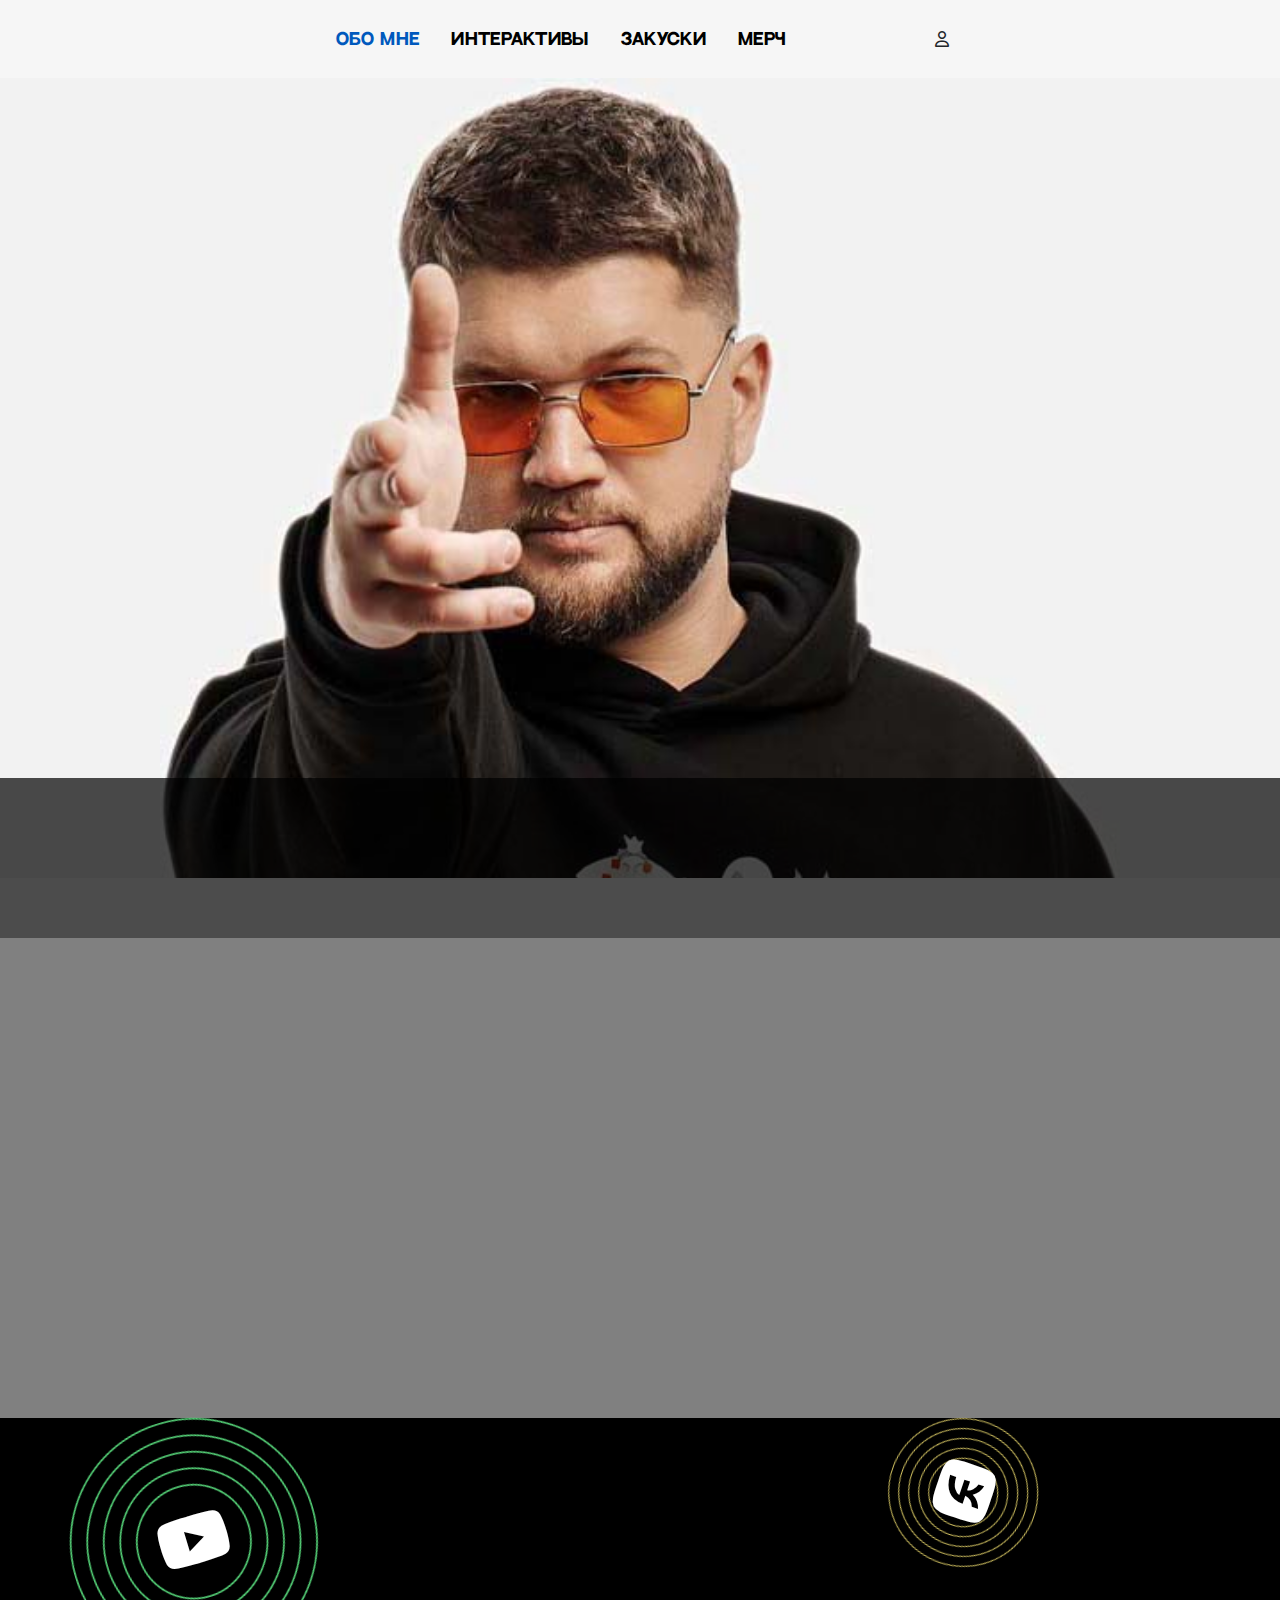
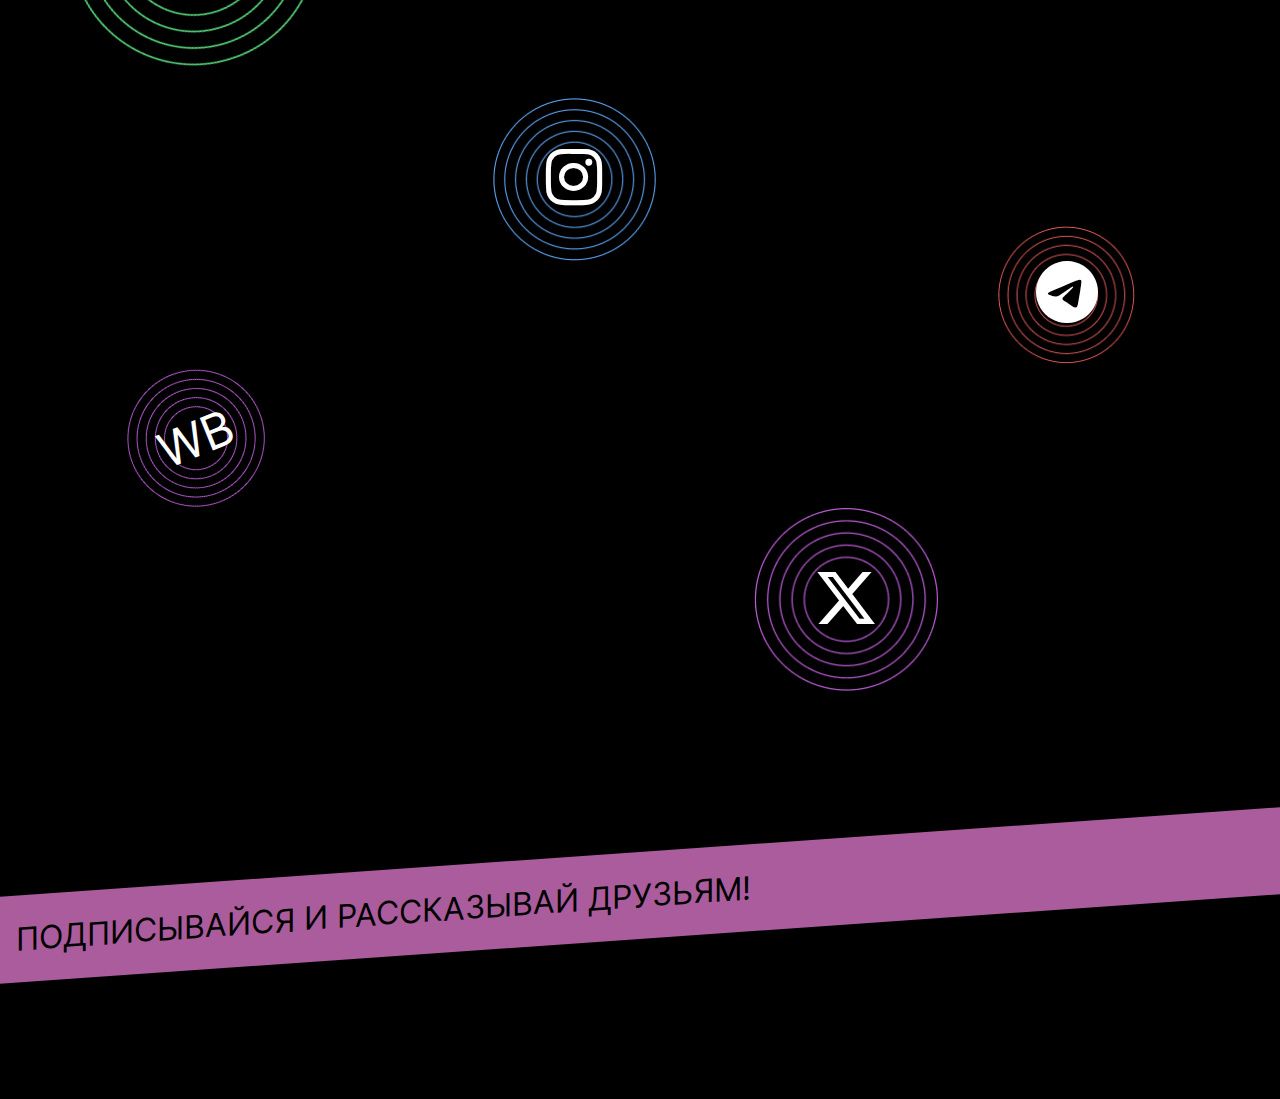
==== pages/about-me.html @ 02f4df14 "15-11 start of about me page" ====
<!DOCTYPE html>
<html lang="en">
<head>
    <meta charset="UTF-8">
    <meta name="viewport" content="width=device-width, initial-scale=1.0">
    <title>Приятный Ильдар</title>

    <!-- Bootstrap css file -->
    <link rel="stylesheet" href="../css/bootstrap.min.css">

    <!-- Font Awesome icons -->
    <link rel="stylesheet" href="../css/all.min.css">

    <!-- Custom css file -->
    <link rel="stylesheet" href="../css/style.css">

    <!-- Responsive css file -->
    <link rel="stylesheet" href="../css/responsive.css">
</head>
<body>
    <header class="header-area">
        <div class="main-menu">
            <nav class="navbar navbar-expand-lg navbar-light text-uppercase">
                <!-- <a class="navbar-brand" href="#">Brand image</a>  In case they come up with brand -->
                <button class="navbar-toggler" type="button" data-toggle="collapse" data-target="#navbarNav" aria-controls="navbarNav" aria-expanded="false" aria-label="Toggle navigation">
                  <span class="navbar-toggler-icon"></span>
                </button>
                <div class="collapse navbar-collapse" id="navbarNav">
                  <ul class="navbar-nav">
                    <li class="nav-item active">
                      <a class="nav-link" href="../pages/about-me.html">Обо мне</a>
                    </li>
                    <li class="nav-item">
                      <a class="nav-link" href="/">Интерактивы</a>
                    </li>
                    <li class="nav-item">
                      <a class="nav-link" href="#">Закуски</a>
                    </li>
                    <li class="nav-item">
                      <a class="nav-link" href="#">Мерч</a>
                    </li>
                  </ul>
                </div>
                <div class="profile-icon">
                  <i class="fa-regular fa-user"></i>
                </div>
              </nav>
        </div>
    </header>
    
    <main class="site-main">
      <!-- Banner Area -->
      <!-- ====================================================================== -->
      <section class="banner-area">
        <div class="container-fluid p-0">
          <div class="banner">

          </div>
        </div>
      </section>
      <!-- ====================================================================== -->
      <!-- End Banner Area -->
      <section>
        <div class="middle">
          
        </div>
      </section>
      <section>
        <div class="bottom">
          
        </div>
      </section>
    </main>

    <footer class="footer-area">

      <!-- Social Links Area -->
      <!-- ====================================================================== -->
      <section class="social-links-area">
        <div class="container">
          <div class="row">
            <div class="youtube-link">
              <a href="#">
                <i class="fa-brands fa-youtube pulse"></i>
              </a>
            </div>
            <div class="vk-link">
              <a href="#">
                <i class="fa-brands fa-vk pulse"></i>
              </a>
            </div>
          </div>
          <div class="row">
            <div class="wildberries-link">
              <a href="#">
                <p class="wildberries-icon pulse">WB</p>
              </a>
            </div>
            <div class="instagram-link">
              <a href="#">
                <i class="fa-brands fa-instagram pulse"></i>
              </a>
            </div>
            <div class="telegram-link">
              <a href="#">
                <i class="fa-brands fa-telegram pulse"></i>
              </a>
            </div>
          </div>
          <div class="row">
            <div class="twitter-link">
              <a href="#">
                <i class="fa-brands fa-x-twitter pulse"></i>
              </a>
            </div>
          </div>
        </div>
      </section>
      <!-- ====================================================================== -->
      <!-- End Social Links Area -->

      <!-- Tilted Running Line Area -->
      <!-- ====================================================================== -->
      <section class="marquee-area">
        <div class="marquee">
          <div class="marquee__inner">
            <p class="marquee__line">
              ПОДПИСЫВАЙСЯ И РАССКАЗЫВАЙ ДРУЗЬЯМ!
            </p>
            <p class="marquee__line">
              ПОДПИСЫВАЙСЯ И РАССКАЗЫВАЙ ДРУЗЬЯМ!
            </p>
          </div>
        </div>
      </section>
      <!-- ====================================================================== -->
      <!-- End Tilted Running Line Area -->
    </footer>






    <!-- JQuery js file-->
    <script src="../js/jquery-3.7.1.min.js"></script>

    <!-- Bootstrap js file -->
    <script src="../js/bootstrap.min.js"></script>

    <!-- Custom js file -->
    <script src="../js/main.js"></script>
</body>
</html>
---- css/style.css ----
/* import fonts from fonts css file */
@import url(../css/fonts.css);

/* css variables */
@import url(../css/partials/variables.css);

/* global style */
@import url(../css/partials/global.css);






/* MAIN PAGE */
/* ========================================================================= */
/* ========================================================================= */
/* ========================================================================= */

/* Navigation Area */
/* ========================================================================= */
.header-area .main-menu .navbar {
    /* display: inline-flex; */
    padding: 1.25rem 20rem;
    justify-content: flex-end;
    align-items: center;
    padding-left: 20rem;
    background-color: #F6F6F6;
}

.header-area .main-menu .navbar .navbar-nav .nav-item .nav-link {
    padding: 0 1rem;

    color: #000;
    font-family: var(--neutral-face);
    font-size: 1rem;
    font-style: normal;
    font-weight: 700;
    line-height: normal;
    letter-spacing: 0.02rem;
    text-transform: uppercase;
    transition: all 0.4s ease;
}

.header-area .main-menu .navbar .navbar-nav .nav-item .nav-link:hover {
    color: #5197e6;
}

.header-area .main-menu .navbar .navbar-nav .nav-item.active .nav-link {
    color: #0059BD;
}

.header-area .main-menu .navbar .profile-icon {
    display: flex;
    padding: 0.7rem;
    justify-content: center;
    align-items: center;
    align-self: stretch;
    
    cursor: pointer;
}
/* ========================================================================= */
/* End Navigation Area */



/* Faces Area */
/* ========================================================================= */
.site-main .container-fluid {
    padding: 0;
}

.site-main .faces-area {
    width: 100%;
}

.site-main .faces-area .faces-images img {
    width: 100%;
}
/* ========================================================================= */
/* End Faces Area */



/* Games List Area */
/* ========================================================================= */
.site-main .games-area {
    padding-top: 7rem;
}

.site-main .games-area .game-title h3 {
    color: #2E2C2C;
    text-align: center;
    font-family: Neutral Face;
    font-size: 1.5rem;
    font-style: normal;
    font-weight: 400;
    line-height: 115%; /* 1.725rem */
}

.site-main .games-area .game-title.active h3 {
    font-weight: 700;
    line-height: 115%; /* 1.725rem */
}

.site-main .games-area .game-block {
    padding: 3rem 0;
}

.site-main .games-area .game-block .col-game {
    /* border:1px solid #B9B7B7; */

    display: flex;
    justify-content: flex-end;
    align-items: center;
}

.site-main .games-area .game-block .game-cover > img {
    width:100%;
}

.site-main .games-area .game-block .play-button {
    box-sizing: border-box;
	display:block;
	width:80px;
	height:80px;
	padding-top: 6px;
	padding-left: 15px;
	line-height: 20px;
	border: 1px solid #B9B7B7;
	border-radius: 50%;
	color: #B9B7B7;
	text-align:center;
	text-decoration:none;
	background-color: transparent;
	font-size: 15px;
	font-weight:bold;
	transition: all 0.3s ease;
}

.site-main .games-area .game-block .play-button:hover {
    color: #6A6969;
    background-color: #B9B7B7;
    box-shadow: var(--box-shadow);
}

.site-main .games-area .game-block .play-button.active {
    color: #6A6969;
    background-color: #B9B7B7;
}
/* ========================================================================= */
/* End Games List Area */

/* Chat-bot Area */
/* ========================================================================= */
.site-main .chat-bot-area {
    padding-top: 8rem;
}

.site-main .chat-bot-area .emotion-block .emotions .dot {
    display: inline-block;
    height: 4.5rem;
    width: 4.5rem;
    background-color: #bbb;
    border-radius: 50%;
}

.site-main .chat-bot-area .emotion-block .emotions {
    padding-top: 3rem;
}

.site-main .chat-bot-area .emotion-block .emotions .dot + .dot {
    margin-left: .5rem;
}

.site-main .chat-bot-area .chat-bot-button {
    box-sizing: border-box;
	display: block;
    float: right;
	width: 13.6rem;
	height: 13.6rem;

    padding: 0;
    padding-left: .45rem;
    margin-bottom: 5rem;

	border: 4px solid #0059BD;
	border-radius: 50%;
	text-align:center;
	background-color: transparent;
	transition: all 0.3s ease;
}

.site-main .chat-bot-area .chat-bot-button > div {
    box-sizing: border-box;
	display: block;

    padding: 0;
    padding-left: .7rem;
    padding-top: .7rem;

	width: 12.1rem;
	height: 12.1rem;
	border: 4px solid #D6D2D2;
	border-radius: 50%;
	text-align:center;
	background-color: transparent;
}

.site-main .chat-bot-area .chat-bot-button > div > div {
    box-sizing: border-box;
	display: block;

	width: 10.3rem;
	height: 10.3rem;
	border: 4px solid #000;
	border-radius: 50%;
	text-align:center;
    line-height: 10.3rem; 
	background-color: transparent;
}

.site-main .chat-bot-area .chat-bot-button .chat-bot-button-text {
    color: #000;
    font-family: var(--neutral-face);
    font-size: 1.5rem;
    font-style: normal;
    font-weight: 700;
}

.site-main .chat-bot-area .chat-bot-bottom-text {
    text-align: right;
    padding-top: 11rem;
}

.site-main .chat-bot-area .chat-bot-bottom-text .chat-bot-para {
    color: #000;
    text-align: right;
    font-family: Inter;
    font-size: 1.5rem;
    font-style: normal;
    font-weight: 400;
    line-height: normal;
}
/* ========================================================================= */
/* End Chat-bot Area */

/* Footer Area */
/* ========================================================================= */
.footer-area {
    background-color: #000;
    min-height: 10rem;
}

.footer-ink-stain {
    background: url(../img/footer-ink-stain.png) no-repeat;
    background-size: 100%;
    background-position: bottom;
    min-height: 50rem;
}

.footer-area .youtube-link {
    height: 15.5rem;
    width: 15.5rem;

    text-align: center;
    line-height: 15.5rem;
    font-size: 4rem;
    color: white;

    background: url(../img/5-rings/5-rings-green.png) no-repeat;
    background-size: 100%;

    transform: rotate(-16.717deg);
}

.footer-area .vk-link {
    height: 9.4rem;
    width: 9.4rem;
    margin-left: 50%;

    text-align: center;
    line-height: 9.4rem;
    font-size: 4rem;
    color: white;

    background: url(../img/5-rings/5-rings-yellow.png) no-repeat;
    background-size: 100%;

    transform: rotate(18.6deg);
}

.footer-area .wildberries-link {
    height: 8.6rem;
    width: 8.6rem;
    margin-top: 19rem;
    margin-left: 5%;

    text-align: center;
    line-height: 8.6rem;
    font-size: 3rem;
    color: white;

    background: url(../img/5-rings/5-rings-purple.png) no-repeat;
    background-size: 100%;

    transform: rotate(-22.014deg);
}

.footer-area .wildberries-link .wildberries-icon {
    font-family: Inter;
    font-style: normal;
    font-weight: 400;
}

.footer-area .instagram-link {
    height: 10.2rem;
    width: 10.2rem;
    margin-top: 2rem;
    margin-left: 20%;

    text-align: center;
    line-height: 10.2rem;
    font-size: 4rem;
    color: white;

    background: url(../img/5-rings/5-rings-blue.png) no-repeat;
    background-size: 100%;
}

.footer-area .telegram-link {
    height: 8.6rem;
    width: 8.6rem;
    margin-top: 10rem;
    margin-left: 30%;

    text-align: center;
    line-height: 8.6rem;
    font-size: 4rem;
    color: white;

    background: url(../img/5-rings/5-rings-red.png) no-repeat;
    background-size: 100%;
}

.footer-area .twitter-link {
    height: 11.5rem;
    width: 11.5rem;
    margin-top: 0rem;
    margin-left: 60%;

    text-align: center;
    line-height: 11.5rem;
    font-size: 4rem;
    color: white;

    background: url(../img/5-rings/5-rings-purple.png) no-repeat;
    background-size: 100%;
}

.pulse:hover {
    transform: scale(1.5) 0.5s ease;
    animation: pulse-white 1.5s infinite;
}

@keyframes pulse-white {
	0% {
		transform: scale(1.5);
	}
	
	70% {
		transform: scale(2);
	}
	
	100% {
		transform: scale(1.5);
	}
}

.footer-area .marquee-area {
    padding: 10rem 0;
}

.footer-area .marquee-area .marquee {
    overflow: hidden;

    color: #000;
    font-family: Inter;
    font-size: 2rem;
    font-style: normal;
    font-weight: 400;
    line-height: normal;
    text-transform: uppercase;

    background-color: #AA5C9C;

    transform: skewY(-4deg);
}
  
.footer-area .marquee-area .marquee__inner {
    display: flex;
}

.footer-area .marquee-area .marquee__line {
    flex-shrink: 0;
    margin: 0;
    padding: 1.5rem 1rem;
    min-width: 100%;
    white-space: nowrap;
    /* animation-name: marqueeLine;
    /* animation-duration: 5s;
    animation-timing-function: ease-in-out; */
    /* animation-iteration-count: infinite;  */
    animation: marqueeLine 20s linear infinite;
}

@keyframes marqueeLine {
    from {
        transform: translateX(0);
    }
    
    to {
        transform: translateX(-100%);
    }
}

/* ========================================================================= */
/* End Footer Area */

/* ========================================================================= */
/* ========================================================================= */
/* ========================================================================= */
/* END MAIN PAGE */


/* ABOUT ME PAGE */
/* ========================================================================= */
/* ========================================================================= */
/* ========================================================================= */
.banner-area .banner {
    width: 100%;
    height: 50rem;
    background: url(../img/banner.jpg) #F2F2F2 no-repeat;
    background-position-x: center;
    background-size: 60rem;
}

.middle {
    width: 100%;
    height: 10rem;
    background: black;
    opacity: 0.7;

    position: relative;
    margin: -100px 0 0 0;
}

.bottom {
    width: 100%;
    height: 30rem;
    background: gray;
}
/* ========================================================================= */
/* ========================================================================= */
/* ========================================================================= */
/* END ABOUT ME PAGE */










/* UNIMPLEMENTED */

/* List of videos Area */
.site-main .video-pick-area .thumbnail-image {
    padding: 1rem;
}

.site-main .video-pick-area .thumbnail-image > img {
    transition: transform .4s ease;
}

.site-main .video-pick-area .thumbnail-image > img:hover {
    filter:brightness(1.1);
    box-shadow: var(--box-shadow);
    transform: scale(1.1);
}
/* End List of videos Area */
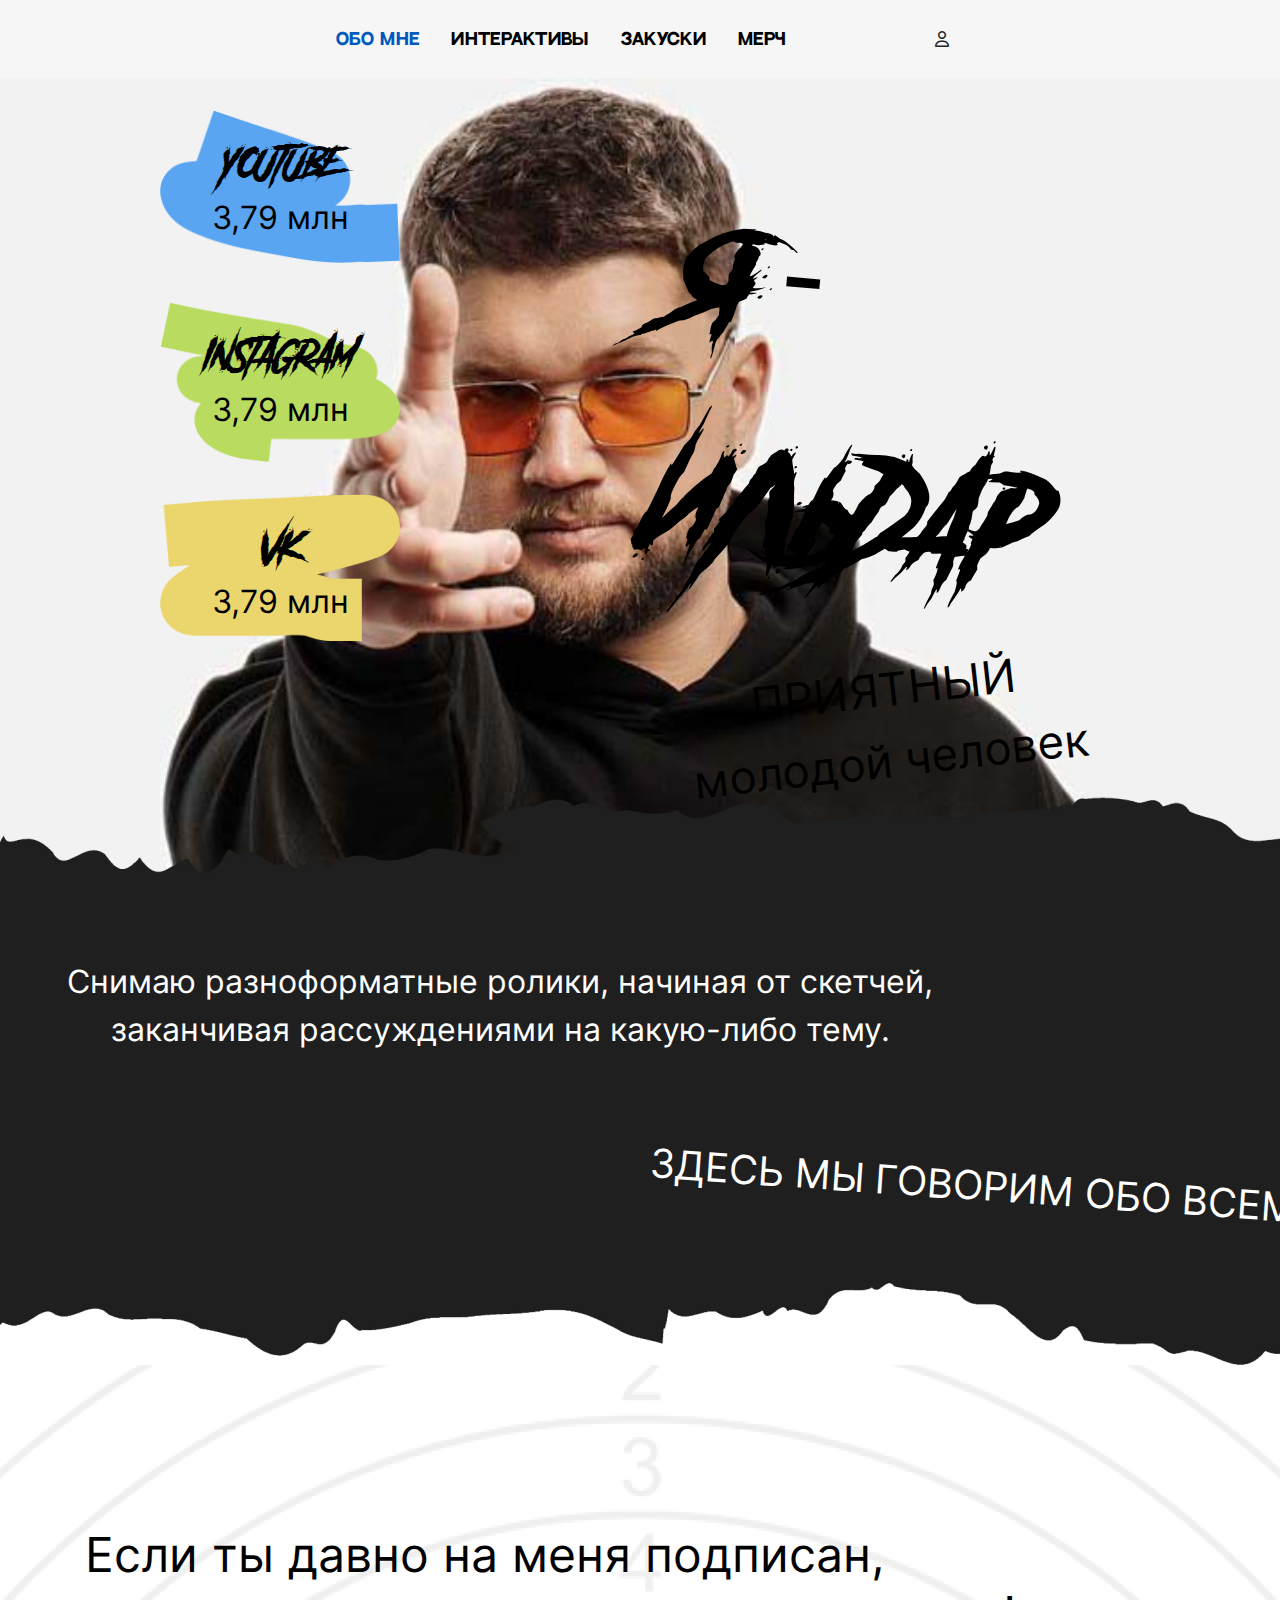
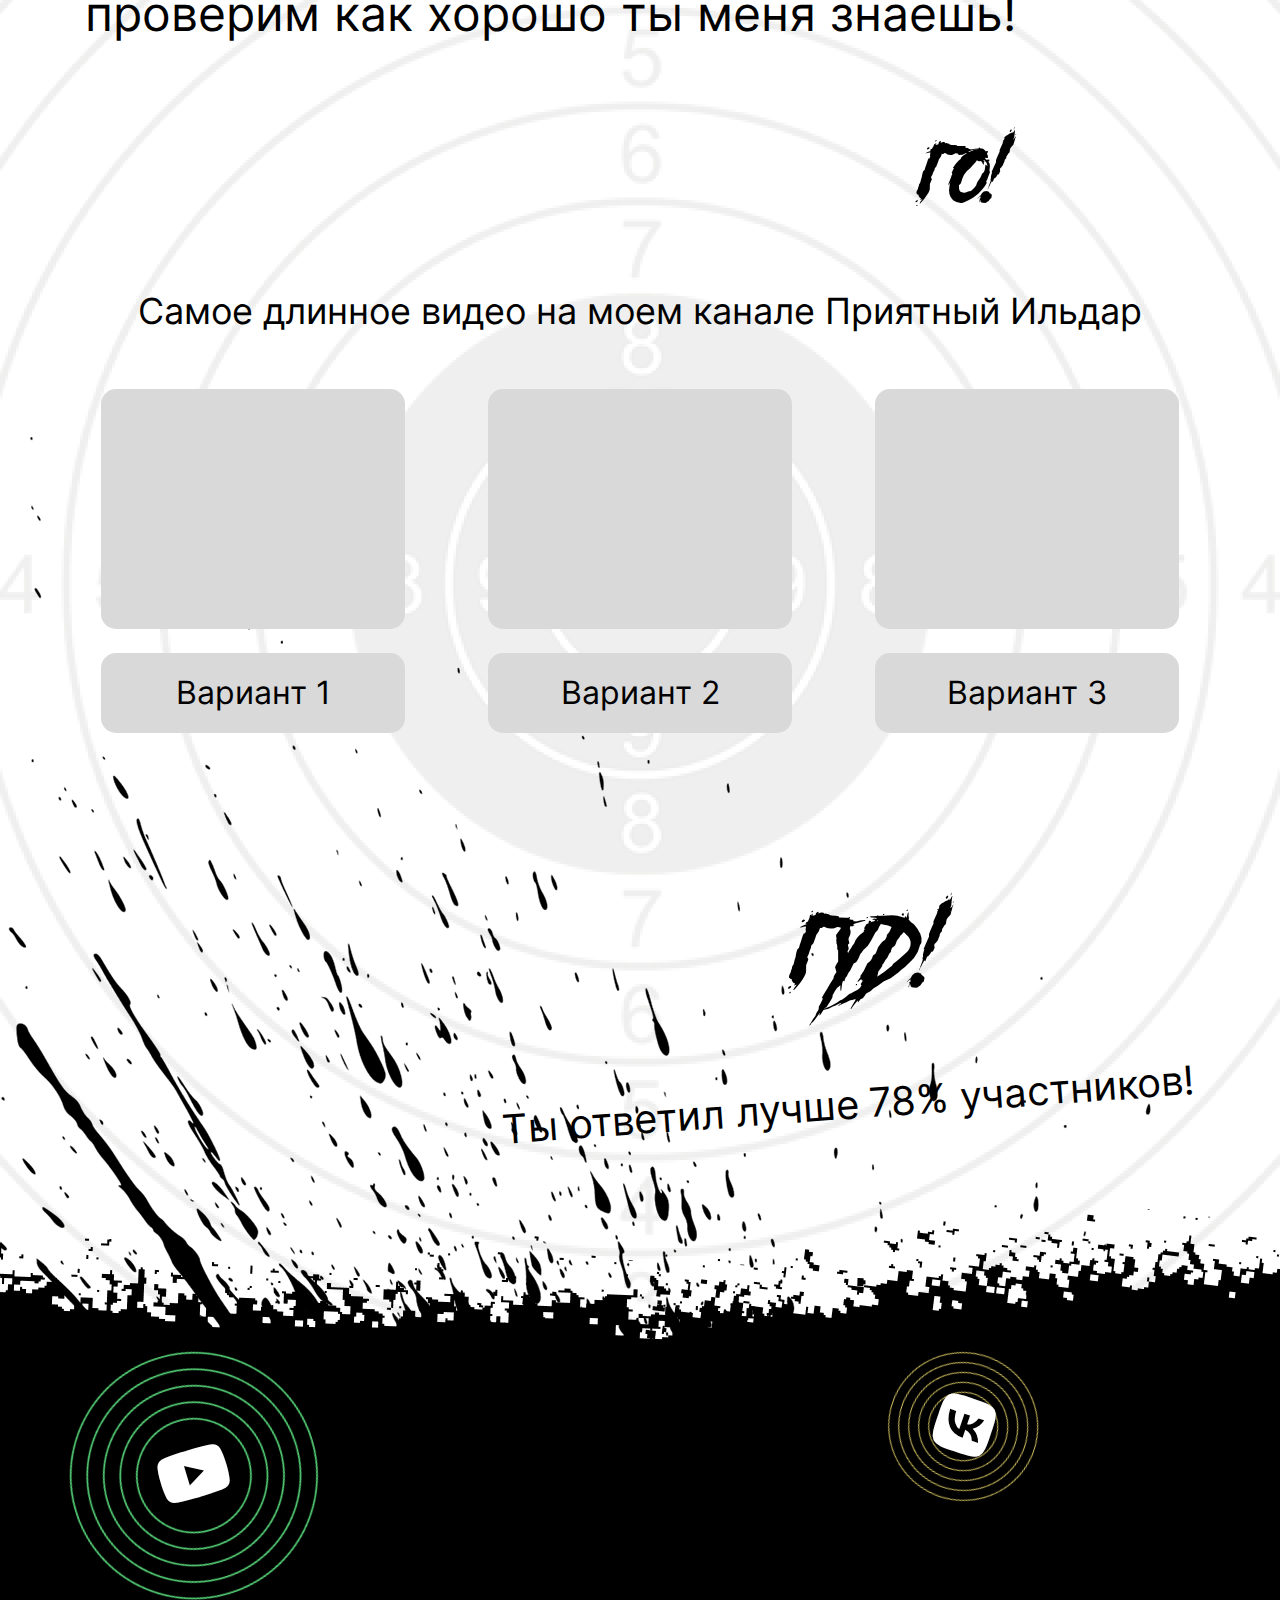
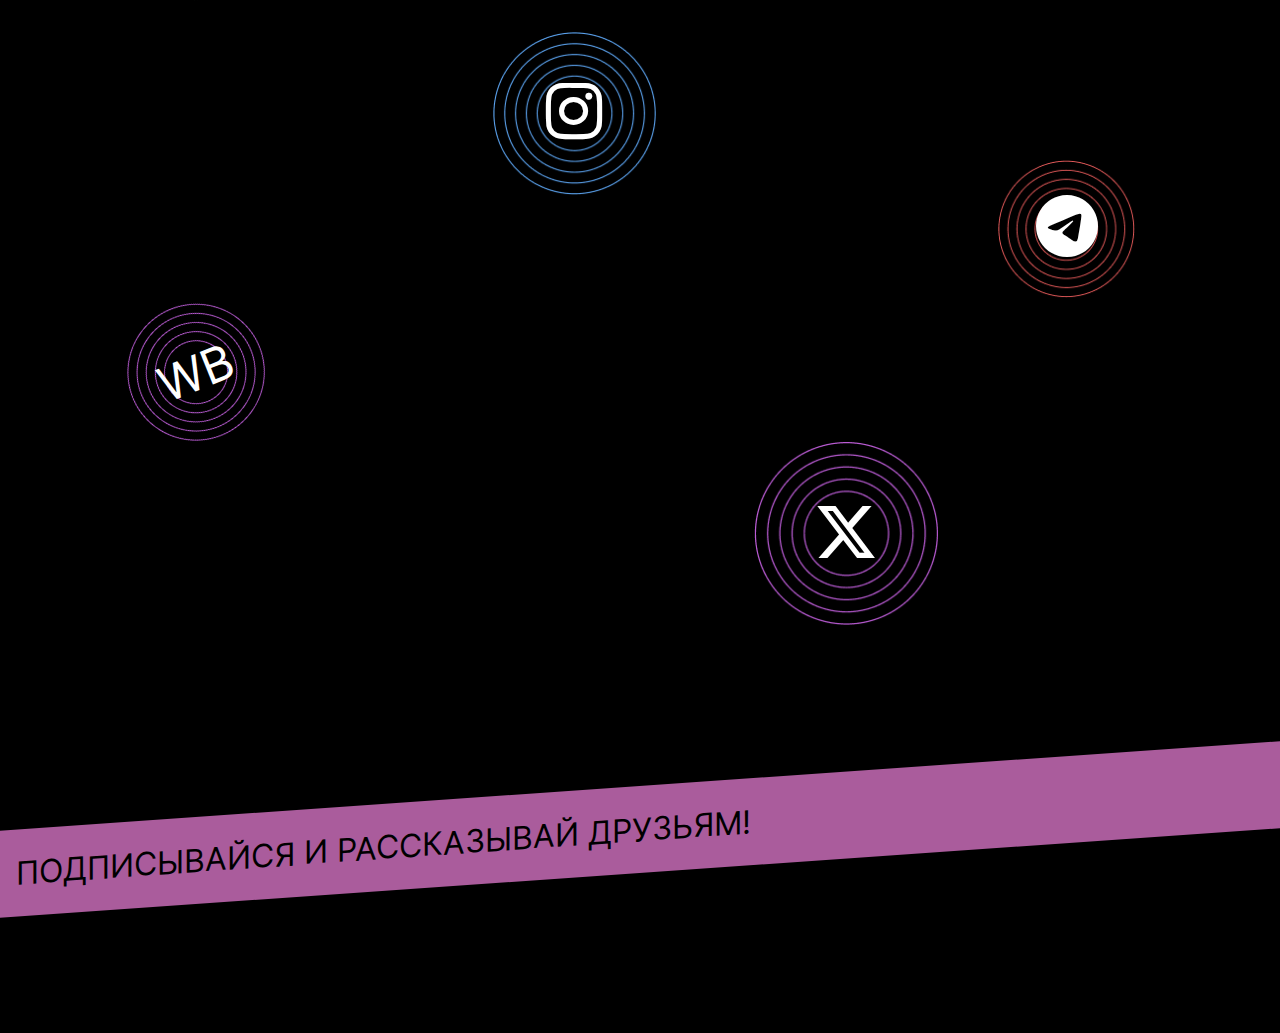
==== commit 8b76aaad: "16-11 About Me Page and Footer-stain Rework" ====
--- a/pages/about-me.html
+++ b/pages/about-me.html
@@ -52,27 +52,142 @@
       <!-- Banner Area -->
       <!-- ====================================================================== -->
       <section class="banner-area">
-        <div class="container-fluid p-0">
+        <div class="container-fluid">
           <div class="banner">
-
-          </div>
+            <div class="row">
+              <div class="col-lg-6">
+                <div class="banner-sub-counter youtube-sub-counter">
+                  <h4 class="small-danger">Youtube</h4>
+                  <span>3,79 млн</span>
+                </div>
+                <div class="banner-sub-counter instagram-sub-counter">
+                  <h4 class="small-danger">Instagram</h4>
+                  <span>3,79 млн</span>
+                </div>
+                <div class="banner-sub-counter vk-sub-counter">
+                  <h4 class="small-danger">VK</h4>
+                  <span>3,79 млн</span>
+                </div>
+              </div>
+              <div class="col-lg-6">
+                <div class="banner-greet float-right">
+                  <h1>Я - Ильдар</h1>
+                  <div class="banner-under-greet">
+                    <p>ПРИЯТНЫЙ</p>
+                    <p>молодой человек</p>
+                  </div>
+                </div>
+                
+                
+              </div>
+            </div>
+          </div>
+        </div>
+        <div class="gray-line-top">
         </div>
       </section>
       <!-- ====================================================================== -->
       <!-- End Banner Area -->
-      <section>
-        <div class="middle">
+
+      <!-- Banner Line Area -->
+      <!-- ====================================================================== -->
+      <section class="banner-line-area">
+        <div class="container-fluid">
+          <div class="banner-line-top"></div>
+          <div class="banner-line">
+            <div class="about-me-block">
+              <div class="decorative-text1">
+                <p>Снимаю разноформатные ролики, начиная от скетчей, <br>
+                  заканчивая рассуждениями на какую-либо тему.</p>
+              </div>
+              <div class="decorative-text2">
+                <h2>ЗДЕСЬ МЫ ГОВОРИМ ОБО ВСЕМ !</h2>
+              </div>
+            </div>
+          </div>
+          <div class="banner-line-bottom"></div>
+        </div>
+      </section>
+      <!-- ====================================================================== -->
+      <!-- End Banner Line Area -->
+
+      <!-- Quiz Area -->
+      <!-- ====================================================================== -->
+      <section class="quiz-area">
+        <div class="container">
+          <div class="row">
+            <div class="col-lg-12">
+              <div class="quiz-title">
+                <p>
+                  Если ты давно на меня подписан, <br>
+                  проверим как хорошо ты меня знаешь!
+                </p>
+              </div>
+            </div>
+          </div>
+          <div class="row">
+            <div class="col-lg-12">
+              <div class="quiz-sub-title">
+                <h2>Го!</h2>
+              </div>
+            </div>
+          </div>
+          <div class="row">
+            <div class="col-lg-12">
+              <div class="quiz-question">
+                <p>
+                  Самое длинное видео на моем канале Приятный Ильдар
+                </p>
+              </div>
+            </div>
+          </div>
+          <div class="row">
+            <div class="col-lg-12">
+              <div class="quiz-choices">
+                <div class="choice-unit">
+                  <div class="choice-pic"></div>
+                  <div class="choice-text">
+                    <span>Вариант 1</span>
+                  </div>
+                </div>
+                <div class="choice-unit">
+                  <div class="choice-pic"></div>
+                  <div class="choice-text">
+                    <span>Вариант 2</span>
+                  </div>
+                </div>
+                <div class="choice-unit">
+                  <div class="choice-pic"></div>
+                  <div class="choice-text">
+                    <span>Вариант 3</span>
+                  </div>
+                </div>
+              </div>
+            </div>
+          </div>
+          <div class="row">
+            <div class="col-lg-12">
+              <div class="quiz-result">
+                <h1>ГУД!</h1>
+                <p>Ты ответил лучше 78% участников!</p>
+              </div>
+            </div>
+          </div>
           
         </div>
       </section>
-      <section>
-        <div class="bottom">
-          
-        </div>
-      </section>
+      <!-- ====================================================================== -->
+      <!-- End Quiz Area -->
+      <div class="footer-ink-stain"></div>
     </main>
 
     <footer class="footer-area">
+      <div class="container-fluid">
+        
+      </div>
+      
+      
+      
 
       <!-- Social Links Area -->
       <!-- ====================================================================== -->
--- a/css/style.css
+++ b/css/style.css
@@ -231,6 +231,7 @@
 .site-main .chat-bot-area .chat-bot-bottom-text {
     text-align: right;
     padding-top: 11rem;
+    padding-bottom: 20rem;
 }
 
 .site-main .chat-bot-area .chat-bot-bottom-text .chat-bot-para {
@@ -252,12 +253,12 @@
     min-height: 10rem;
 }
 
-.footer-ink-stain {
+/* .footer-ink-stain {
     background: url(../img/footer-ink-stain.png) no-repeat;
     background-size: 100%;
     background-position: bottom;
     min-height: 50rem;
-}
+} */
 
 .footer-area .youtube-link {
     height: 15.5rem;
@@ -437,23 +438,284 @@
 /* ========================================================================= */
 /* ========================================================================= */
 /* ========================================================================= */
-.banner-area .banner {
+
+/* Banner Area */
+/* ========================================================================= */
+.site-main .banner-area .banner {
     width: 100%;
     height: 50rem;
+    padding: 0 10rem;
+
     background: url(../img/banner.jpg) #F2F2F2 no-repeat;
     background-position-x: center;
     background-size: 60rem;
 }
 
-.middle {
-    width: 100%;
+.site-main .banner-area .banner .banner-sub-counter {
+    display: block;
     height: 10rem;
-    background: black;
-    opacity: 0.7;
-
-    position: relative;
-    margin: -100px 0 0 0;
-}
+    width: 15rem;
+    padding-top: 2rem;
+    margin: 2rem 0;
+
+    text-align: center;
+    line-height: 3rem;
+}
+
+.site-main .banner-area .banner .youtube-sub-counter {
+    background: url(../img/counter-vectors/vector-blue.png) no-repeat;
+    background-size: 100%;
+}
+
+.site-main .banner-area .banner .instagram-sub-counter {
+    background: url(../img/counter-vectors/vector-green.png) no-repeat;
+    background-size: 100%;
+}
+
+.site-main .banner-area .banner .vk-sub-counter {
+    background: url(../img/counter-vectors/vector-yellow.png) no-repeat;
+    background-size: 100%;
+}
+
+.site-main .banner-area .banner .banner-sub-counter .small-danger {
+    color: #000;
+    font-family: var(--danger);
+    font-size: 2.25rem;
+    font-style: normal;
+    font-weight: 400;
+}
+
+.site-main .banner-area .banner .banner-sub-counter span {
+    color: #000;
+    font-family: Inter;
+    font-size: 2rem;
+    font-style: normal;
+    font-weight: 400;
+}
+
+.site-main .banner-area .banner .banner-greet h1 {
+    margin-top: 7rem;
+
+    color: #000;
+    font-family: var(--danger);
+    font-size: 8rem;
+    font-style: normal;
+    font-weight: 400;
+    line-height: normal;
+
+    transform: rotate(5.101deg);
+}
+
+.site-main .banner-area .banner .banner-greet .banner-under-greet {
+    margin-top: 2rem;
+
+    color: #000;
+    text-align: center;
+    font-family: Inter;
+    font-size: 2.85769rem;
+    font-style: normal;
+    font-weight: 400;
+    line-height: normal;
+
+    transform: rotate(-6.344deg);
+}
+/* ========================================================================= */
+/* End Banner Area */
+
+/* Banner Line Area */
+/* ========================================================================= */
+.site-main .banner-line-area .banner-line-top {
+    display: relative;
+    height: 81px;
+    margin-top: -81px;
+
+    background: url(../img/torn-gray-bg-top.png) no-repeat;
+}
+
+.site-main .banner-line-area .banner-line {
+    
+    height: 25rem;
+    padding: 5rem 0;
+    background: #1F1F1F;
+
+}
+
+.site-main .banner-line-area .banner-line .about-me-block {
+    margin: 0 auto;
+    width: 1320px;
+}
+
+.site-main .banner-line-area .banner-line .about-me-block p {
+    margin-right: 20rem;
+
+    color: #FFF;
+    text-align: center;
+    font-family: Inter;
+    font-size: 2rem;
+    font-style: normal;
+    font-weight: 400;
+    line-height: 3rem;
+}
+
+.site-main .banner-line-area .banner-line .about-me-block h2 {
+    margin-top: 5rem;
+
+    color: #FFF;
+    text-align: right;
+    font-family: Inter;
+    font-size: 2.5rem;
+    font-style: normal;
+    font-weight: 400;
+    line-height: 3.7rem;
+
+    transform: rotate(3.975deg);
+}
+
+.site-main .banner-line-area .banner-line-bottom {
+    display: relative;
+    height: 87px;
+
+    background: url(../img/torn-gray-bg-bottom.png) white no-repeat;
+}
+
+/* ========================================================================= */
+/* End Banner Line Area */
+
+
+/* Quiz Area */
+/* ========================================================================= */
+.site-main .quiz-area {
+    min-height: 70rem;
+    padding-top: 10rem;
+
+    background: url(../img/target-bg.png) repeat-y;
+    background-size: 1920px;
+    background-position-x: center;
+}
+
+.site-main .quiz-area .quiz-title p {
+    color: #000;
+    font-family: Inter;
+    font-size: 3rem;
+    font-style: normal;
+    font-weight: 400;
+    line-height: normal;
+}
+
+.site-main .quiz-area .quiz-sub-title {
+    float: right;
+    padding-right: 12rem;
+    padding-top: 4rem;
+    padding-bottom: 3rem;
+}
+
+.site-main .quiz-area .quiz-sub-title h2 {
+    color: #000;
+    font-family: var(--danger);
+    font-size: 4rem;
+    font-style: normal;
+    font-weight: 400;
+    line-height: normal;
+}
+
+.site-main .quiz-area .quiz-question p {
+    color: #000;
+    font-family: Inter;
+    font-size: 2.25rem;
+    font-style: normal;
+    font-weight: 400;
+    line-height: normal;
+
+    text-align: center;
+}
+
+.site-main .quiz-area .quiz-choices {
+    display: flex;
+    justify-content: space-between;
+}
+
+.site-main .quiz-area .quiz-choices .choice-unit {
+    padding: 1rem;
+}
+
+.site-main .quiz-area .quiz-choices .choice-unit .choice-pic {
+    box-sizing: border-box;
+    height: 15rem;
+    width: 19rem;
+
+    margin-top: 1.5rem;
+    padding: 1rem 1rem;
+
+    background-color: #D9D9D9;
+    border-radius: 15px;
+}
+
+.site-main .quiz-area .quiz-choices .choice-unit .choice-text {
+    box-sizing: border-box;
+    height: 5rem;
+    width: 19rem;
+
+    margin-top: 1.5rem;
+    padding: 1.2rem .5rem;
+
+    background-color: #D9D9D9;
+    border-radius: 15px;
+
+    text-align: center;
+}
+
+.site-main .quiz-area .quiz-choices .choice-unit .choice-text span {
+    color: #000;
+    font-family: Inter;
+    font-size: 2rem;
+    font-style: normal;
+    font-weight: 400;
+    line-height: normal;
+    
+}
+
+.site-main .quiz-area .quiz-result {
+    padding: 9rem 0 12rem 0;
+    text-align: right;
+}
+
+.site-main .quiz-area .quiz-result h1 {
+    margin-right: 16rem;
+
+    color: #000;
+    font-family: var(--danger);
+    font-size: 5rem;
+    font-style: normal;
+    font-weight: 400;
+    line-height: normal;
+
+    transform: rotate(-0.888deg);
+}
+
+.site-main .quiz-area .quiz-result p {
+    margin-top: 4rem;
+
+    color: #000;
+    font-family: Inter;
+    font-size: 2.5rem;
+    font-style: normal;
+    font-weight: 400;
+    line-height: normal;
+
+    transform: rotate(-4.134deg);
+}
+/* ========================================================================= */
+/* End Quiz Area */
+
+
+
+
+
+
+
+
+
+
 
 .bottom {
     width: 100%;
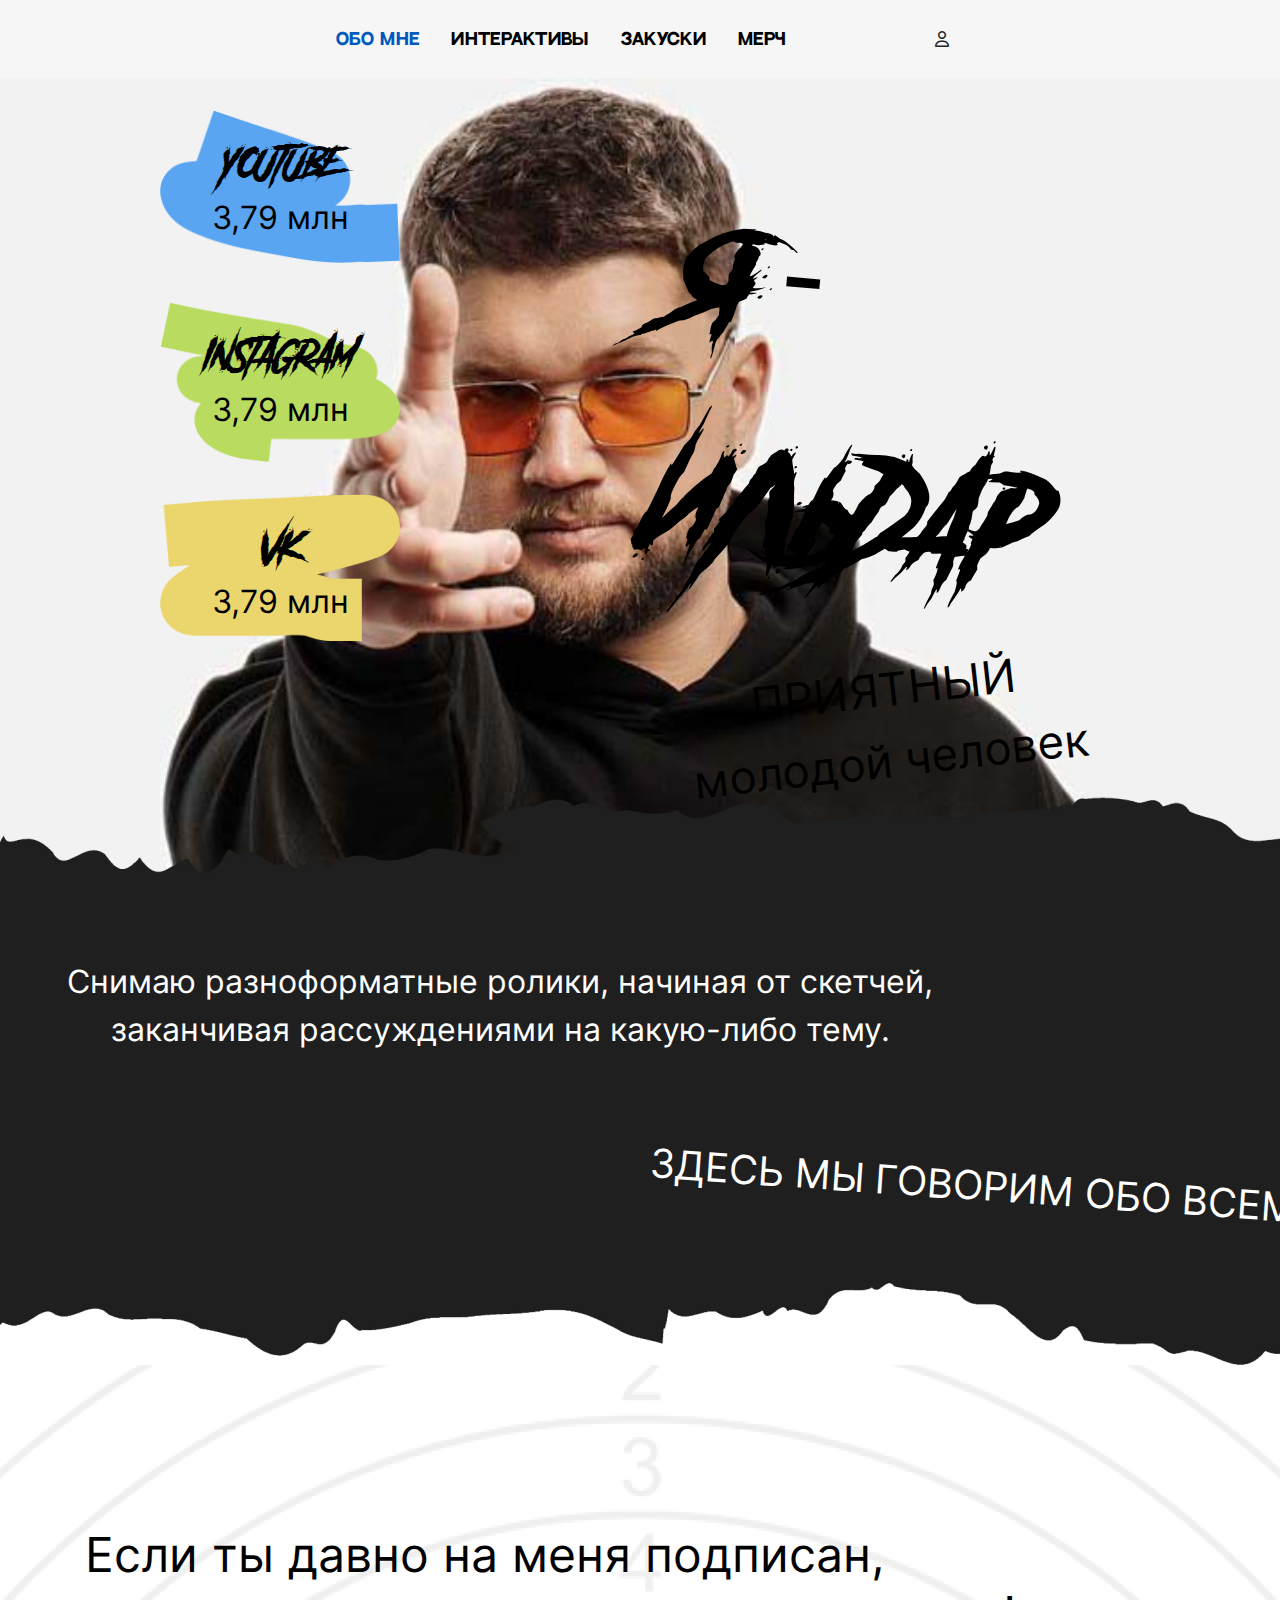
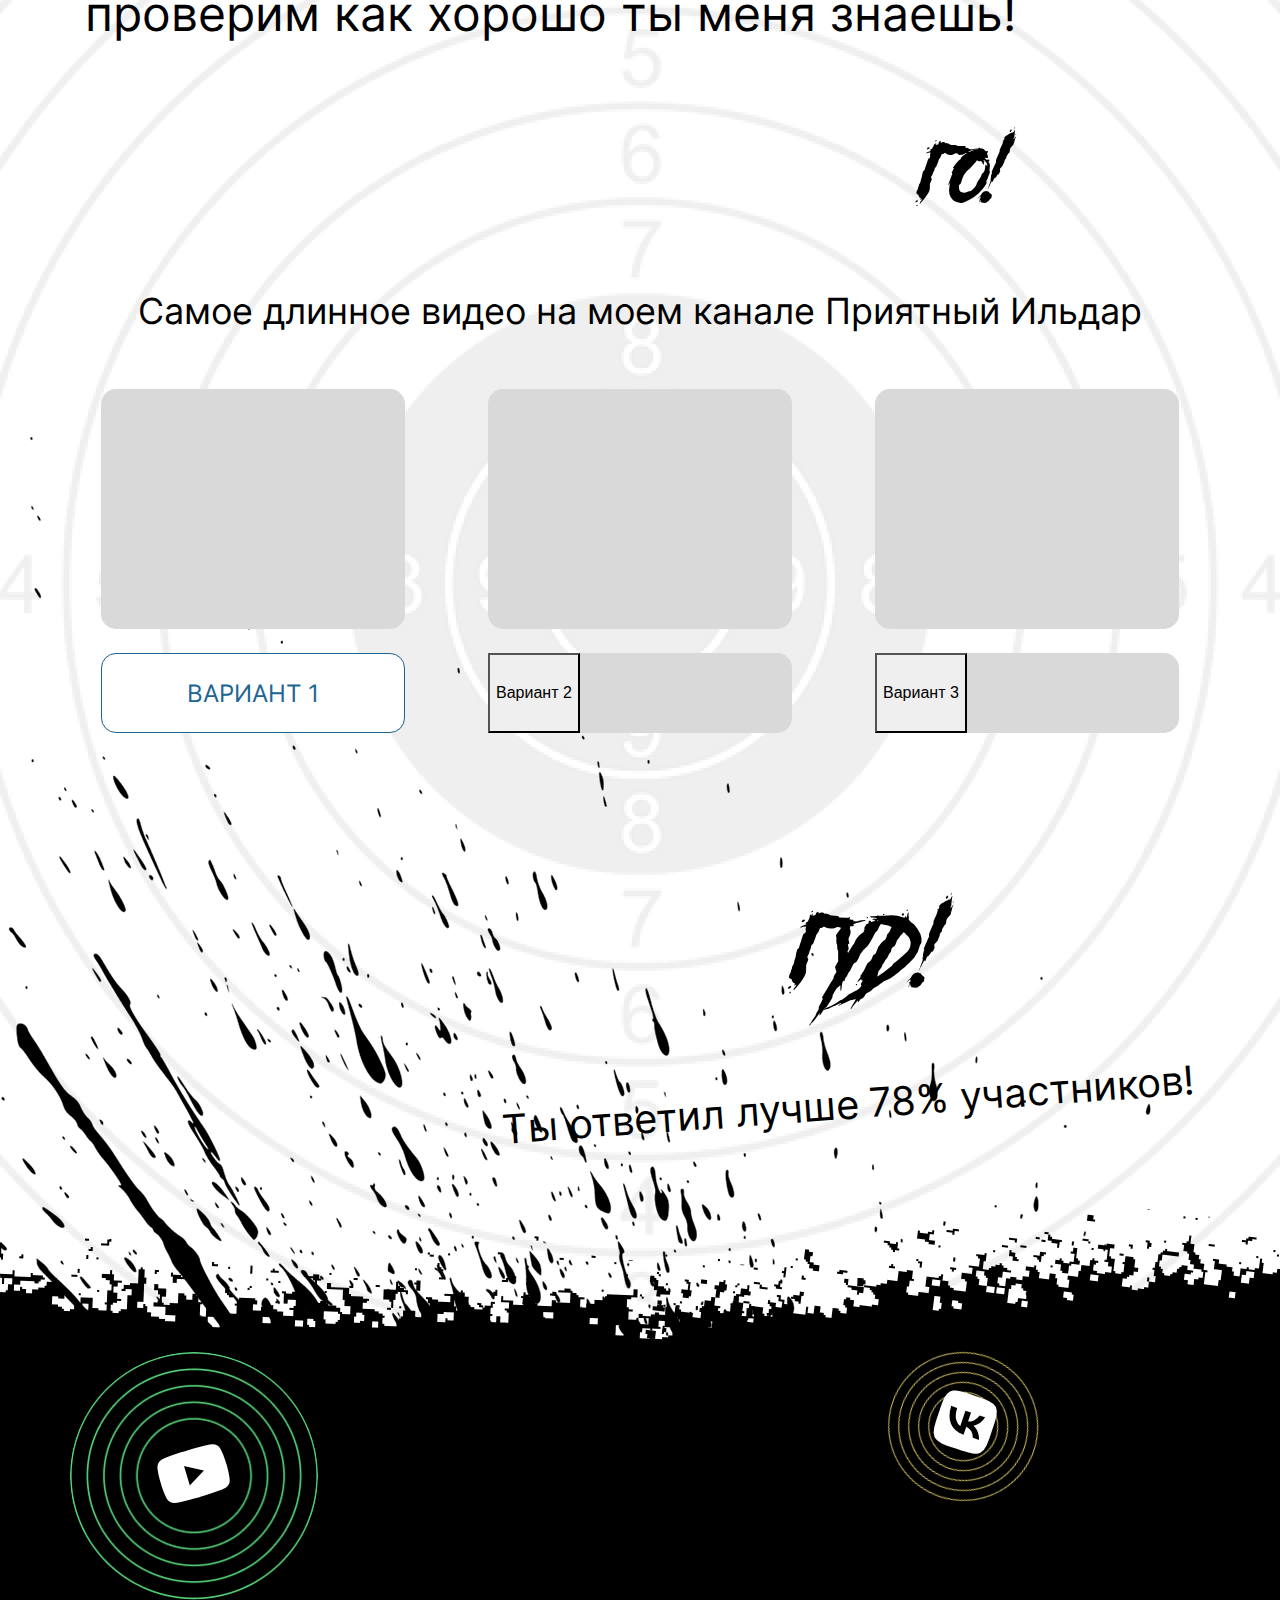
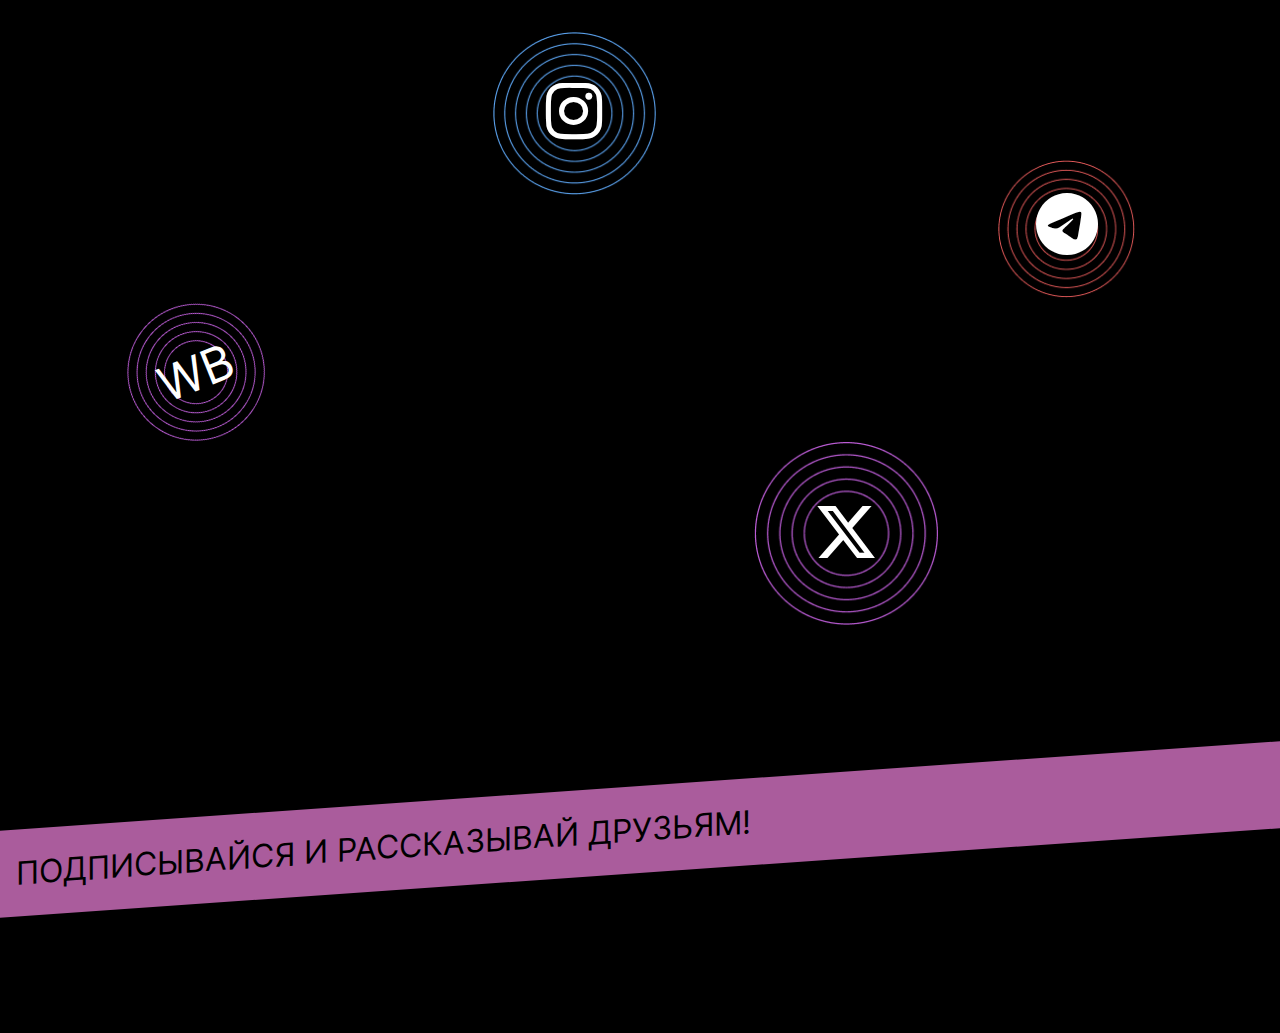
==== commit 0c568d92: "17-11 Buttons and such" ====
--- a/pages/about-me.html
+++ b/pages/about-me.html
@@ -147,19 +147,19 @@
                 <div class="choice-unit">
                   <div class="choice-pic"></div>
                   <div class="choice-text">
-                    <span>Вариант 1</span>
+                    <button class="button-style1" >Вариант 1</button>
                   </div>
                 </div>
                 <div class="choice-unit">
                   <div class="choice-pic"></div>
                   <div class="choice-text">
-                    <span>Вариант 2</span>
+                    <button>Вариант 2</button>
                   </div>
                 </div>
                 <div class="choice-unit">
                   <div class="choice-pic"></div>
                   <div class="choice-text">
-                    <span>Вариант 3</span>
+                    <button>Вариант 3</button>
                   </div>
                 </div>
               </div>
--- a/css/style.css
+++ b/css/style.css
@@ -88,6 +88,10 @@
     padding-top: 7rem;
 }
 
+.site-main .games-area .game-block .game-cover img {
+    display: none;
+}
+
 .site-main .games-area .game-title h3 {
     color: #2E2C2C;
     text-align: center;
@@ -95,11 +99,6 @@
     font-size: 1.5rem;
     font-style: normal;
     font-weight: 400;
-    line-height: 115%; /* 1.725rem */
-}
-
-.site-main .games-area .game-title.active h3 {
-    font-weight: 700;
     line-height: 115%; /* 1.725rem */
 }
 
@@ -138,15 +137,23 @@
 	transition: all 0.3s ease;
 }
 
+.site-main .games-area .game-block .row:hover .play-button {
+    color: #6A6969;
+    background-color: #B9B7B7;
+}
+
+.site-main .games-area .game-block .row:hover .game-title h3 {
+    font-weight: 700;
+}
+
+.site-main .games-area .game-block .row:hover .game-cover img {
+    display: block;
+}
+
 .site-main .games-area .game-block .play-button:hover {
     color: #6A6969;
     background-color: #B9B7B7;
     box-shadow: var(--box-shadow);
-}
-
-.site-main .games-area .game-block .play-button.active {
-    color: #6A6969;
-    background-color: #B9B7B7;
 }
 /* ========================================================================= */
 /* End Games List Area */
@@ -253,14 +260,10 @@
     min-height: 10rem;
 }
 
-/* .footer-ink-stain {
-    background: url(../img/footer-ink-stain.png) no-repeat;
-    background-size: 100%;
-    background-position: bottom;
-    min-height: 50rem;
-} */
-
 .footer-area .youtube-link {
+    box-sizing: border-box;
+    border-radius: 50%;
+
     height: 15.5rem;
     width: 15.5rem;
 
@@ -272,6 +275,10 @@
     background: url(../img/5-rings/5-rings-green.png) no-repeat;
     background-size: 100%;
 
+    
+}
+
+.footer-area .youtube-link i {
     transform: rotate(-16.717deg);
 }
 
@@ -281,7 +288,7 @@
     margin-left: 50%;
 
     text-align: center;
-    line-height: 9.4rem;
+    line-height: 9.0rem;
     font-size: 4rem;
     color: white;
 
@@ -336,7 +343,7 @@
     margin-left: 30%;
 
     text-align: center;
-    line-height: 8.6rem;
+    line-height: 8.3rem;
     font-size: 4rem;
     color: white;
 
@@ -360,11 +367,14 @@
 }
 
 .pulse:hover {
-    transform: scale(1.5) 0.5s ease;
-    animation: pulse-white 1.5s infinite;
-}
-
-@keyframes pulse-white {
+    animation: pulse1 1.5s infinite;
+}
+
+.pulse2:hover {
+    animation: pulse2 1.5s infinite;
+}
+
+@keyframes pulse1 {
 	0% {
 		transform: scale(1.5);
 	}
@@ -378,6 +388,22 @@
 	}
 }
 
+@keyframes pulse2 {
+	0% {
+		transform: scale(1.0);
+        box-shadow: 0 0 0 0px rgba(139, 255, 72, 0.2);
+	}
+	
+	70% {
+		transform: scale(1.2);
+	}
+	
+	100% {
+		transform: scale(1.0);
+        box-shadow: 0 0 0 20px rgba(139, 255, 72, 0);
+	}
+}
+
 .footer-area .marquee-area {
     padding: 10rem 0;
 }
@@ -652,11 +678,11 @@
 
 .site-main .quiz-area .quiz-choices .choice-unit .choice-text {
     box-sizing: border-box;
+    display: inline-flex;
     height: 5rem;
     width: 19rem;
 
     margin-top: 1.5rem;
-    padding: 1.2rem .5rem;
 
     background-color: #D9D9D9;
     border-radius: 15px;
@@ -664,15 +690,64 @@
     text-align: center;
 }
 
-.site-main .quiz-area .quiz-choices .choice-unit .choice-text span {
-    color: #000;
-    font-family: Inter;
-    font-size: 2rem;
-    font-style: normal;
-    font-weight: 400;
-    line-height: normal;
-    
-}
+/* Button for picking games style 1 */
+/* ================================ */
+.site-main .quiz-area .quiz-choices .choice-unit .choice-text .button-style1 {
+    flex: 1;
+    color: #206592;
+    font-family: Inter;
+    font-size: 1.5rem;
+    font-style: normal;
+    font-weight: 400;
+    line-height: normal;
+
+    position: relative;
+    border-radius: 15px;
+    text-transform: uppercase;
+    border: 1px solid #206592;
+    outline: none;
+    cursor: pointer;
+    background: white;
+    overflow: hidden;
+    transition: 0.6s;
+}
+
+.button-style1:before, .button-style1:after{
+    position: absolute;
+    content: '';
+    left: 0;
+    top: 0;
+    height: 100%;
+    filter: blur(30px);
+    opacity: 0.4;
+    transition: 0.6s;
+}
+
+.button-style1:before {
+    width: 60px;
+    background: rgba(255,255,255,0.6);
+    transform: translateX(-130px) skewX(-45deg);
+}
+
+.button-style1:after {
+    width: 30px;
+    background: rgba(255,255,255,0.6);
+    transform: translateX(-130px) skewX(-45deg);
+}
+
+.button-style1:hover:before,
+.button-style1:hover:after {
+    opacity: 0.6;
+    transform: translateX(320px) skewX(-45deg);
+}
+
+.button-style1:hover {
+    color: #f2f2f2 !important;
+    background: #206592 !important;
+}
+/* End Button for picking games style 1 */
+/* ================================ */
+
 
 .site-main .quiz-area .quiz-result {
     padding: 9rem 0 12rem 0;
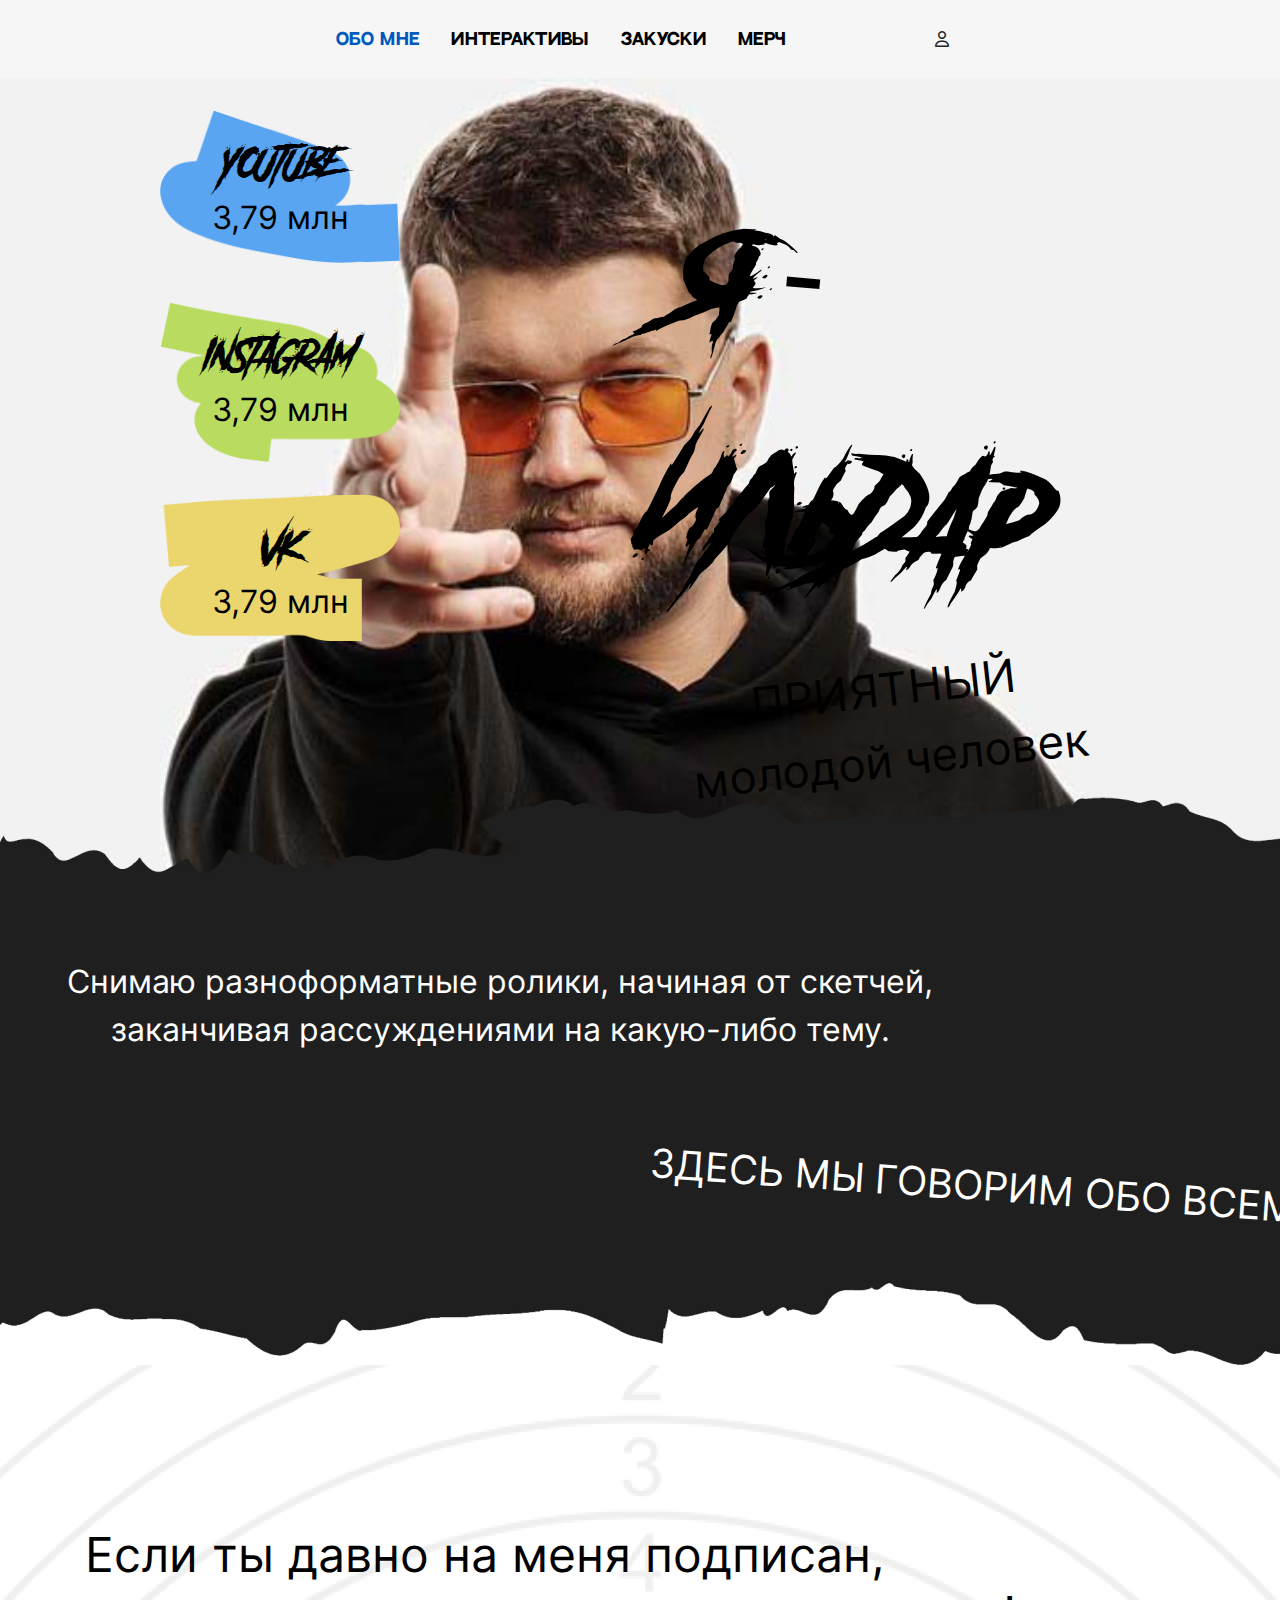
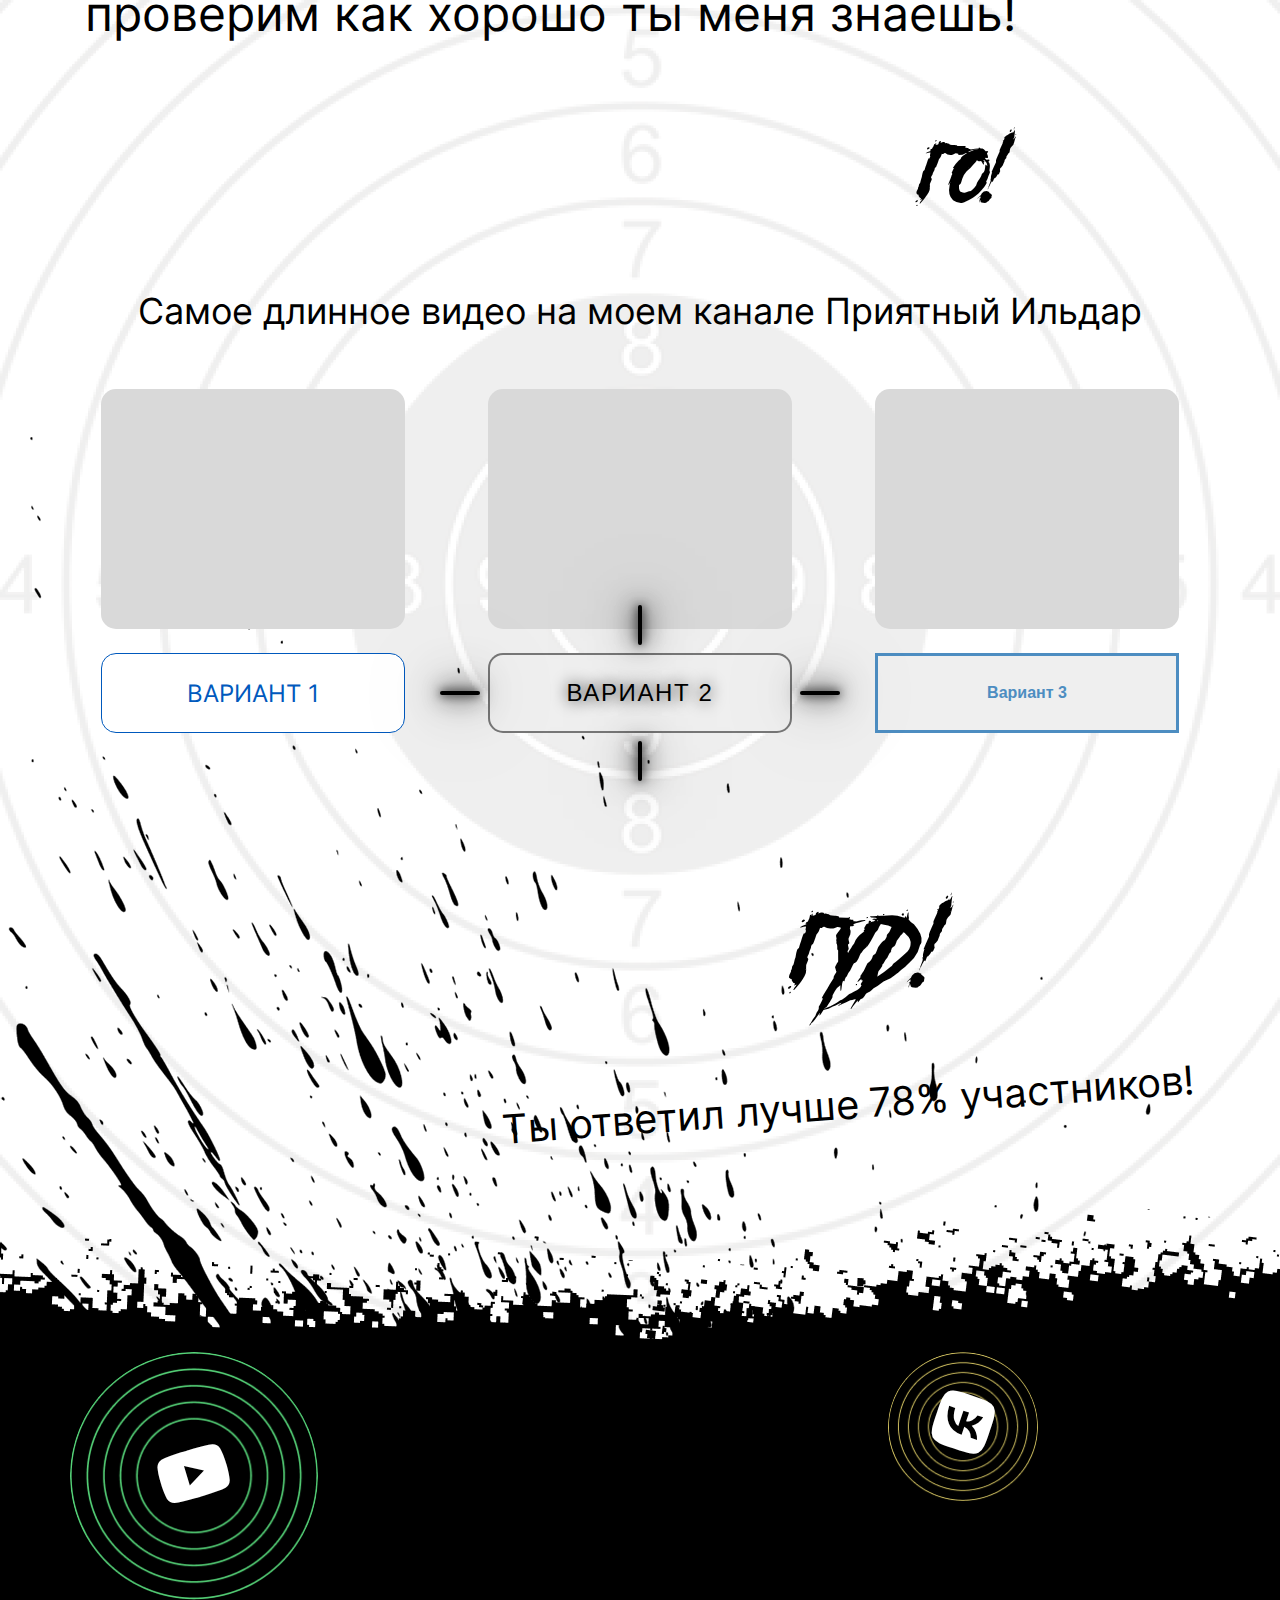
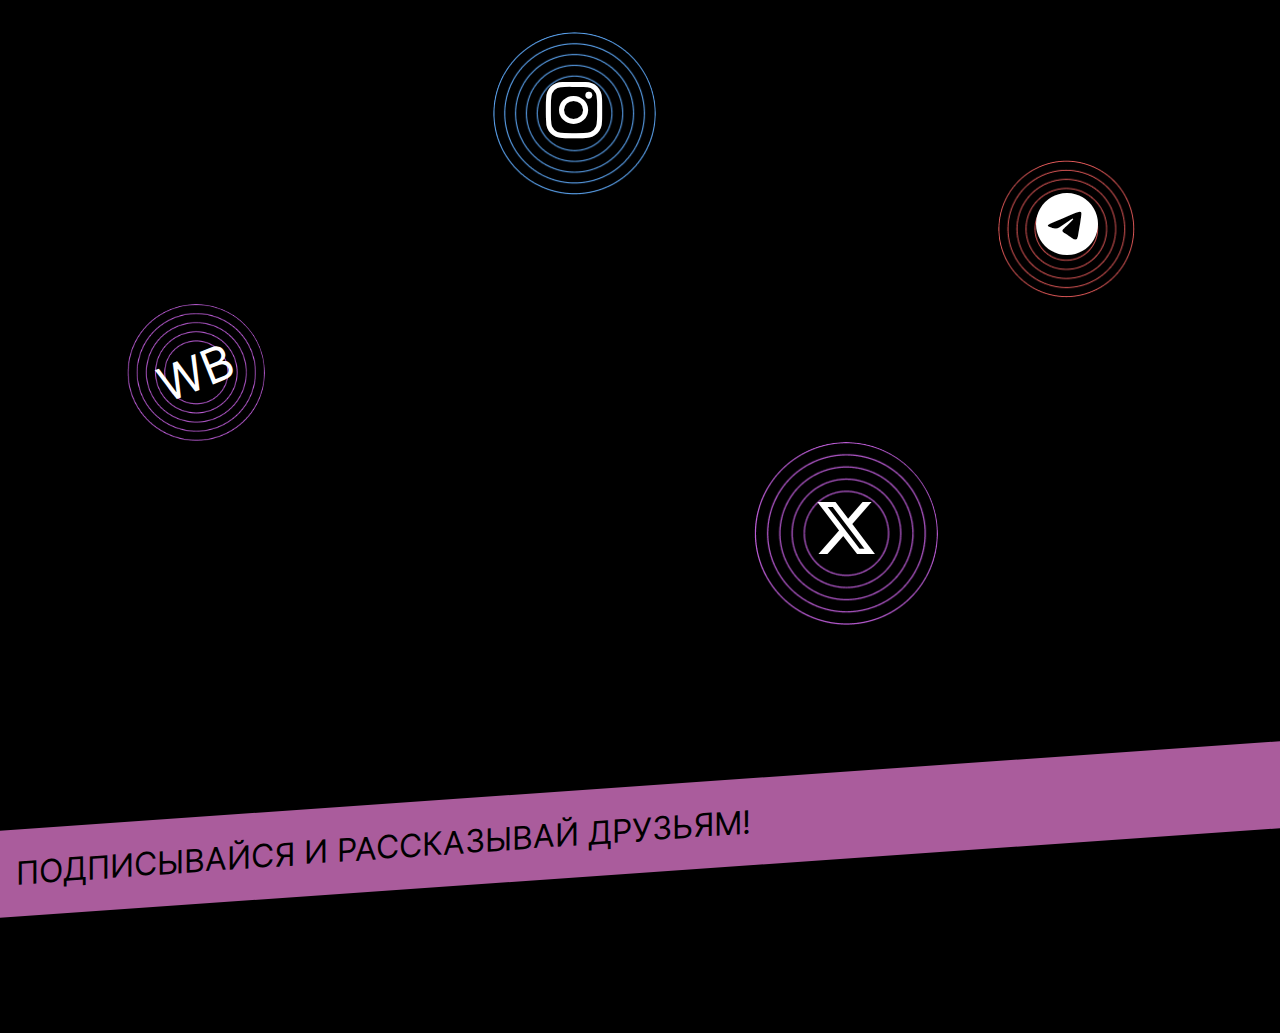
==== commit 3b461f20: "17-11 Social links reworked, Quiz buttons added" ====
--- a/pages/about-me.html
+++ b/pages/about-me.html
@@ -153,13 +153,19 @@
                 <div class="choice-unit">
                   <div class="choice-pic"></div>
                   <div class="choice-text">
-                    <button>Вариант 2</button>
+                    <button class="button-style2">
+                      <span></span>
+                      <span></span>
+                      <span></span>
+                      <span></span>
+                      Вариант 2
+                    </button>
                   </div>
                 </div>
                 <div class="choice-unit">
                   <div class="choice-pic"></div>
                   <div class="choice-text">
-                    <button>Вариант 3</button>
+                    <button class="button-style3">Вариант 3</button>
                   </div>
                 </div>
               </div>
@@ -182,48 +188,42 @@
     </main>
 
     <footer class="footer-area">
-      <div class="container-fluid">
-        
-      </div>
-      
-      
-      
 
       <!-- Social Links Area -->
       <!-- ====================================================================== -->
       <section class="social-links-area">
         <div class="container">
           <div class="row">
-            <div class="youtube-link">
-              <a href="#">
-                <i class="fa-brands fa-youtube pulse"></i>
-              </a>
-            </div>
-            <div class="vk-link">
-              <a href="#">
-                <i class="fa-brands fa-vk pulse"></i>
-              </a>
-            </div>
-          </div>
-          <div class="row">
-            <div class="wildberries-link">
-              <a href="#">
-                <p class="wildberries-icon pulse">WB</p>
-              </a>
-            </div>
-            <div class="instagram-link">
-              <a href="#">
-                <i class="fa-brands fa-instagram pulse"></i>
-              </a>
-            </div>
-            <div class="telegram-link">
-              <a href="#">
-                <i class="fa-brands fa-telegram pulse"></i>
-              </a>
-            </div>
-          </div>
-          <div class="row">
-            <div class="twitter-link">
+            <div class="youtube-link pulse-green">
+              <a href="#">
+                <i class="fa-brands fa-youtube"></i>
+              </a>
+            </div>
+            <div class="vk-link pulse-yellow">
+              <a href="#">
+                <i class="fa-brands fa-vk"></i>
+              </a>
+            </div>
+          </div>
+          <div class="row">
+            <div class="wildberries-link pulse-purple">
+              <a href="#">
+                <p class="wildberries-icon">WB</p>
+              </a>
+            </div>
+            <div class="instagram-link pulse-blue">
+              <a href="#">
+                <i class="fa-brands fa-instagram"></i>
+              </a>
+            </div>
+            <div class="telegram-link pulse-red">
+              <a href="#">
+                <i class="fa-brands fa-telegram"></i>
+              </a>
+            </div>
+          </div>
+          <div class="row">
+            <div class="twitter-link pulse-purple">
               <a href="#">
                 <i class="fa-brands fa-x-twitter pulse"></i>
               </a>
--- a/css/style.css
+++ b/css/style.css
@@ -47,7 +47,7 @@
 }
 
 .header-area .main-menu .navbar .navbar-nav .nav-item.active .nav-link {
-    color: #0059BD;
+    color: var(--primary-color);
 }
 
 .header-area .main-menu .navbar .profile-icon {
@@ -283,6 +283,8 @@
 }
 
 .footer-area .vk-link {
+    border-radius: 50%;
+
     height: 9.4rem;
     width: 9.4rem;
     margin-left: 50%;
@@ -294,11 +296,15 @@
 
     background: url(../img/5-rings/5-rings-yellow.png) no-repeat;
     background-size: 100%;
-
+}
+
+.footer-area .vk-link i {
     transform: rotate(18.6deg);
 }
 
 .footer-area .wildberries-link {
+    border-radius: 50%;
+
     height: 8.6rem;
     width: 8.6rem;
     margin-top: 19rem;
@@ -311,24 +317,26 @@
 
     background: url(../img/5-rings/5-rings-purple.png) no-repeat;
     background-size: 100%;
-
-    transform: rotate(-22.014deg);
 }
 
 .footer-area .wildberries-link .wildberries-icon {
     font-family: Inter;
     font-style: normal;
     font-weight: 400;
+
+    transform: rotate(-22.014deg);
 }
 
 .footer-area .instagram-link {
+    border-radius: 50%;
+
     height: 10.2rem;
     width: 10.2rem;
     margin-top: 2rem;
     margin-left: 20%;
 
     text-align: center;
-    line-height: 10.2rem;
+    line-height: 10rem;
     font-size: 4rem;
     color: white;
 
@@ -337,6 +345,8 @@
 }
 
 .footer-area .telegram-link {
+    border-radius: 50%;
+
     height: 8.6rem;
     width: 8.6rem;
     margin-top: 10rem;
@@ -352,13 +362,15 @@
 }
 
 .footer-area .twitter-link {
+    border-radius: 50%;
+
     height: 11.5rem;
     width: 11.5rem;
     margin-top: 0rem;
     margin-left: 60%;
 
     text-align: center;
-    line-height: 11.5rem;
+    line-height: 11rem;
     font-size: 4rem;
     color: white;
 
@@ -366,29 +378,27 @@
     background-size: 100%;
 }
 
-.pulse:hover {
-    animation: pulse1 1.5s infinite;
-}
-
-.pulse2:hover {
-    animation: pulse2 1.5s infinite;
-}
-
-@keyframes pulse1 {
-	0% {
-		transform: scale(1.5);
-	}
-	
-	70% {
-		transform: scale(2);
-	}
-	
-	100% {
-		transform: scale(1.5);
-	}
-}
-
-@keyframes pulse2 {
+.pulse-green:hover {
+    animation: pulse-green 1.5s infinite;
+}
+
+.pulse-yellow:hover {
+    animation: pulse-yellow 1.5s infinite;
+}
+
+.pulse-blue:hover {
+    animation: pulse-blue 1.5s infinite;
+}
+
+.pulse-red:hover {
+    animation: pulse-red 1.5s infinite;
+}
+
+.pulse-purple:hover {
+    animation: pulse-purple 1.5s infinite;
+}
+
+@keyframes pulse-green {
 	0% {
 		transform: scale(1.0);
         box-shadow: 0 0 0 0px rgba(139, 255, 72, 0.2);
@@ -401,6 +411,70 @@
 	100% {
 		transform: scale(1.0);
         box-shadow: 0 0 0 20px rgba(139, 255, 72, 0);
+	}
+}
+
+@keyframes pulse-yellow {
+	0% {
+		transform: scale(1.0);
+        box-shadow: 0 0 0 0px rgba(255, 247, 0, 0.2);
+	}
+	
+	70% {
+		transform: scale(1.2);
+	}
+	
+	100% {
+		transform: scale(1.0);
+        box-shadow: 0 0 0 20px rgba(255, 247, 0, 0);
+	}
+}
+
+@keyframes pulse-blue {
+	0% {
+		transform: scale(1.0);
+        box-shadow: 0 0 0 0px rgba(51, 80, 243, 0.2);
+	}
+	
+	70% {
+		transform: scale(1.2);
+	}
+	
+	100% {
+		transform: scale(1.0);
+        box-shadow: 0 0 0 20px rgba(51, 80, 243, 0);
+	}
+}
+
+@keyframes pulse-red {
+	0% {
+		transform: scale(1.0);
+        box-shadow: 0 0 0 0px rgba(234, 2, 2, 0.2);
+	}
+	
+	70% {
+		transform: scale(1.2);
+	}
+	
+	100% {
+		transform: scale(1.0);
+        box-shadow: 0 0 0 20px rgba(234, 2, 2, 0);
+	}
+}
+
+@keyframes pulse-purple {
+	0% {
+		transform: scale(1.0);
+        box-shadow: 0 0 0 0px rgba(197, 59, 174, 0.2);
+	}
+	
+	70% {
+		transform: scale(1.2);
+	}
+	
+	100% {
+		transform: scale(1.0);
+        box-shadow: 0 0 0 20px rgba(197, 59, 174, 0);
 	}
 }
 
@@ -684,17 +758,14 @@
 
     margin-top: 1.5rem;
 
-    background-color: #D9D9D9;
-    border-radius: 15px;
-
-    text-align: center;
-}
-
-/* Button for picking games style 1 */
+    text-align: center;
+}
+
+/* Button for picking answers style 1 */
 /* ================================ */
 .site-main .quiz-area .quiz-choices .choice-unit .choice-text .button-style1 {
     flex: 1;
-    color: #206592;
+    color: var(--primary-color);
     font-family: Inter;
     font-size: 1.5rem;
     font-style: normal;
@@ -704,7 +775,7 @@
     position: relative;
     border-radius: 15px;
     text-transform: uppercase;
-    border: 1px solid #206592;
+    border: 1px solid var(--primary-color);
     outline: none;
     cursor: pointer;
     background: white;
@@ -743,10 +814,169 @@
 
 .button-style1:hover {
     color: #f2f2f2 !important;
-    background: #206592 !important;
-}
-/* End Button for picking games style 1 */
+    background: var(--primary-color) !important;
+}
+/* End Button for picking answers style 1 */
 /* ================================ */
+
+
+/* Button for picking answers style 2 */
+/* ================================ */
+.button-style2 {
+    --color: #000000;
+
+    flex: 1;
+    position:relative; 
+    padding:16px 30px;
+    cursor: pointer;
+    font-size:1.5rem;
+    color:var(--color);
+    border: 2px solid rgba(0,0,0,0.5);
+    border-radius:15px;
+    text-shadow:0 0 15px var(--color);
+    text-decoration:none;
+    text-transform:uppercase;
+    letter-spacing:0.1rem;
+    transition:0.5s;
+    z-index:1;
+}
+
+.button-style2:hover {
+    color:#fff;
+    border:2px solid rgba(0,0,0,0,0);
+    box-shadow:0 0 0px var(--color);
+}
+
+.button-style2::before {
+    content:"";
+    position:absolute;
+    top:0;
+    left:0;
+    width:100%;
+    height:100%;
+    background:var(--color);
+    z-index:-1;
+    transform:scale(0);
+    transition:0.5s;
+}
+
+.button-style2:hover::before {
+    transform:scale(1);
+    transition-delay:0.5s;
+    border-radius: 15px;
+    box-shadow: 0 0 10px var(--color), 0 0 30px var(--color), 0 0 60px var(--color);
+}
+
+.button-style2 span {
+    position: absolute;
+    background: var(--color);
+    pointer-events: none;
+    border-radius: 2px;
+    box-shadow: 0 0 10px var(--color),
+    0 0 20px var(--color),
+    0 0 30px var(--color),
+    0 0 50px var(--color),
+    0 0 100px var(--color);
+    transition: 0.5s ease-in-out;
+    transition-delay: 0.25s;
+}
+
+.button-style2:hover span {
+    opacity: 0;
+    transition-delay: 0s;
+}
+
+.button-style2 span:nth-child(1),
+.button-style2 span:nth-child(3) {
+    width: 40px;
+    height: 4px;
+}
+
+.button-style2:hover span:nth-child(1),
+.button-style2:hover span:nth-child(3) {
+    transform: translateX(0);
+}
+
+.button-style2 span:nth-child(2),
+.button-style2 span:nth-child(4) {
+    width: 4px;
+    height: 40px;
+}
+
+.button-style2:hover span:nth-child(1),
+.button-style2:hover span:nth-child(3) {
+    transform: translateY(0);
+}
+
+.button-style2 span:nth-child(1) {
+    top: calc(50% - 2px);
+    left: -50px;
+    transform-origin: left;
+}
+
+.button-style2:hover span:nth-child(1) {
+    left: 50%;
+}
+
+.button-style2 span:nth-child(3) {
+    top: calc(50% - 2px);
+    right: -50px;
+    transform-origin: right;
+}
+
+.button-style2:hover span:nth-child(3) {
+    right: 50%;
+} 
+
+.button-style2 span:nth-child(2) {
+    left: calc(50% - 2px);
+    top: -50px;
+    transform-origin: top;
+}
+
+.button-style2:hover span:nth-child(2) {
+    top: 50%;
+}
+
+.button-style2 span:nth-child(4) {
+    left: calc(50% - 2px);
+    bottom: -50px;
+    transform-origin:  bottom;
+}
+
+.button-style2:hover span:nth-child(4) {
+    bottom: 50%;
+}
+/* ================================ */
+/* End Button for picking answers style 2 */
+
+
+/* Button for picking answers style 3 */
+/* ================================ */
+.button-style3 {
+    flex: 1;
+
+    text-align: center;
+    font-family: sans-serif;
+    font-weight: 600;
+    color: rgb(77, 141, 193);
+
+    border: 3px rgb(77, 141, 193) solid;
+    cursor: pointer;
+
+    transition: all 0.2s ease-in;
+}
+
+.button-style3:hover {
+    transform: translateY(-5px);
+    box-shadow: 0 5px 25px -5px rgb(77, 141, 193);
+    border: 3px rgb(106, 188, 255) solid;
+    color: rgb(103, 187, 255);
+}
+/* ================================ */
+/* End Button for picking answers style 3 */
+
+
 
 
 .site-main .quiz-area .quiz-result {
@@ -783,20 +1013,6 @@
 /* End Quiz Area */
 
 
-
-
-
-
-
-
-
-
-
-.bottom {
-    width: 100%;
-    height: 30rem;
-    background: gray;
-}
 /* ========================================================================= */
 /* ========================================================================= */
 /* ========================================================================= */
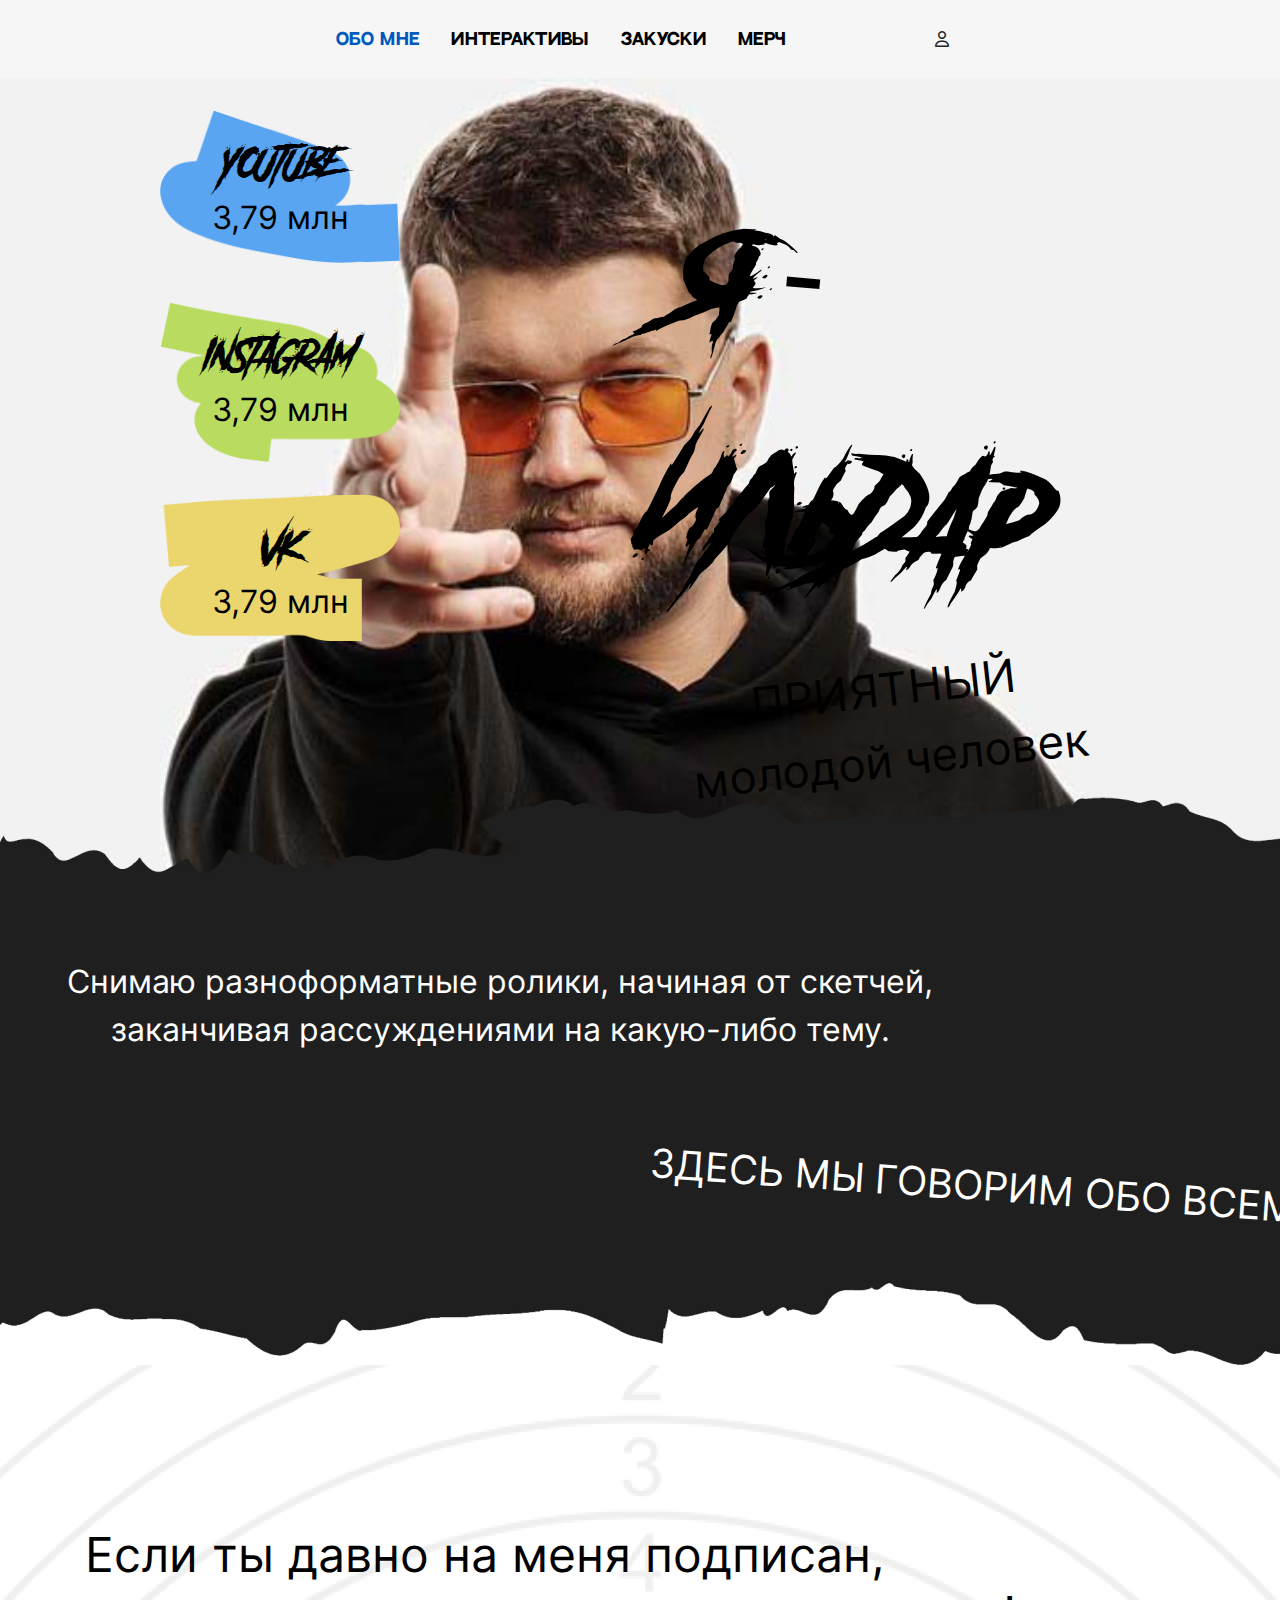
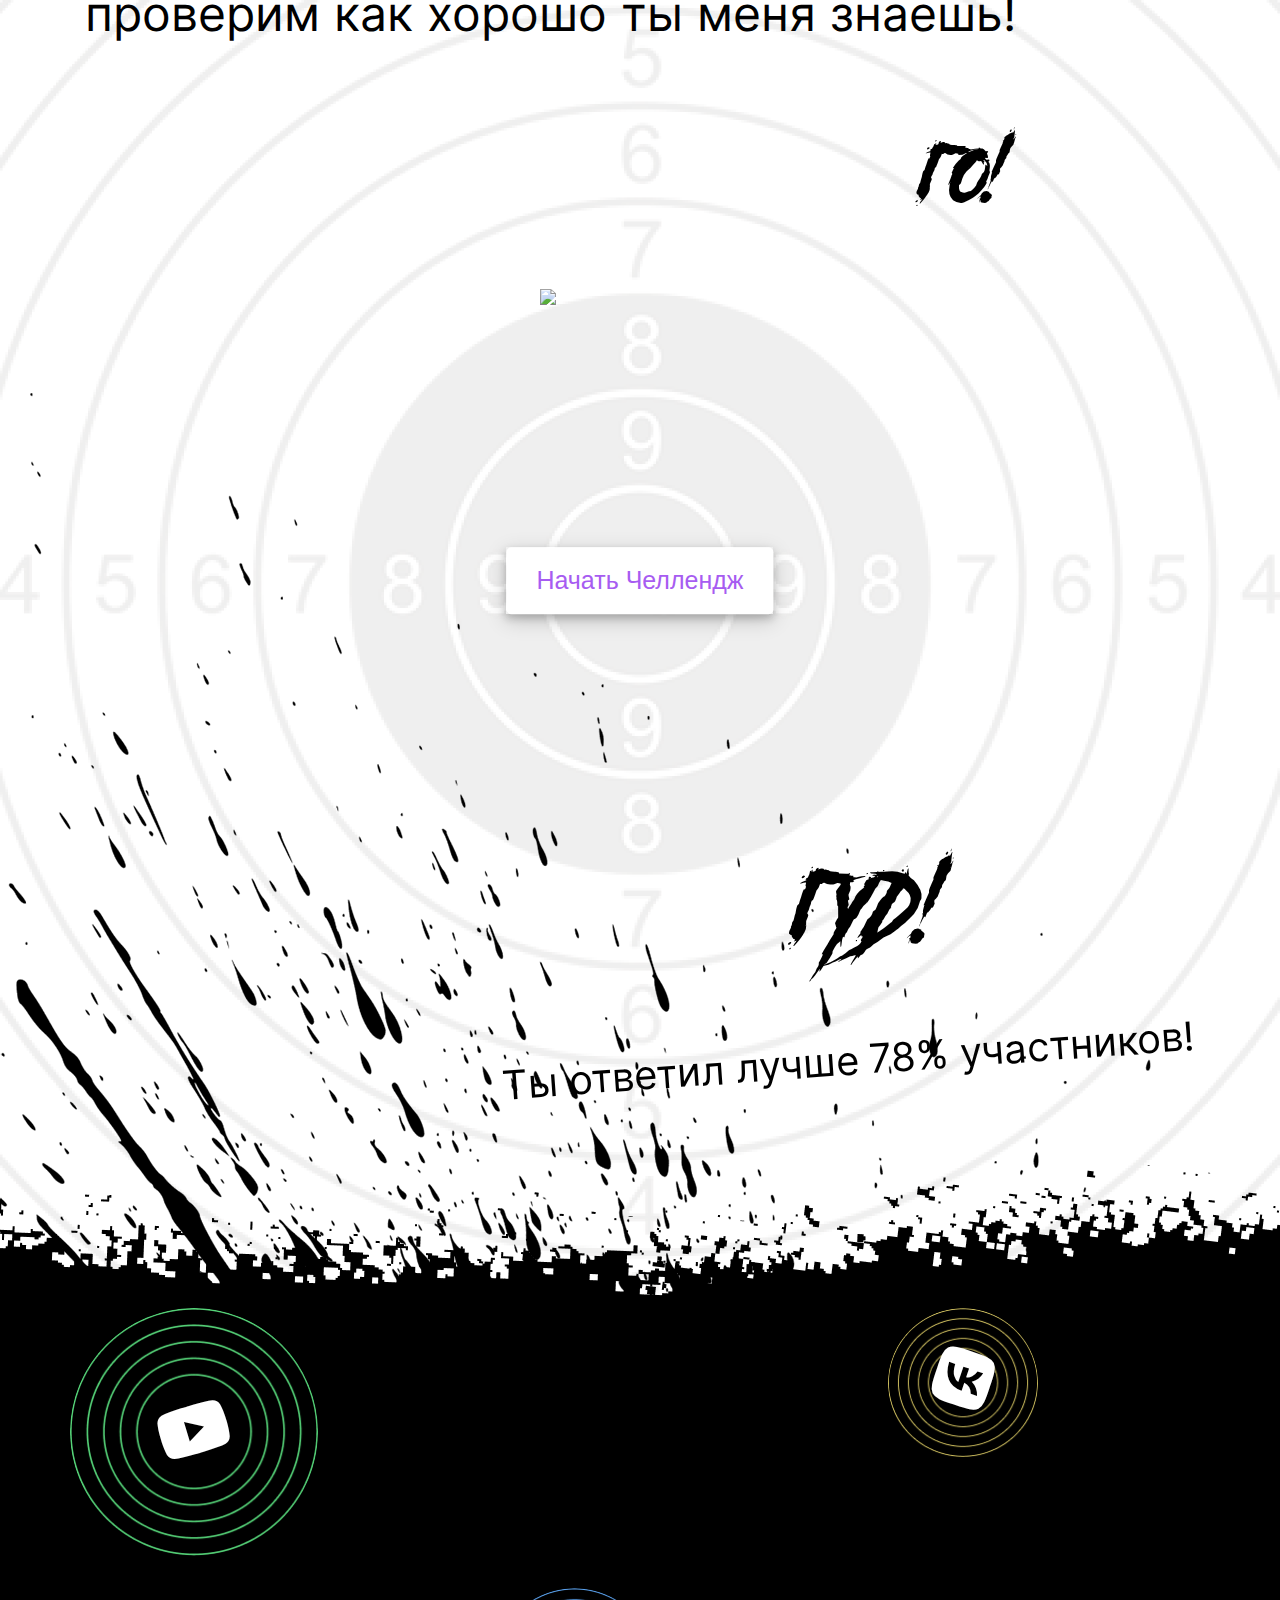
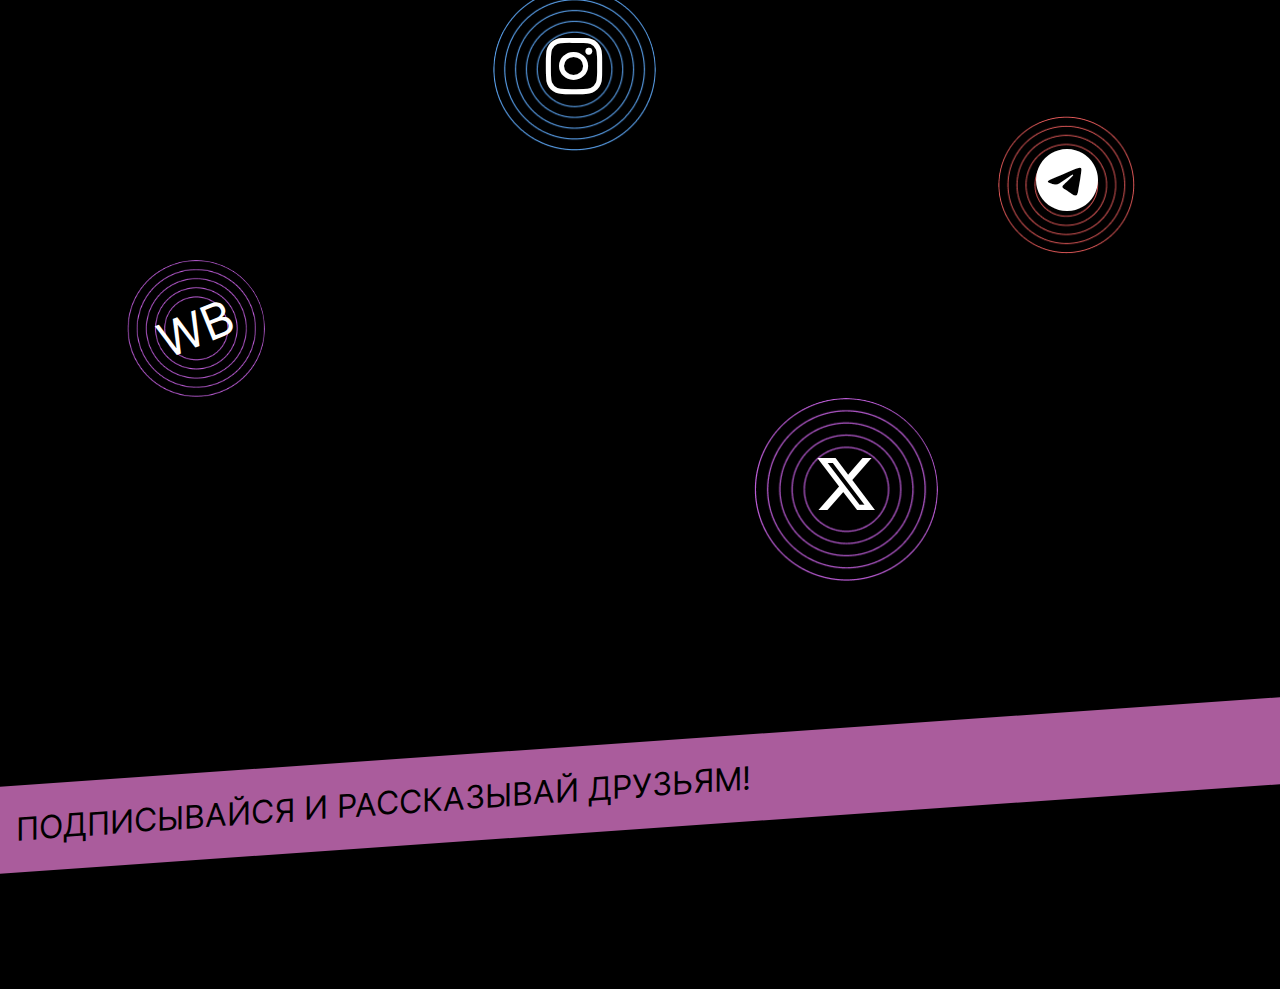
==== commit 638a8799: "21-11 Quiz Development" ====
--- a/pages/about-me.html
+++ b/pages/about-me.html
@@ -10,6 +10,9 @@
 
     <!-- Font Awesome icons -->
     <link rel="stylesheet" href="../css/all.min.css">
+
+    <!-- Quiz css file -->
+    <link rel="stylesheet" href="../css/quiz.css">
 
     <!-- Custom css file -->
     <link rel="stylesheet" href="../css/style.css">
@@ -134,40 +137,69 @@
           </div>
           <div class="row">
             <div class="col-lg-12">
-              <div class="quiz-question">
-                <p>
-                  Самое длинное видео на моем канале Приятный Ильдар
-                </p>
-              </div>
-            </div>
-          </div>
-          <div class="row">
-            <div class="col-lg-12">
-              <div class="quiz-choices">
-                <div class="choice-unit">
-                  <div class="choice-pic"></div>
-                  <div class="choice-text">
-                    <button class="button-style1" >Вариант 1</button>
+              <div class="quiz-main-container">
+                <img class="quiz-image" 
+                  src="https://cdn-icons-png.flaticon.com/512/1288/1288787.png">
+                <div class="start_btn"><button> Начать Челлендж </button> </div>
+              
+                <!-- Info Box -->
+                  <div class="info_box">
+                      <div class="info-title"><span>Правила Игры</span></div>
+                      <div class="info-list">
+                          <div class="info">1. У тебя будет <span>15 секунд</span> на каждый вопрос.</div>
+                          <div class="info">2. Выбрав ответ, ты не сможешь его поменять.</div>
+                          <div class="info">3. Ты не сможешь ничего выбрать, когда время истечет.</div>
+                          <div class="info">4. Ты не сможешь выйти из челленджа, до тех пор пока его не пройдешь.</div>
+                          <div class="info">5. Ты получишь поинты, на основе своих ответов.</div>
+                      </div>
+                      <div class="buttons">
+                          <button class="quit">Выйти</button>
+                          <button class="restart">Продолжить</button>
+                      </div>
                   </div>
-                </div>
-                <div class="choice-unit">
-                  <div class="choice-pic"></div>
-                  <div class="choice-text">
-                    <button class="button-style2">
-                      <span></span>
-                      <span></span>
-                      <span></span>
-                      <span></span>
-                      Вариант 2
-                    </button>
+              
+                  <!-- Quiz Box -->
+                  <div class="quiz_box">
+                      <header>
+                          <div class="title"> Проверь, как хорошо ты знаешь Ильдара!</div>
+                          <div class="timer">
+                              <div class="time_left_txt">Осталось Времени</div>
+                              <div class="timer_sec">15</div>
+                          </div>
+                          <div class="time_line"></div>
+                      </header>
+                      <section>
+                          <div class="que_text">
+                              <!-- Here I've inserted question from JavaScript -->
+                          </div>
+                          <div class="option_list">
+                              <!-- Here I've inserted options from JavaScript -->
+                          </div>
+                      </section>
+              
+                      <!-- footer of Quiz Box -->
+                      <footer class="quiz-footer">
+                          <div class="total_que">
+                              <!-- Here I've inserted Question Count Number from JavaScript -->
+                          </div>
+                          <button class="next_btn">Дальше</button>
+                      </footer>
                   </div>
-                </div>
-                <div class="choice-unit">
-                  <div class="choice-pic"></div>
-                  <div class="choice-text">
-                    <button class="button-style3">Вариант 3</button>
+              
+                  <!-- Result Box -->
+                  <div class="result_box">
+                      <div class="icon">
+                          <i class="fas fa-crown"></i>
+                      </div>
+                      <div class="complete_text">Челлендж пройден!</div>
+                      <div class="score_text">
+                          <!-- Here I've inserted Score Result from JavaScript -->
+                      </div>
+                      <div class="buttons">
+                          <button class="restart">Повторить</button>
+                          <button class="quit">Выйти</button>
+                      </div>
                   </div>
-                </div>
               </div>
             </div>
           </div>
@@ -179,7 +211,6 @@
               </div>
             </div>
           </div>
-          
         </div>
       </section>
       <!-- ====================================================================== -->
@@ -263,6 +294,9 @@
     <!-- Bootstrap js file -->
     <script src="../js/bootstrap.min.js"></script>
 
+    <!-- Quiz js file -->
+    <script src="../js/quiz.js"></script>
+
     <!-- Custom js file -->
     <script src="../js/main.js"></script>
 </body>
--- a/css/quiz.css
+++ b/css/quiz.css
@@ -0,0 +1,391 @@
+
+
+.quiz-image {
+    width: 200px;
+    display: block; 
+    margin-left: auto;
+    margin-right: auto; 
+}
+
+.quiz-title-wrapper {
+    display: flex;
+    align-items: center;
+    Justify-content: center;
+}
+
+.quiz-title-wrapper h1 {
+    font: 40px Monospace;
+    color: #fff; 
+}
+
+/* ::selection {
+    color: #fff;
+    background: #007bff;
+} */
+
+.start_btn,
+.info_box,
+.quiz_box,
+.result_box{
+    position: absolute;
+    top: 70%;
+    left: 50%;
+    transform: translate(-50%, -50%);
+    box-shadow: 0 4px 8px 0 rgba(0, 0, 0, 0.2), 
+                0 6px 20px 0 rgba(0, 0, 0, 0.19);
+   
+}
+
+.info_box.activeInfo,
+.quiz_box.activeQuiz,
+.result_box.activeResult{
+    opacity: 1;
+    z-index: 5;
+    pointer-events: auto;
+    transform: translate(-50%, -50%) scale(1);
+}
+
+.start_btn button{
+    font-size: 25px;
+    font-weight: 500;
+    color: #a75cf1;
+    padding: 15px 30px;
+    outline: none;
+    border: none;
+    border-radius: 5px;
+    background: #fff;
+    cursor: pointer;
+}
+
+.info_box {
+    width: 540px;
+    background: #fff;
+    border-radius: 5px;
+    transform: translate(-50%, -50%) scale(0.9);
+    opacity: 0;
+    pointer-events: none;
+    transition: all 0.3s ease;
+}
+
+.info_box .info-title{
+    height: 60px;
+    width: 100%;
+    border-bottom: 1px solid lightgrey;
+    display: flex;
+    align-items: center;
+    padding: 0 30px;
+    border-radius: 5px 5px 0 0;
+    font-size: 20px;
+    font-weight: 600;
+}
+
+.info_box .info-list{
+    padding: 15px 30px;
+}
+
+.info_box .info-list .info{
+    margin: 5px 0;
+    font-size: 17px;
+}
+
+.info_box .info-list .info span{
+    font-weight: 600;
+    color: #8d34e4;
+}
+.info_box .buttons{
+    height: 60px;
+    display: flex;
+    align-items: center;
+    justify-content: flex-end;
+    padding: 0 30px;
+    border-top: 1px solid lightgrey;
+}
+
+.info_box .buttons button{
+    margin: 0 5px;
+    height: 40px;
+    width: 110px;
+    font-size: 16px;
+    font-weight: 500;
+    cursor: pointer;
+    border: none;
+    outline: none;
+    border-radius: 5px;
+    border: 1px solid #1e1726;
+    transition: all 0.3s ease;
+}
+
+.quiz_box{
+    width: 550px;
+    background: #fff;
+    border-radius: 5px;
+    transform: translate(-50%, -50%) scale(0.9);
+    opacity: 0;
+    pointer-events: none;
+    transition: all 0.3s ease;
+}
+
+.quiz_box header{
+    position: relative;
+    z-index: 2;
+    height: 70px;
+    padding: 0 30px;
+    background: #fff;
+    border-radius: 5px 5px 0 0;
+    display: flex;
+    align-items: center;
+    justify-content: space-between;
+    box-shadow: 0px 3px 5px 1px rgba(0,0,0,0.1);
+}
+
+.quiz_box header .title{
+    font-size: 20px;
+    font-weight: 600;
+}
+
+.quiz_box header .timer{
+    color: #b339f2;
+    background: #be9ae2;
+    border: 1px solid #d0bbf7;
+    height: 45px;
+    padding: 0 8px;
+    border-radius: 5px;
+    display: flex;
+    align-items: center;
+    justify-content: space-between;
+    width: 145px;
+}
+
+.quiz_box header .timer .time_left_txt{
+    font-weight: 400;
+    font-size: 17px;
+    user-select: none;
+}
+
+.quiz_box header .timer .timer_sec{
+    font-size: 18px;
+    font-weight: 500;
+    height: 30px;
+    width: 45px;
+    color: #fff;
+    border-radius: 5px;
+    line-height: 30px;
+    text-align: center;
+    background: #403435;
+    border: 1px solid #403435;
+    user-select: none;
+}
+
+.quiz_box header .time_line{
+    position: absolute;
+    bottom: 0px;
+    left: 0px;
+    height: 3px;
+    background: #b339f2;
+}
+
+.quiz_box section {
+    padding: 25px 30px 20px 30px;
+    background: #fff;
+}
+
+section .que_text{
+    font-size: 25px;
+    font-weight: 600;
+}
+
+section .option_list{
+    padding: 20px 0px;
+    display: block;   
+}
+
+section .option_list .option{
+    background: #b889ff;
+    border: 1px solid #bb86f7;
+    border-radius: 5px;
+    padding: 8px 15px;
+    font-size: 17px;
+    margin-bottom: 15px;
+    cursor: pointer;
+    transition: all 0.3s ease;
+    display: flex;
+    align-items: center;
+    justify-content: space-between;
+}
+
+section .option_list .option:last-child{
+    margin-bottom: 0px;
+}
+
+section .option_list .option:hover{
+    color: #a75cf1;
+    background: #d8bbf7;
+    border: 1px solid #d0bbf7;
+}
+
+section .option_list .option.correct{
+    color: #b59daf;
+    background: #edd4e7;
+    border: 1px solid #e6c3de;
+}
+
+section .option_list .option.incorrect{
+    color: #383d41;
+    background: #e2e3e5;
+    border: 1px solid #d6d8db;
+}
+
+section .option_list .option.disabled{
+    pointer-events: none;
+}
+
+section .option_list .option .icon{
+    height: 26px;
+    width: 26px;
+    border: 2px solid transparent;
+    border-radius: 50%;
+    text-align: center;
+    font-size: 13px;
+    pointer-events: none;
+    transition: all 0.3s ease;
+    line-height: 24px;
+}
+.option_list .option .icon.tick{
+    color: #9a8395;
+    border-color: #9a8395;
+    background: #d1b8cb;
+}
+
+.option_list .option .icon.cross{
+    color: #22101f;
+    background: #e2e3e5;
+    border-color: #22101f;
+}
+
+.quiz-footer {
+    height: 60px;
+    padding: 0 30px;
+    display: flex;
+    align-items: center;
+    justify-content: space-between;
+    border-top: 1px solid lightgrey;
+}
+
+.quiz-footer .total_que span {
+    display: flex;
+    user-select: none;
+}
+
+.quiz-footer .total_que span p {
+    font-weight: 500;
+    padding: 0 5px;
+}
+
+.quiz-footer .total_que span p:first-child {
+    padding-left: 0px;
+}
+
+.quiz-footer button {
+    height: 40px;
+    padding: 0 13px;
+    font-size: 18px;
+    font-weight: 400;
+    cursor: pointer;
+    border: none;
+    outline: none;
+    color: #fff;
+    border-radius: 5px;
+    background: #ae5adb;
+    border: 1px solid #ae5adb;
+    line-height: 10px;
+    opacity: 0;
+    pointer-events: none;
+    transform: scale(0.95);
+    transition: all 0.3s ease;
+}
+
+.quiz-footer button:hover {
+    background:  #7302ca;
+}
+
+.quiz-footer button.show {
+    opacity: 1;
+    pointer-events: auto;
+    transform: scale(1);
+}
+
+.result_box{
+    background: #fff;
+    border-radius: 5px;
+    display: flex;
+    padding: 25px 30px;
+    width: 450px;
+    align-items: center;
+    flex-direction: column;
+    justify-content: center;
+    transform: translate(-50%, -50%) scale(0.9);
+    opacity: 0;
+    pointer-events: none;
+    transition: all 0.3s ease;
+}
+
+.result_box .icon{
+    font-size: 100px;
+    color: #ae5adb;
+    margin-bottom: 10px;
+}
+
+.result_box .complete_text{
+    font-size: 20px;
+    font-weight: 500;
+}
+
+.result_box .score_text span{
+    display: flex;
+    margin: 10px 0;
+    font-size: 18px;
+    font-weight: 500;
+}
+
+.result_box .score_text span p{
+    padding: 0 4px;
+    font-weight: 600;
+}
+
+.result_box .buttons{
+    display: flex;
+    margin: 20px 0;
+}
+
+.result_box .buttons button{
+    margin: 0 10px;
+    height: 45px;
+    padding: 0 20px;
+    font-size: 18px;
+    font-weight: 500;
+    cursor: pointer;
+    border: none;
+    outline: none;
+    border-radius: 5px;
+    border: 1px solid #ae5adb;
+    transition: all 0.3s ease;
+}
+
+.buttons button.restart{
+    color: #fff;
+    background: #ae5adb;
+}
+
+.buttons button.restart:hover{
+    background: #bb86f7;
+}
+
+.buttons button.quit{
+    color: #ae5adb;
+    background: #fff;
+}
+
+.buttons button.quit:hover{
+    color: #fff;
+    background: #ae5adb;
+}--- a/css/style.css
+++ b/css/style.css
@@ -253,6 +253,106 @@
 /* ========================================================================= */
 /* End Chat-bot Area */
 
+
+/* Youtube Area */
+/* ========================================================================= */
+.site-main .youtube-area {
+    min-height: 100rem;
+}
+
+.site-main .youtube-area .youtube-container .mood-picker {
+    display: flex;
+    flex-direction: row;
+    flex-wrap: wrap;
+    align-content: space-between;
+    justify-content: space-around;
+}
+
+.site-main .youtube-area .youtube-container .mood-picker .mood-button {
+    border: none;
+    padding: .5rem;
+    margin: 0rem .3rem .5rem .3rem;
+
+    background-color: var(--bg-strong-color);
+    border-radius: 50%;
+}
+
+.site-main .youtube-area .youtube-container .mood-picker .mood-button .mood-emoji {
+    display: inline;
+
+    font-size: 3rem;
+    width: 4.3rem;
+    height: 4.3rem;
+
+    text-align: center;
+    line-height: normal;
+}
+
+.site-main .youtube-area .youtube-container .mood-picker .mood-button p {
+    display: none;
+    float: right;
+    margin: 1.5rem .5rem 0rem .3rem;
+
+    color: rgb(192, 192, 192);
+    text-align: right;
+    font-family: Inter;
+    font-size: 1rem;
+    font-style: normal;
+    font-weight: 300;
+    line-height: normal;
+    text-transform: uppercase;
+}
+
+.site-main .youtube-area .youtube-container .mood-picker .mood-button:hover {
+    background-color: var(--bg-light-color);
+    transition: background .5s ease;
+    outline: 2px solid var(--bg-strong-color);
+}
+
+.site-main .youtube-area .youtube-container .mood-picker .mood-button:hover p {
+    color: black;
+}
+
+.site-main .youtube-area .youtube-container .mood-picker-toggle .mood-text-button {
+    float: right;
+    background: transparent;
+
+    color: var(--bg-light-color);
+
+    border: 1px solid var(--bg-light-color);
+    border-radius: 20px;
+}
+
+.site-main .youtube-area .youtube-container .mood-picker-toggle .mood-text-button {
+    
+}
+
+.site-main .youtube-area .youtube-container .youtube-screen::before {
+    display: block;
+    content: '';
+
+    height: 1rem;
+    width: 100%;
+    
+    background-color: var(--bg-strong-color);
+    border-top-left-radius: 10px;
+    border-top-right-radius: 10px;
+}
+
+.site-main .youtube-area .youtube-container .youtube-screen {
+    padding-top: 2rem;
+    padding-bottom: 2rem;
+}
+
+.site-main .youtube-area .youtube-container .youtube-screen .youtube-iframe {
+    border: 5px solid var(--bg-strong-color);
+    width: 1110px;
+    height: 624px;
+}
+/* ========================================================================= */
+/* Youtube Area */
+
+
 /* Footer Area */
 /* ========================================================================= */
 .footer-area {
@@ -1009,6 +1109,10 @@
 
     transform: rotate(-4.134deg);
 }
+
+.site-main .quiz-area .quiz-main-container {
+    height: 26rem;
+}
 /* ========================================================================= */
 /* End Quiz Area */
 
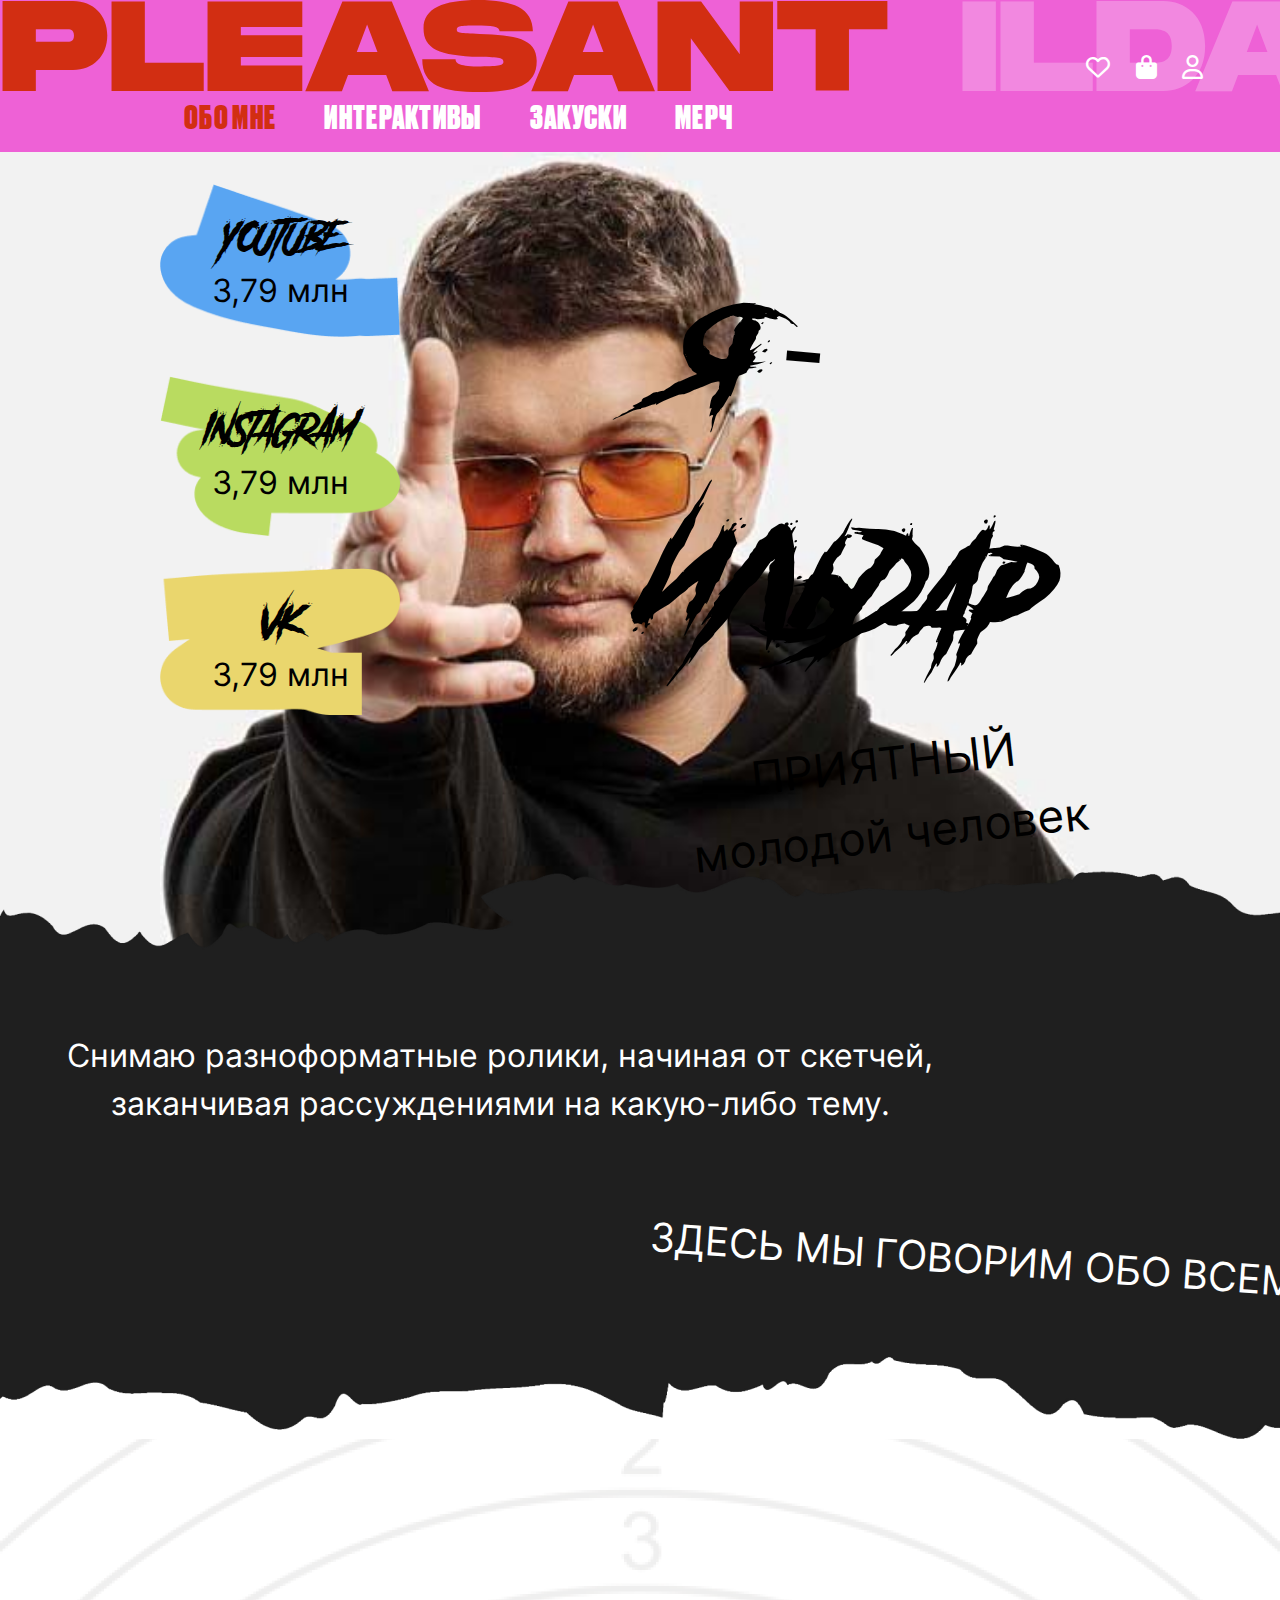
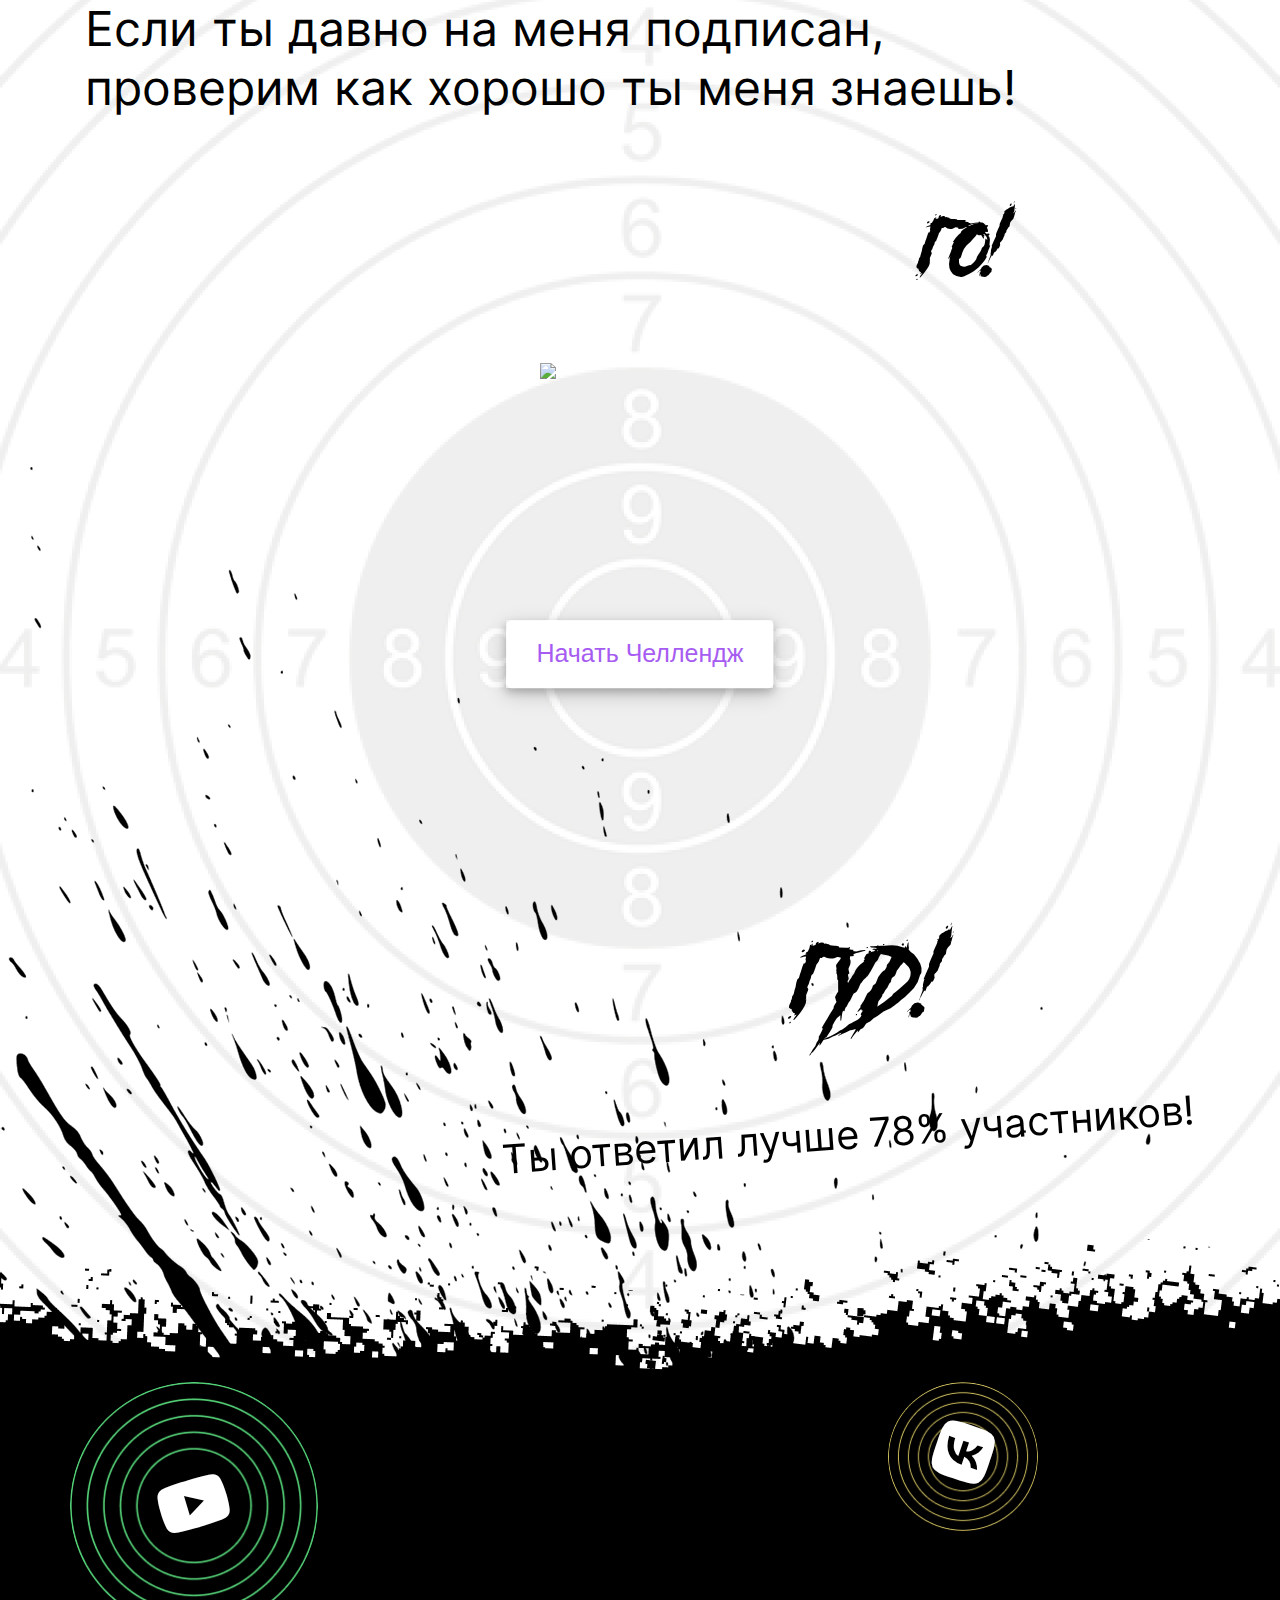
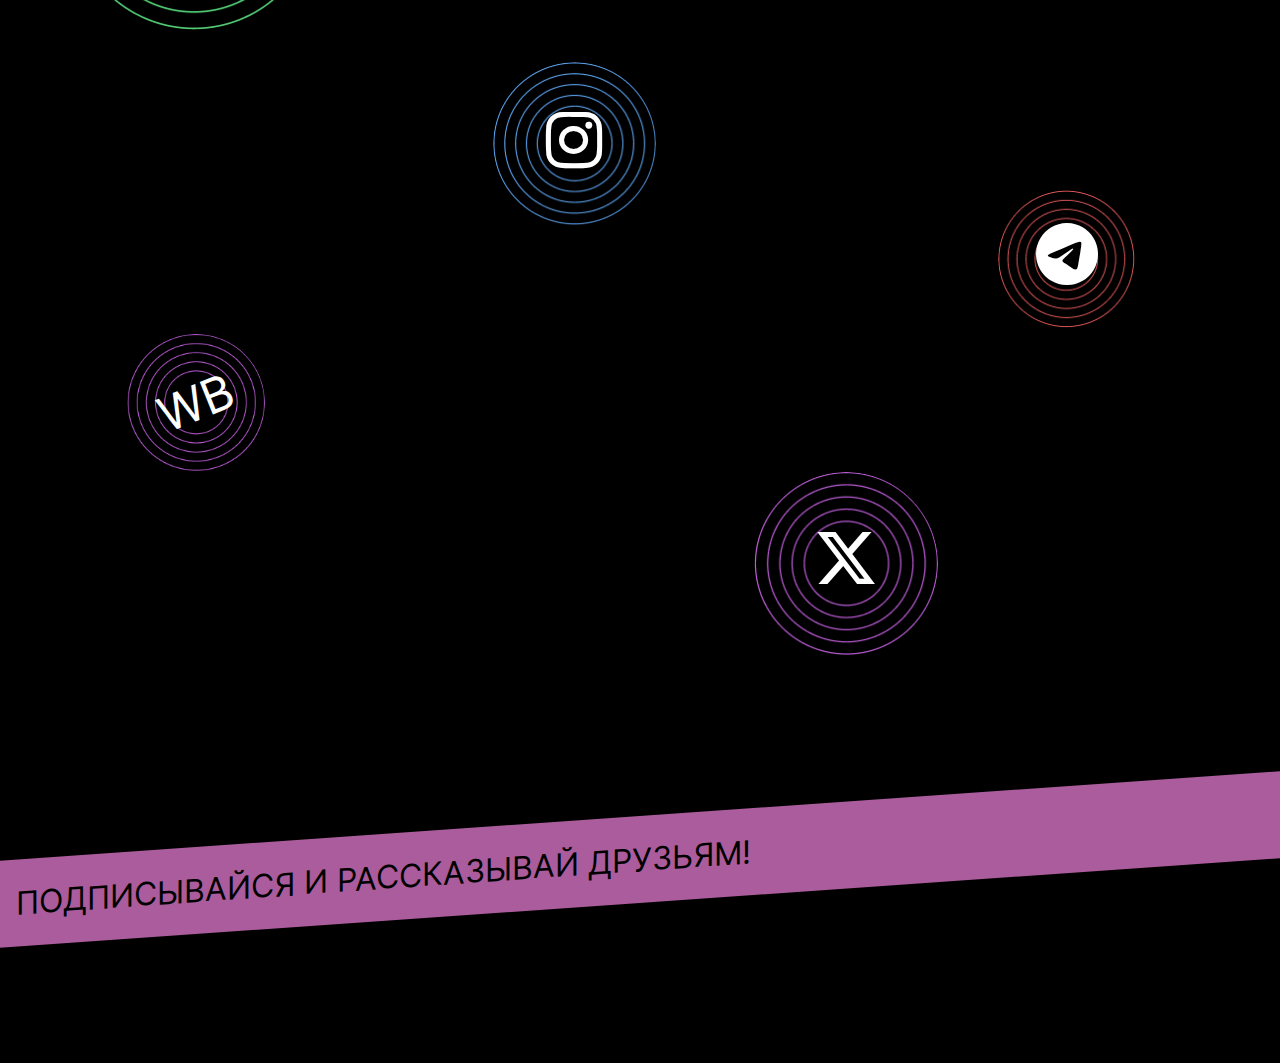
==== commit 256c9bd2: "23-11 New Navbar" ====
--- a/pages/about-me.html
+++ b/pages/about-me.html
@@ -22,33 +22,47 @@
 </head>
 <body>
     <header class="header-area">
-        <div class="main-menu">
+      <div class="main-menu">
+          <div class="menu-title">
+              <div class="pleasant-title"><h1>Pleasant</h1></div>
+              <div class="ildar-title"><h1>Ildar</h1></div>
+          </div>
+          <div class="menu-container">
             <nav class="navbar navbar-expand-lg navbar-light text-uppercase">
-                <!-- <a class="navbar-brand" href="#">Brand image</a>  In case they come up with brand -->
-                <button class="navbar-toggler" type="button" data-toggle="collapse" data-target="#navbarNav" aria-controls="navbarNav" aria-expanded="false" aria-label="Toggle navigation">
-                  <span class="navbar-toggler-icon"></span>
-                </button>
-                <div class="collapse navbar-collapse" id="navbarNav">
-                  <ul class="navbar-nav">
-                    <li class="nav-item active">
-                      <a class="nav-link" href="../pages/about-me.html">Обо мне</a>
-                    </li>
-                    <li class="nav-item">
-                      <a class="nav-link" href="/">Интерактивы</a>
-                    </li>
-                    <li class="nav-item">
-                      <a class="nav-link" href="#">Закуски</a>
-                    </li>
-                    <li class="nav-item">
-                      <a class="nav-link" href="#">Мерч</a>
-                    </li>
-                  </ul>
-                </div>
-                <div class="profile-icon">
-                  <i class="fa-regular fa-user"></i>
-                </div>
-              </nav>
-        </div>
+              <!-- <a class="navbar-brand" href="#">Brand image</a>  In case they come up with brand -->
+              <button class="navbar-toggler" type="button" data-toggle="collapse" data-target="#navbarNav" aria-controls="navbarNav" aria-expanded="false" aria-label="Toggle navigation">
+                <span class="navbar-toggler-icon"></span>
+              </button>
+              <div class="collapse navbar-collapse" id="navbarNav">
+                <ul class="navbar-nav">
+                  <li class="nav-item active">
+                    <a class="nav-link" href="../pages/about-me.html">Обо мне</a>
+                  </li>
+                  <li class="nav-item">
+                    <a class="nav-link" href="/">Интерактивы</a>
+                  </li>
+                  <li class="nav-item">
+                    <a class="nav-link" href="#">Закуски</a>
+                  </li>
+                  <li class="nav-item">
+                    <a class="nav-link" href="../pages/merchandise.html">Мерч</a>
+                  </li>
+                </ul>
+              </div>
+            </nav>
+            <div class="side-menu fa-xl">
+              <a href="#" class="heart-icon">
+                <i class="fa-regular fa-heart"></i>
+              </a>
+              <a href="#" class="shop-bag-icon">
+                <i class="fa-solid fa-bag-shopping"></i>
+              </a>
+              <a href="#" class="profile-icon">
+                <i class="fa-regular fa-user"></i>
+              </a>
+            </div>
+          </div>
+      </div>
     </header>
     
     <main class="site-main">
--- a/css/quiz.css
+++ b/css/quiz.css
@@ -240,6 +240,9 @@
 }
 
 section .option_list .option .icon{
+    display: block;
+    min-width: 26px;
+    min-height: 26px;
     height: 26px;
     width: 26px;
     border: 2px solid transparent;
--- a/css/style.css
+++ b/css/style.css
@@ -19,45 +19,116 @@
 
 /* Navigation Area */
 /* ========================================================================= */
-.header-area .main-menu .navbar {
-    /* display: inline-flex; */
-    padding: 1.25rem 20rem;
-    justify-content: flex-end;
-    align-items: center;
-    padding-left: 20rem;
-    background-color: #F6F6F6;
-}
-
-.header-area .main-menu .navbar .navbar-nav .nav-item .nav-link {
-    padding: 0 1rem;
-
-    color: #000;
-    font-family: var(--neutral-face);
-    font-size: 1rem;
-    font-style: normal;
-    font-weight: 700;
+.header-area .main-menu {
+    background-color: #EE61D6;
+}
+
+.header-area .main-menu .menu-title {
+    display: inline-flex;
+}
+
+.header-area .main-menu .menu-title .pleasant-title {
+    position: relative;
+
+    height: 4rem;
+    width: 60rem;
+}
+
+.header-area .main-menu .menu-title .pleasant-title h1 {
+    position: absolute;
+    top: -1.5rem;
+    z-index: 0;
+
+    cursor: default;
+
+    color: #D22E12;
+    text-align: center;
+    font-family: Monument Extended;
+    font-size: 8rem;
+    font-style: normal;
+    font-weight: 800;
+    line-height: normal;
+    text-transform: uppercase;
+}
+
+.header-area .main-menu .menu-title .ildar-title {
+    position: relative;
+
+    height: 4rem;
+}
+
+.header-area .main-menu .menu-title .ildar-title h1 {
+    position: absolute;
+    top: -1.5rem;
+    
+    cursor: default;
+
+    color: rgba(255, 255, 255, 0.25);
+    text-align: center;
+    font-family: Monument Extended;
+    font-size: 8rem;
+    font-style: normal;
+    font-weight: 800;
+    line-height: normal;
+}
+
+.header-area .main-menu .menu-container {
+    display: flex;
+    justify-content: space-between;
+    flex-wrap: nowrap;
+    
+    width: 100%;
+}
+
+.header-area .main-menu .menu-container .navbar {
+    display: flex;
+    padding: 1.5rem 1rem 1rem 10rem;
+    justify-content: space-between;
+    vertical-align: top;
+    flex-wrap: nowrap;
+
+}
+
+.header-area .main-menu .menu-container .navbar .navbar-nav .nav-item .nav-link {
+    padding: 0 1.5rem;
+
+    color: #FFF;
+    font-family: Druk Cyr;
+    font-size: 2rem;
+    font-style: normal;
+    font-weight: 1000;
     line-height: normal;
     letter-spacing: 0.02rem;
     text-transform: uppercase;
     transition: all 0.4s ease;
 }
 
-.header-area .main-menu .navbar .navbar-nav .nav-item .nav-link:hover {
-    color: #5197e6;
-}
-
-.header-area .main-menu .navbar .navbar-nav .nav-item.active .nav-link {
-    color: var(--primary-color);
-}
-
-.header-area .main-menu .navbar .profile-icon {
-    display: flex;
-    padding: 0.7rem;
-    justify-content: center;
-    align-items: center;
-    align-self: stretch;
-    
-    cursor: pointer;
+.header-area .main-menu .menu-container .navbar .navbar-nav .nav-item .nav-link:hover {
+    color: #D22E12;
+}
+
+.header-area .main-menu .menu-container .navbar .navbar-nav .nav-item.active .nav-link {
+    color: #D22E12;
+}
+
+.header-area .main-menu .menu-container .side-menu {
+    display: inline-flex;
+    position: relative;
+    z-index: 1;
+    margin-top: -1rem;
+    padding-right: 4rem;
+
+    color: white;
+}
+
+.header-area .main-menu .menu-container .side-menu a {
+    padding: 0 .8rem 0 .8rem;
+
+    transition: color .5s ease;
+}
+
+.header-area .main-menu .menu-container .side-menu a:hover {
+    color: #ffb1fb;
 }
 /* ========================================================================= */
 /* End Navigation Area */
@@ -257,7 +328,7 @@
 /* Youtube Area */
 /* ========================================================================= */
 .site-main .youtube-area {
-    min-height: 100rem;
+    min-height: 130rem;
 }
 
 .site-main .youtube-area .youtube-container .mood-picker {
@@ -265,7 +336,7 @@
     flex-direction: row;
     flex-wrap: wrap;
     align-content: space-between;
-    justify-content: space-around;
+    justify-content: space-between;
 }
 
 .site-main .youtube-area .youtube-container .mood-picker .mood-button {
@@ -309,22 +380,17 @@
     outline: 2px solid var(--bg-strong-color);
 }
 
+.site-main .youtube-area .youtube-container .mood-picker .mood-button.active {
+    background-color: var(--bg-light-color);
+    outline: 2px solid var(--bg-strong-color);
+}
+
+.site-main .youtube-area .youtube-container .mood-picker .mood-button p.active {
+    color: black;
+}
+
 .site-main .youtube-area .youtube-container .mood-picker .mood-button:hover p {
     color: black;
-}
-
-.site-main .youtube-area .youtube-container .mood-picker-toggle .mood-text-button {
-    float: right;
-    background: transparent;
-
-    color: var(--bg-light-color);
-
-    border: 1px solid var(--bg-light-color);
-    border-radius: 20px;
-}
-
-.site-main .youtube-area .youtube-container .mood-picker-toggle .mood-text-button {
-    
 }
 
 .site-main .youtube-area .youtube-container .youtube-screen::before {
@@ -340,14 +406,225 @@
 }
 
 .site-main .youtube-area .youtube-container .youtube-screen {
-    padding-top: 2rem;
-    padding-bottom: 2rem;
+    margin-top: .5rem;
+    margin-bottom: .5rem;
+
+    padding-top: .5rem;
+
+    background-color: var(--bg-strong-color);
+    border-radius: 10px;
 }
 
 .site-main .youtube-area .youtube-container .youtube-screen .youtube-iframe {
     border: 5px solid var(--bg-strong-color);
     width: 1110px;
     height: 624px;
+}
+
+.site-main .youtube-area .youtube-container .youtube-screen .rating {
+    padding: 0 .5rem .5rem .5rem;
+}
+
+.site-main .youtube-area .youtube-container .youtube-screen .rating .rating-item {
+    display: inline-flex;
+    justify-content: flex-start;
+    vertical-align: middle;
+
+    padding: .6rem;
+
+    background-color: var(--bg-stronger-color);
+    opacity: .5;
+    border-radius: 25px;
+    outline: none;
+    border: none;
+    cursor: pointer;
+
+    color: white;
+    text-align: right;
+    font-family: Inter;
+    font-size: 1.5rem;
+    font-style: normal;
+    font-weight: 400;
+    line-height: normal;
+    text-transform: uppercase;
+
+    transition: background .5s ease;
+}
+
+.site-main .youtube-area .youtube-container .youtube-screen .rating .rating-item.rated {
+    opacity: 1;
+}
+
+.site-main .youtube-area .youtube-container .youtube-screen .rating .rating-item.active {
+    background-color: var(--bg-active-color);
+    outline: 1px solid #e74646;
+    color: #f17c7c;
+
+}
+
+.site-main .youtube-area .youtube-container .youtube-screen .rating .rating-item:hover {
+    opacity: 1;
+    background-color: var(--bg-active-color);
+    outline: 1px solid #e74646;
+    color: #f17c7c;
+}
+
+.site-main .youtube-area .youtube-container .under-video .video-pick {
+    display: flex;
+    justify-content: space-between;
+    vertical-align: middle;
+    align-content: flex-start;
+    flex-wrap: wrap;
+}
+
+.site-main .youtube-area .youtube-container .under-video .video-pick .video-item {
+    margin: .5rem;
+    padding: .5rem;
+    width: 340px;
+    background-color: var(--bg-strong-color);
+    border-radius: 10px;
+    cursor: pointer;
+
+    transition: all .4s ease;
+}
+
+.site-main .youtube-area .youtube-container .under-video .video-pick .video-item:hover {
+    box-shadow: var(--box-shadow);
+    transform: scale(1.2);
+    background-color: var(--bg-stronger-color);
+}
+
+.site-main .youtube-area .youtube-container .under-video .video-pick .video-item img {
+    border-radius: 10px;
+    border: 2px solid var(--border-color);
+}
+
+.site-main .youtube-area .youtube-container .under-video .video-pick .video-item h4 {
+    color: white;
+    text-align: left;
+    font-family: Inter;
+    font-size: 1.5rem;
+    font-style: normal;
+    font-weight: 400;
+    line-height: normal;
+    text-transform: uppercase;
+}
+
+.site-main .youtube-area .youtube-container .under-video .video-pick .video-item 
+.sub-rating {
+    padding: .2rem 0 .2rem 0;
+}
+
+.site-main .youtube-area .youtube-container .under-video .video-pick .video-item 
+.sub-rating .rating-item {
+    display: inline-flex;
+    justify-content: flex-start;
+    vertical-align: middle;
+
+    padding: .4rem;
+
+    opacity: .8;
+    background-color: var(--bg-stronger-color);
+    border-radius: 25px;
+    outline: none;
+    border: none;
+    cursor: pointer;
+
+    color: white;
+    text-align: right;
+    font-family: Inter;
+    font-size: .8rem;
+    font-style: normal;
+    font-weight: 400;
+    line-height: normal;
+    text-transform: uppercase;
+
+    transition: background .5s ease;
+}
+
+.site-main .youtube-area .youtube-container .under-video
+.snack-pick {
+    width: 100%;
+    background-color: var(--bg-strong-color);
+    border-radius: 10px;
+}
+
+.site-main .youtube-area .youtube-container .under-video
+.snack-pick h2 {
+    color: white;
+    text-align: center;
+    font-family: var(--danger);
+    font-size: 2rem;
+    font-style: normal;
+    font-weight: 400;
+    letter-spacing: .5rem;
+    line-height: normal;
+    text-transform: uppercase;
+}
+
+.site-main .youtube-area .youtube-container .under-video
+.snack-pick h3 {
+    background-color: var(--bg-stronger-color);
+    width: 100%;
+
+    color: white;
+    text-align: center;
+    font-family: Inter;
+    font-size: .5rem;
+    font-style: normal;
+    font-weight: 400;
+    letter-spacing: .5rem;
+    line-height: normal;
+    text-transform: uppercase;
+}
+
+
+.site-main .youtube-area .youtube-container .under-video
+.snack-pick .snack-container {
+    display: flex;
+    flex-direction: column;
+    justify-content: center;
+    vertical-align: middle;
+    align-content: center;
+    flex-wrap: wrap;
+}
+
+.site-main .youtube-area .youtube-container .under-video
+.snack-pick .snack-container .snack {
+    width: 90%;
+    margin: .5rem;
+    padding: .5rem .5rem 0rem .5rem;
+    background-color: var(--bg-stronger-color);
+    border-radius: 10px;
+}
+
+.site-main .youtube-area .youtube-container .under-video
+.snack-pick .snack-container .snack img {
+    width: 100%;
+    border-radius: 5px;
+}
+
+.site-main .youtube-area .youtube-container .under-video
+.snack-pick .snack-container .snack h4 {
+    color: whitesmoke;
+    text-align: center;
+    font-family: Inter;
+    font-size: 1rem;
+    font-style: normal;
+    font-weight: 400;
+    line-height: .1rem;
+    text-transform: uppercase;
+}
+
+.site-main .youtube-area .youtube-container .under-video
+.snack-pick .snack-container .snack p {
+    color: #5a5a5a;
+    text-align: left;
+    font-family: Inter;
+    font-size: .8rem;
+    font-style: normal;
+    font-weight: 400;
+    line-height: normal;
 }
 /* ========================================================================= */
 /* Youtube Area */
@@ -1134,15 +1411,15 @@
 /* UNIMPLEMENTED */
 
 /* List of videos Area */
-.site-main .video-pick-area .thumbnail-image {
+.site-main .under-video .video-pick-area .thumbnail-image {
     padding: 1rem;
 }
 
-.site-main .video-pick-area .thumbnail-image > img {
+.site-main .under-video .video-pick-area .thumbnail-image > img {
     transition: transform .4s ease;
 }
 
-.site-main .video-pick-area .thumbnail-image > img:hover {
+.site-main .under-video .video-pick-area .thumbnail-image > img:hover {
     filter:brightness(1.1);
     box-shadow: var(--box-shadow);
     transform: scale(1.1);
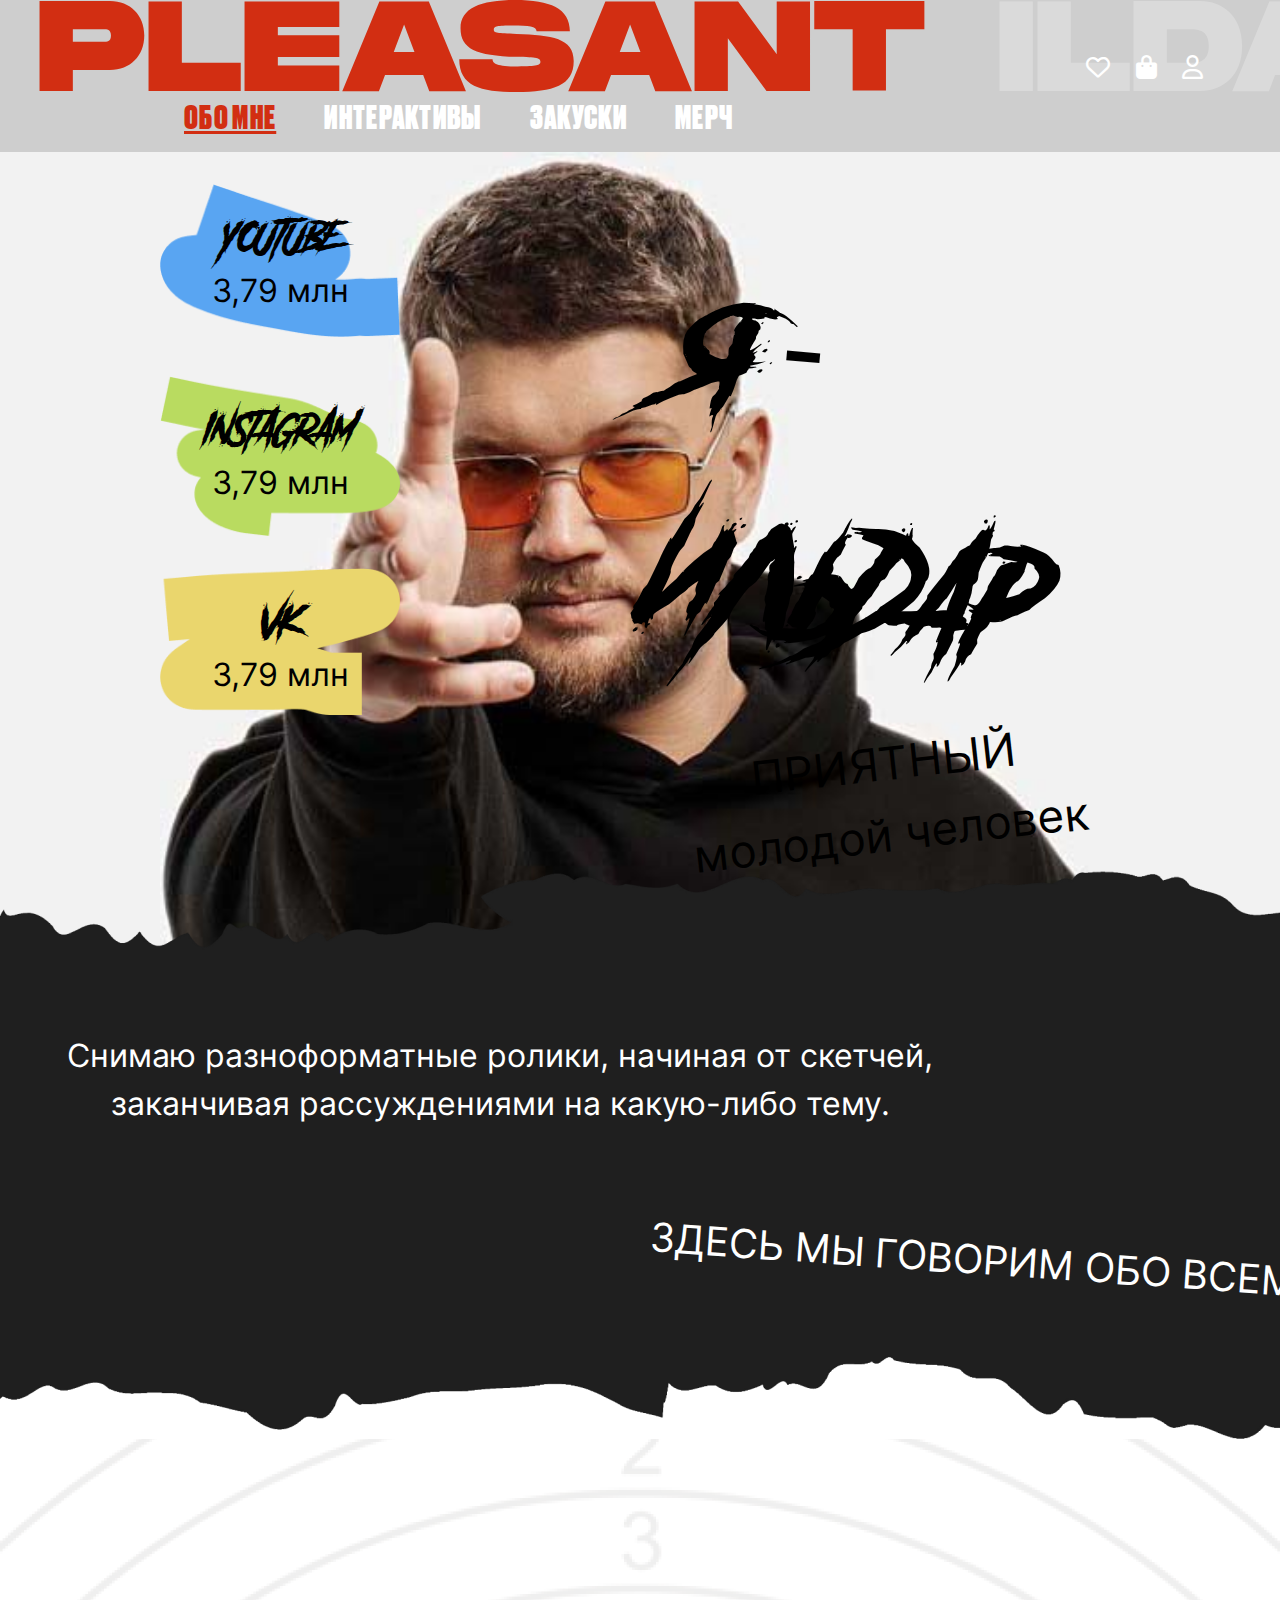
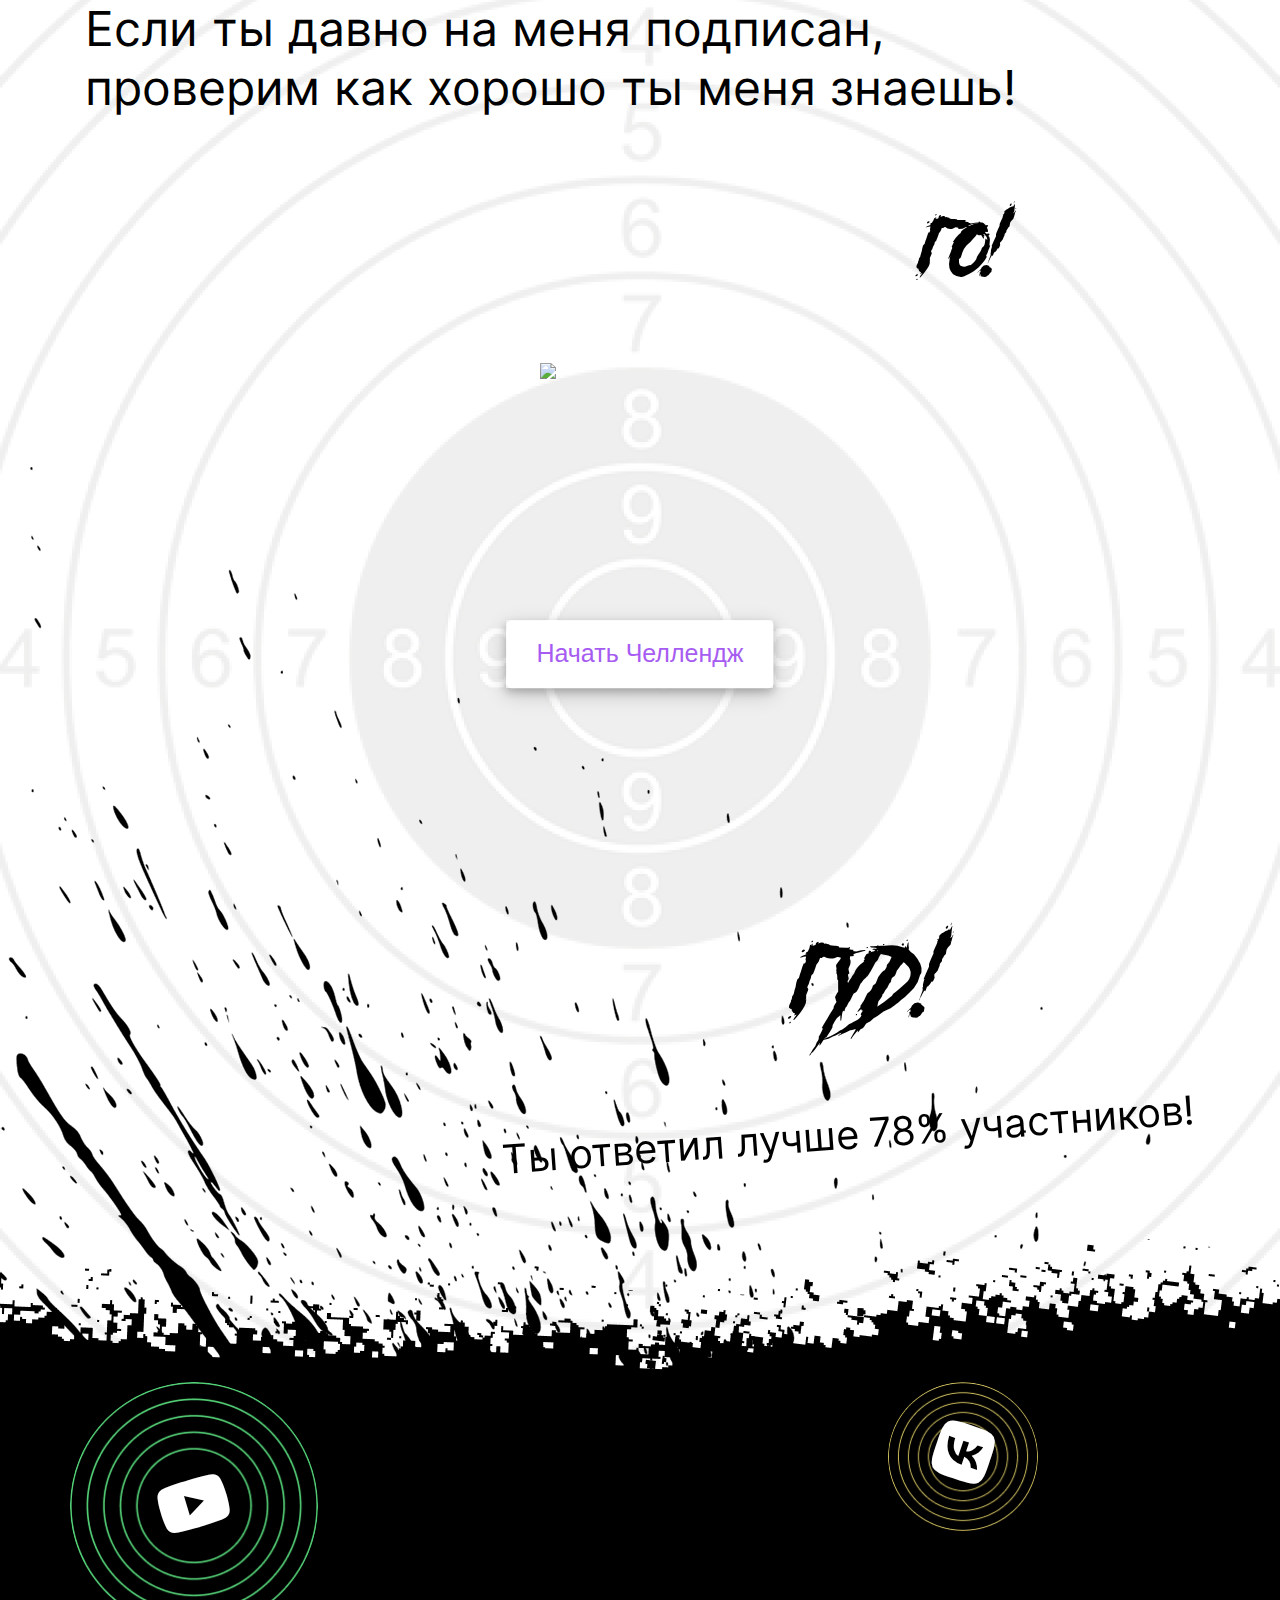
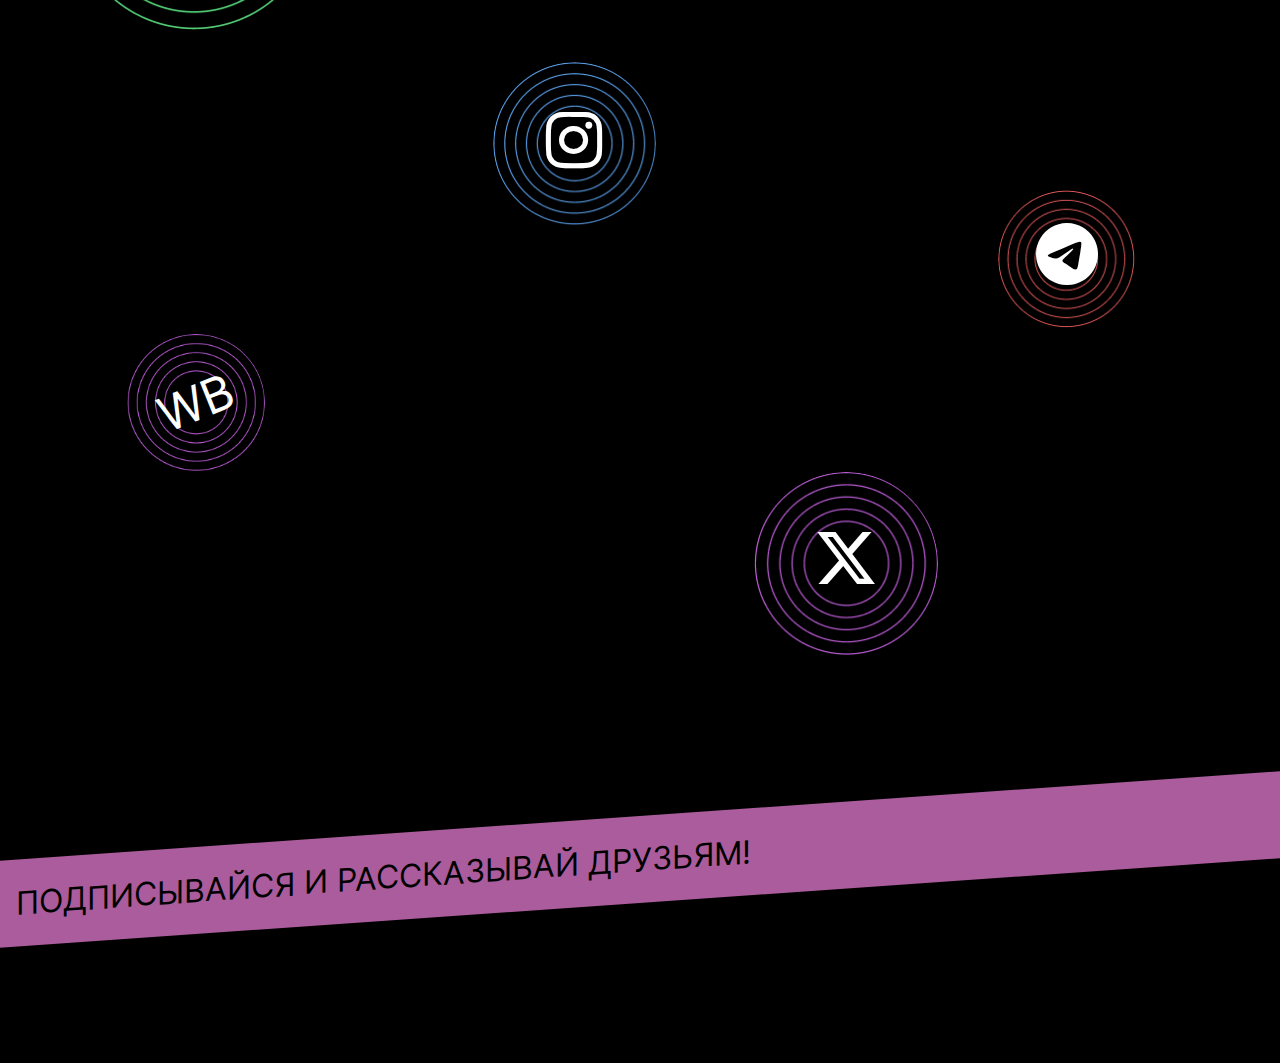
==== commit 0406909f: "23-11 Marquee Yellow Line" ====
--- a/pages/about-me.html
+++ b/pages/about-me.html
@@ -303,15 +303,19 @@
 
 
     <!-- JQuery js file-->
-    <script src="../js/jquery-3.7.1.min.js"></script>
+    <script src="../js/jquery-3.7.1.min.js" type="text/javascript"></script>
+
+    <!-- JQuery Marque Plugin js file-->
+    <!-- https://github.com/aamirafridi/jQuery.Marquee -->
+    <script src="../js/jquery.marquee.min.js" type="text/javascript"></script>
 
     <!-- Bootstrap js file -->
-    <script src="../js/bootstrap.min.js"></script>
+    <script src="../js/bootstrap.min.js" type="text/javascript"></script>
 
     <!-- Quiz js file -->
-    <script src="../js/quiz.js"></script>
+    <script src="../js/quiz.js" type="text/javascript"></script>
 
     <!-- Custom js file -->
-    <script src="../js/main.js"></script>
+    <script src="../js/main.js" type="text/javascript"></script>
 </body>
 </html>--- a/css/style.css
+++ b/css/style.css
@@ -20,11 +20,12 @@
 /* Navigation Area */
 /* ========================================================================= */
 .header-area .main-menu {
-    background-color: #EE61D6;
+    background-color: #CECECE;
 }
 
 .header-area .main-menu .menu-title {
     display: inline-flex;
+    padding-left: 2.3rem;
 }
 
 .header-area .main-menu .menu-title .pleasant-title {
@@ -39,16 +40,21 @@
     top: -1.5rem;
     z-index: 0;
 
-    cursor: default;
-
     color: #D22E12;
     text-align: center;
     font-family: Monument Extended;
     font-size: 8rem;
     font-style: normal;
     font-weight: 800;
+    line-height: normal;;
+    text-align: center;
+    font-family: Monument Extended;
+    font-size: 8rem;
+    font-style: normal;
+    font-weight: 800;
     line-height: normal;
     text-transform: uppercase;
+    user-select: none;
 }
 
 .header-area .main-menu .menu-title .ildar-title {
@@ -60,8 +66,6 @@
 .header-area .main-menu .menu-title .ildar-title h1 {
     position: absolute;
     top: -1.5rem;
-    
-    cursor: default;
 
     color: rgba(255, 255, 255, 0.25);
     text-align: center;
@@ -70,6 +74,7 @@
     font-style: normal;
     font-weight: 800;
     line-height: normal;
+    user-select: none;
 }
 
 .header-area .main-menu .menu-container {
@@ -109,10 +114,12 @@
 
 .header-area .main-menu .menu-container .navbar .navbar-nav .nav-item.active .nav-link {
     color: #D22E12;
+    text-decoration: underline;
 }
 
 .header-area .main-menu .menu-container .side-menu {
     display: inline-flex;
+    align-items: flex-start;
     position: relative;
     z-index: 1;
     margin-top: -1rem;
@@ -128,7 +135,7 @@
 }
 
 .header-area .main-menu .menu-container .side-menu a:hover {
-    color: #ffb1fb;
+    color: #D22E12;
 }
 /* ========================================================================= */
 /* End Navigation Area */
@@ -860,8 +867,6 @@
 }
 
 .footer-area .marquee-area .marquee {
-    overflow: hidden;
-
     color: #000;
     font-family: Inter;
     font-size: 2rem;
@@ -874,33 +879,11 @@
 
     transform: skewY(-4deg);
 }
-  
-.footer-area .marquee-area .marquee__inner {
-    display: flex;
-}
-
-.footer-area .marquee-area .marquee__line {
-    flex-shrink: 0;
-    margin: 0;
+
+.footer-area .marquee-area .marquee .marquee__line {
     padding: 1.5rem 1rem;
-    min-width: 100%;
-    white-space: nowrap;
-    /* animation-name: marqueeLine;
-    /* animation-duration: 5s;
-    animation-timing-function: ease-in-out; */
-    /* animation-iteration-count: infinite;  */
-    animation: marqueeLine 20s linear infinite;
-}
-
-@keyframes marqueeLine {
-    from {
-        transform: translateX(0);
-    }
-    
-    to {
-        transform: translateX(-100%);
-    }
-}
+}
+
 
 /* ========================================================================= */
 /* End Footer Area */
@@ -1406,6 +1389,89 @@
 
 
 
+/* MERCH PAGE */
+/* ========================================================================= */
+/* ========================================================================= */
+/* ========================================================================= */
+
+/* Sub-menu Area */
+/* ========================================================================= */
+.site-main .sub-menu-area {
+    background-color: #000;
+}
+
+.site-main .sub-menu-area .yellow-line-wrapper {
+    position: relative;
+    top: 0; right: 0;
+    display: inline-block;
+    width: 10rem;
+    height: 1rem;
+}
+
+.site-main .sub-menu-area .yellow-line-wrapper .marquee-merch-yellow {
+    position: absolute;
+    top: 62.9rem;
+    right: -61.3rem;
+    z-index: 99;
+
+    width: 133rem;
+    transform: rotate(90deg);
+    padding: 1rem 0rem;
+    overflow: hidden;
+
+    color: #000;
+    text-align: center;
+    font-family: Druk Cyr;
+    font-size: 2rem;
+    font-style: normal;
+    font-weight: 500;
+    line-height: normal;
+    text-transform: uppercase;
+    user-select: none;
+
+    background: #F9ED5B;
+}
+
+.site-main .sub-menu-area .yellow-line-wrapper .marquee-merch-yellow span {
+    font-family: Futura-Bold;
+}
+
+.site-main .sub-menu-area .sub-menu-nav {
+    display: inline-block;
+    padding: .8rem 0 0 3rem;
+
+    color: #FFF;
+    font-family: Futura PT Cond;
+    font-size: 1.5rem;
+    font-style: normal;
+    font-weight: 450;
+    line-height: normal;
+    letter-spacing: 0.3rem;
+}
+
+.site-main .sub-menu-area .sub-menu-nav {
+    user-select: none;
+}
+
+.site-main .sub-menu-area .sub-menu-nav a:hover {
+    color:#D22E12;
+}
+
+
+/* ========================================================================= */
+/* End Sub-menu Area */
+
+/* ========================================================================= */
+/* ========================================================================= */
+/* ========================================================================= */
+/* END MERCH PAGE */
+
+
+
+
+
+
+
 
 
 /* UNIMPLEMENTED */
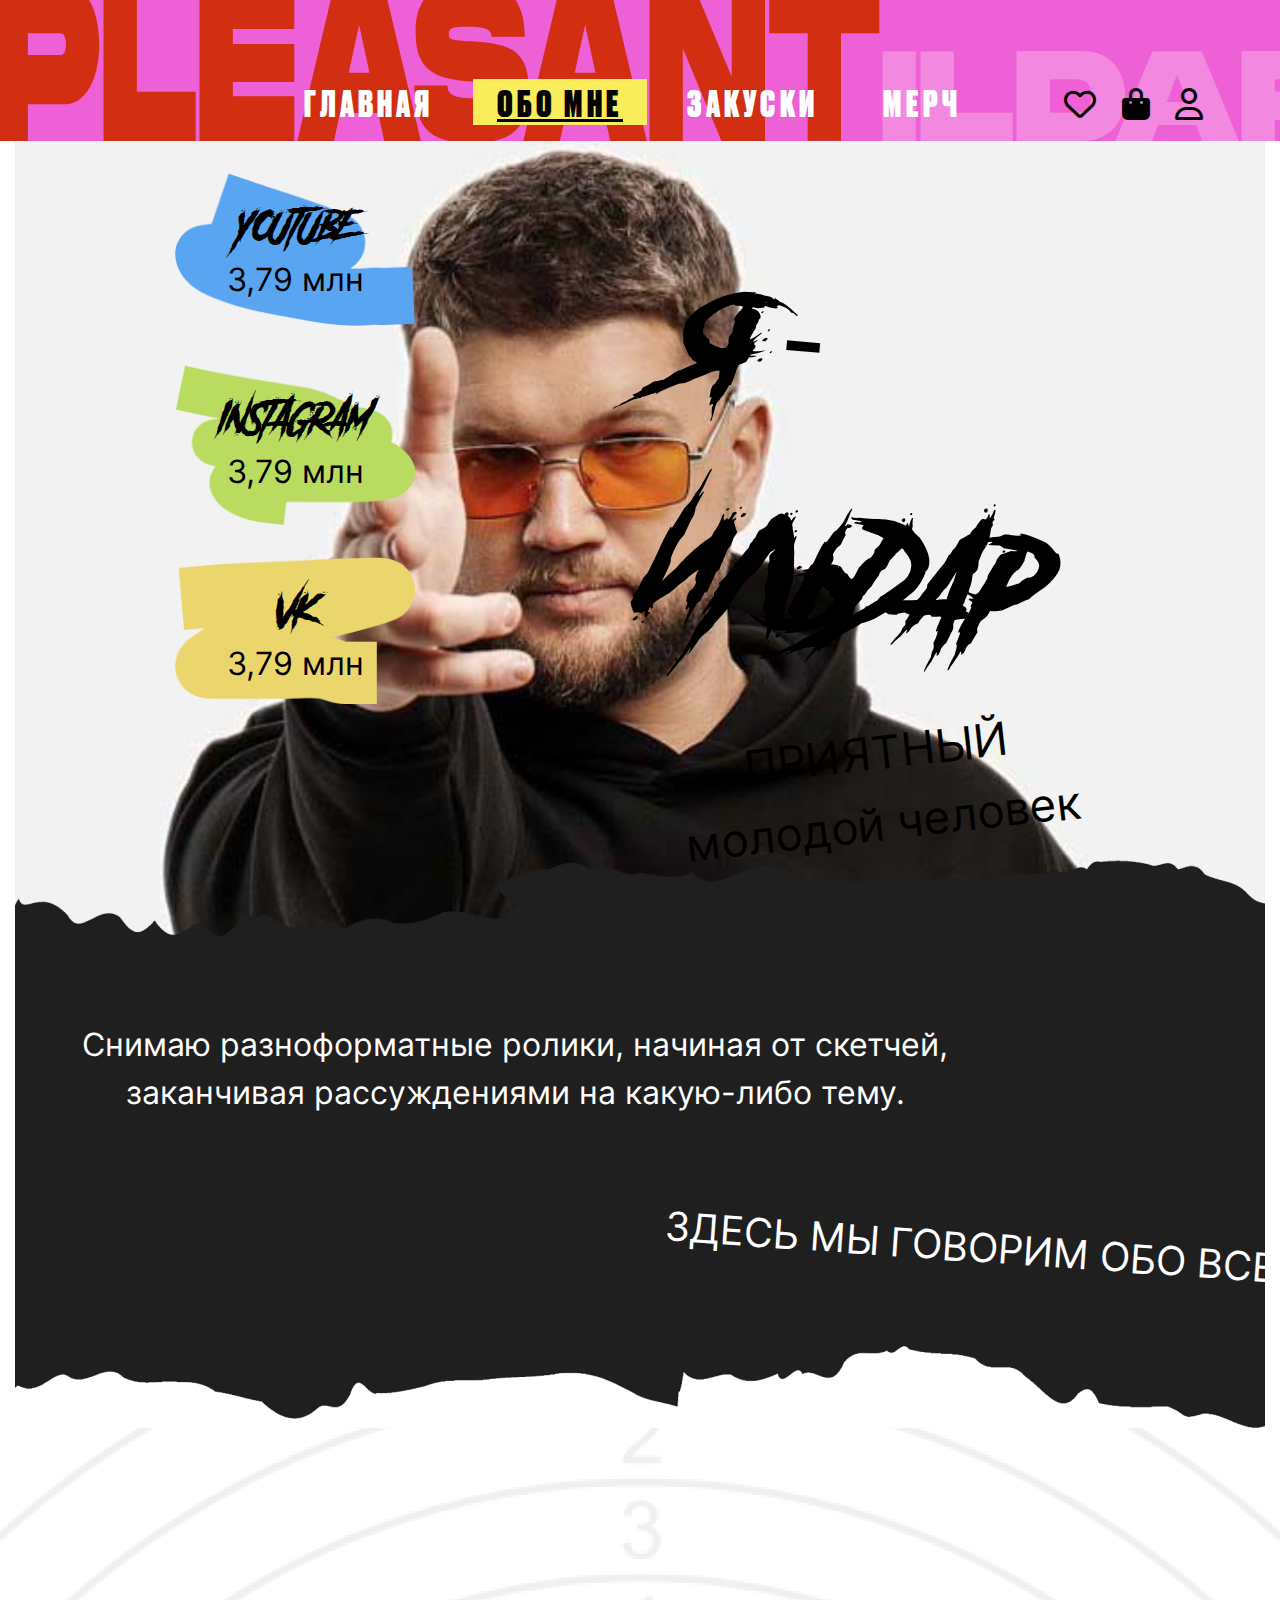
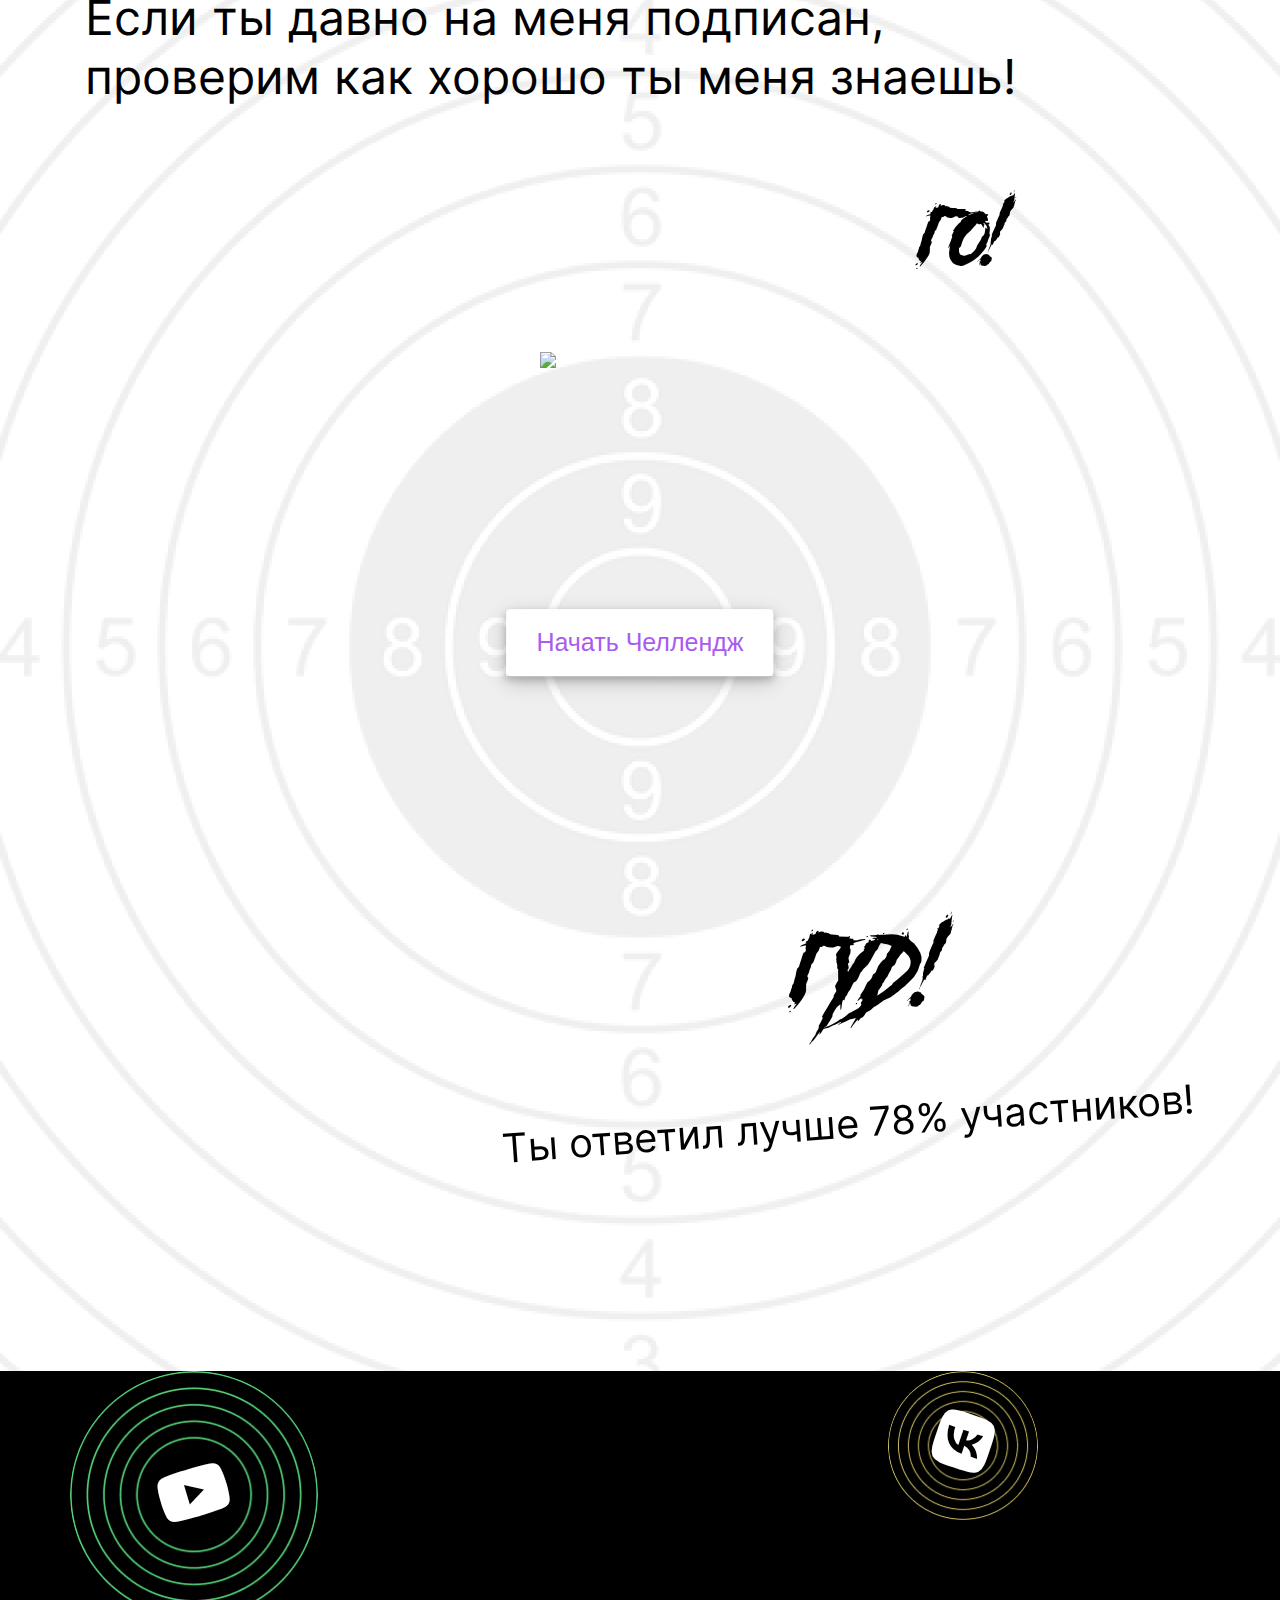
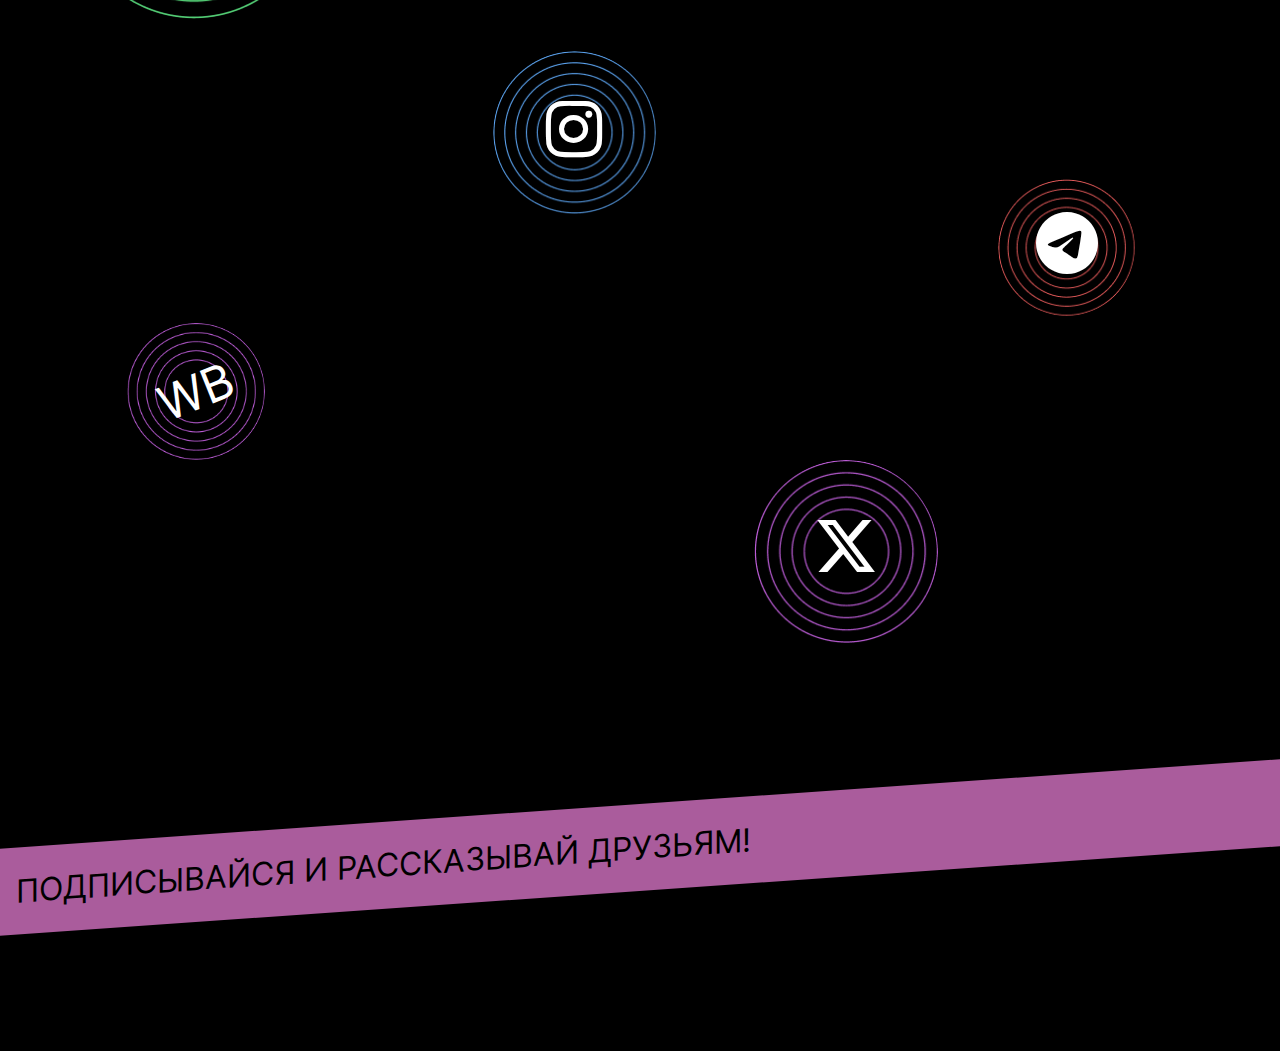
==== commit f89a9cfe: "25-11 Faces Area" ====
--- a/pages/about-me.html
+++ b/pages/about-me.html
@@ -35,11 +35,11 @@
               </button>
               <div class="collapse navbar-collapse" id="navbarNav">
                 <ul class="navbar-nav">
+                  <li class="nav-item">
+                    <a class="nav-link" href="/">Главная</a>
+                  </li>
                   <li class="nav-item active">
                     <a class="nav-link" href="../pages/about-me.html">Обо мне</a>
-                  </li>
-                  <li class="nav-item">
-                    <a class="nav-link" href="/">Интерактивы</a>
                   </li>
                   <li class="nav-item">
                     <a class="nav-link" href="#">Закуски</a>
--- a/css/style.css
+++ b/css/style.css
@@ -20,33 +20,53 @@
 /* Navigation Area */
 /* ========================================================================= */
 .header-area .main-menu {
-    background-color: #CECECE;
+    background-color: #EE61D6;
+
+    height: 8.8rem;
 }
 
 .header-area .main-menu .menu-title {
-    display: inline-flex;
-    padding-left: 2.3rem;
+    position: absolute;
+    
 }
 
 .header-area .main-menu .menu-title .pleasant-title {
-    position: relative;
-
-    height: 4rem;
-    width: 60rem;
+    position: absolute;
+    display: inline-block;
+    top: 0rem; left: -.5rem;
+    z-index: 0;
+    margin-top: -.1rem;
+
+    height: 8.9rem;
+    overflow: hidden;
+
+    /* background-color: green; */
+    
 }
 
 .header-area .main-menu .menu-title .pleasant-title h1 {
-    position: absolute;
-    top: -1.5rem;
-    z-index: 0;
-
     color: #D22E12;
     text-align: center;
     font-family: Monument Extended;
     font-size: 8rem;
     font-style: normal;
     font-weight: 800;
-    line-height: normal;;
+    line-height: 9.5rem;
+    text-transform: uppercase;
+    user-select: none;
+
+    transform: scale(1, 1.75);
+}
+
+.header-area .main-menu .menu-title .ildar-title {
+    position: absolute;
+    top: 1.6rem; left: 55rem;
+
+    overflow: hidden;
+}
+
+.header-area .main-menu .menu-title .ildar-title h1 {
+    color: rgba(255, 255, 255, 0.25);
     text-align: center;
     font-family: Monument Extended;
     font-size: 8rem;
@@ -54,26 +74,6 @@
     font-weight: 800;
     line-height: normal;
     text-transform: uppercase;
-    user-select: none;
-}
-
-.header-area .main-menu .menu-title .ildar-title {
-    position: relative;
-
-    height: 4rem;
-}
-
-.header-area .main-menu .menu-title .ildar-title h1 {
-    position: absolute;
-    top: -1.5rem;
-
-    color: rgba(255, 255, 255, 0.25);
-    text-align: center;
-    font-family: Monument Extended;
-    font-size: 8rem;
-    font-style: normal;
-    font-weight: 800;
-    line-height: normal;
     user-select: none;
 }
 
@@ -83,37 +83,45 @@
     flex-wrap: nowrap;
     
     width: 100%;
+    height: 100%;
 }
 
 .header-area .main-menu .menu-container .navbar {
     display: flex;
-    padding: 1.5rem 1rem 1rem 10rem;
+    padding: 5rem 1rem 1rem 17rem;
     justify-content: space-between;
     vertical-align: top;
     flex-wrap: nowrap;
 
 }
 
+.header-area .main-menu .menu-container .navbar .navbar-nav .nav-item {
+    padding: 0 .5rem;
+}
+
 .header-area .main-menu .menu-container .navbar .navbar-nav .nav-item .nav-link {
     padding: 0 1.5rem;
 
     color: #FFF;
     font-family: Druk Cyr;
-    font-size: 2rem;
-    font-style: normal;
-    font-weight: 1000;
-    line-height: normal;
-    letter-spacing: 0.02rem;
+    font-size: 2.25rem;
+    font-style: normal;
+    font-weight: 700;
+    line-height: normal;
+    letter-spacing: 0.25rem;
     text-transform: uppercase;
     transition: all 0.4s ease;
+    text-wrap: nowrap;
 }
 
 .header-area .main-menu .menu-container .navbar .navbar-nav .nav-item .nav-link:hover {
-    color: #D22E12;
+    color: #050505;
+    background-color: #FAED5B;
 }
 
 .header-area .main-menu .menu-container .navbar .navbar-nav .nav-item.active .nav-link {
-    color: #D22E12;
+    color: #050505;
+    background-color: #FAED5B;
     text-decoration: underline;
 }
 
@@ -122,20 +130,21 @@
     align-items: flex-start;
     position: relative;
     z-index: 1;
-    margin-top: -1rem;
     padding-right: 4rem;
-
-    color: white;
+    padding-top: 5.5rem;
+
+    color: black;
+    font-size: 2rem;
 }
 
 .header-area .main-menu .menu-container .side-menu a {
     padding: 0 .8rem 0 .8rem;
 
-    transition: color .5s ease;
+    /* transition: color .5s ease; */
 }
 
 .header-area .main-menu .menu-container .side-menu a:hover {
-    color: #D22E12;
+    color: #fff;
 }
 /* ========================================================================= */
 /* End Navigation Area */
@@ -144,497 +153,148 @@
 
 /* Faces Area */
 /* ========================================================================= */
-.site-main .container-fluid {
-    padding: 0;
-}
-
 .site-main .faces-area {
-    width: 100%;
-}
-
-.site-main .faces-area .faces-images img {
-    width: 100%;
-}
+    /* min-height: 50rem; */
+}
+
+.site-main .faces-area .faces-list {
+    display: flex;
+    flex-flow: row wrap;
+    justify-content: center;
+
+    background-color: var(--black-color);
+}
+
+.site-main .faces-area .faces-list .face-item {
+    width: 200px;
+    height: 200px;
+    background-image: url(../img/faces/face-default.png);
+    background-size: 100%;
+    
+    border: 2px solid var(--black-color);
+    /* transition: background .3s ease; */
+}
+
+.site-main .faces-area .faces-list #face01:hover {
+    background-image: url(../img/faces/face01.gif);
+}
+
+.site-main .faces-area .faces-list #face02:hover {
+    background-image: url(../img/faces/face02.gif);
+}
+
+.site-main .faces-area .faces-list #face03:hover {
+    background-image: url(../img/faces/face03.gif);
+}
+
+.site-main .faces-area .faces-list #face04:hover {
+    background-image: url(../img/faces/face04.gif);
+}
+
+.site-main .faces-area .faces-list #face05:hover {
+    background-image: url(../img/faces/face05.gif);
+}
+
+.site-main .faces-area .faces-list #face06:hover {
+    background-image: url(../img/faces/face06.gif);
+}
+
+.site-main .faces-area .faces-list #face07:hover {
+    background-image: url(../img/faces/face07.gif);
+}
+
+.site-main .faces-area .faces-list #face08:hover {
+    background-image: url(../img/faces/face08.gif);
+}
+
+.site-main .faces-area .faces-list #face09:hover {
+    background-image: url(../img/faces/face09.gif);
+}
+
+.site-main .faces-area .faces-list #face10:hover {
+    background-image: url(../img/faces/face10.gif);
+}
+
+.site-main .faces-area .faces-list #face11:hover {
+    background-image: url(../img/faces/face11.gif);
+}
+
+.site-main .faces-area .faces-list #face12:hover {
+    background-image: url(../img/faces/face12.gif);
+}
+
+.site-main .faces-area .faces-list #face13:hover {
+    background-image: url(../img/faces/face13.gif);
+}
+
+.site-main .faces-area .faces-list #face14:hover {
+    background-image: url(../img/faces/face14.gif);
+}
+
+.site-main .faces-area .faces-list #face15:hover {
+    background-image: url(../img/faces/face15.gif);
+}
+
+.site-main .faces-area .faces-list #face16:hover {
+    background-image: url(../img/faces/face16.gif);
+}
+
+.site-main .faces-area .faces-list #face17:hover {
+    background-image: url(../img/faces/face17.gif);
+}
+
+.site-main .faces-area .faces-list #face18:hover {
+    background-image: url(../img/faces/face18.gif);
+}
+
 /* ========================================================================= */
 /* End Faces Area */
 
 
 
+/* Hello Area */
+/* ========================================================================= */
+.site-main .hello-area .hello-con {
+    text-align: right;
+
+    background-color: var(--black-color);
+}
+
+.site-main .hello-area .hello-con h1 {
+    display: inline-block;
+    height: 11rem;
+    padding-top: .5rem;
+    padding-right: 8rem;
+
+    
+    color: var(--red-color);
+    font-family: Druk Cyr;
+    font-size: 14.5rem;
+    font-style: normal;
+    font-weight: 1000;
+    line-height: 9.5rem;
+    overflow: hidden;
+    user-select: none;
+
+    transform: scale(1.5, 1);
+}
+/* ========================================================================= */
+/* End Hello Area */
+
+
+
+
 /* Games List Area */
 /* ========================================================================= */
-.site-main .games-area {
-    padding-top: 7rem;
-}
-
-.site-main .games-area .game-block .game-cover img {
-    display: none;
-}
-
-.site-main .games-area .game-title h3 {
-    color: #2E2C2C;
-    text-align: center;
-    font-family: Neutral Face;
-    font-size: 1.5rem;
-    font-style: normal;
-    font-weight: 400;
-    line-height: 115%; /* 1.725rem */
-}
-
-.site-main .games-area .game-block {
-    padding: 3rem 0;
-}
-
-.site-main .games-area .game-block .col-game {
-    /* border:1px solid #B9B7B7; */
-
-    display: flex;
-    justify-content: flex-end;
-    align-items: center;
-}
-
-.site-main .games-area .game-block .game-cover > img {
-    width:100%;
-}
-
-.site-main .games-area .game-block .play-button {
-    box-sizing: border-box;
-	display:block;
-	width:80px;
-	height:80px;
-	padding-top: 6px;
-	padding-left: 15px;
-	line-height: 20px;
-	border: 1px solid #B9B7B7;
-	border-radius: 50%;
-	color: #B9B7B7;
-	text-align:center;
-	text-decoration:none;
-	background-color: transparent;
-	font-size: 15px;
-	font-weight:bold;
-	transition: all 0.3s ease;
-}
-
-.site-main .games-area .game-block .row:hover .play-button {
-    color: #6A6969;
-    background-color: #B9B7B7;
-}
-
-.site-main .games-area .game-block .row:hover .game-title h3 {
-    font-weight: 700;
-}
-
-.site-main .games-area .game-block .row:hover .game-cover img {
-    display: block;
-}
-
-.site-main .games-area .game-block .play-button:hover {
-    color: #6A6969;
-    background-color: #B9B7B7;
-    box-shadow: var(--box-shadow);
-}
+
 /* ========================================================================= */
 /* End Games List Area */
 
 /* Chat-bot Area */
 /* ========================================================================= */
-.site-main .chat-bot-area {
-    padding-top: 8rem;
-}
-
-.site-main .chat-bot-area .emotion-block .emotions .dot {
-    display: inline-block;
-    height: 4.5rem;
-    width: 4.5rem;
-    background-color: #bbb;
-    border-radius: 50%;
-}
-
-.site-main .chat-bot-area .emotion-block .emotions {
-    padding-top: 3rem;
-}
-
-.site-main .chat-bot-area .emotion-block .emotions .dot + .dot {
-    margin-left: .5rem;
-}
-
-.site-main .chat-bot-area .chat-bot-button {
-    box-sizing: border-box;
-	display: block;
-    float: right;
-	width: 13.6rem;
-	height: 13.6rem;
-
-    padding: 0;
-    padding-left: .45rem;
-    margin-bottom: 5rem;
-
-	border: 4px solid #0059BD;
-	border-radius: 50%;
-	text-align:center;
-	background-color: transparent;
-	transition: all 0.3s ease;
-}
-
-.site-main .chat-bot-area .chat-bot-button > div {
-    box-sizing: border-box;
-	display: block;
-
-    padding: 0;
-    padding-left: .7rem;
-    padding-top: .7rem;
-
-	width: 12.1rem;
-	height: 12.1rem;
-	border: 4px solid #D6D2D2;
-	border-radius: 50%;
-	text-align:center;
-	background-color: transparent;
-}
-
-.site-main .chat-bot-area .chat-bot-button > div > div {
-    box-sizing: border-box;
-	display: block;
-
-	width: 10.3rem;
-	height: 10.3rem;
-	border: 4px solid #000;
-	border-radius: 50%;
-	text-align:center;
-    line-height: 10.3rem; 
-	background-color: transparent;
-}
-
-.site-main .chat-bot-area .chat-bot-button .chat-bot-button-text {
-    color: #000;
-    font-family: var(--neutral-face);
-    font-size: 1.5rem;
-    font-style: normal;
-    font-weight: 700;
-}
-
-.site-main .chat-bot-area .chat-bot-bottom-text {
-    text-align: right;
-    padding-top: 11rem;
-    padding-bottom: 20rem;
-}
-
-.site-main .chat-bot-area .chat-bot-bottom-text .chat-bot-para {
-    color: #000;
-    text-align: right;
-    font-family: Inter;
-    font-size: 1.5rem;
-    font-style: normal;
-    font-weight: 400;
-    line-height: normal;
-}
+
 /* ========================================================================= */
 /* End Chat-bot Area */
-
-
-/* Youtube Area */
-/* ========================================================================= */
-.site-main .youtube-area {
-    min-height: 130rem;
-}
-
-.site-main .youtube-area .youtube-container .mood-picker {
-    display: flex;
-    flex-direction: row;
-    flex-wrap: wrap;
-    align-content: space-between;
-    justify-content: space-between;
-}
-
-.site-main .youtube-area .youtube-container .mood-picker .mood-button {
-    border: none;
-    padding: .5rem;
-    margin: 0rem .3rem .5rem .3rem;
-
-    background-color: var(--bg-strong-color);
-    border-radius: 50%;
-}
-
-.site-main .youtube-area .youtube-container .mood-picker .mood-button .mood-emoji {
-    display: inline;
-
-    font-size: 3rem;
-    width: 4.3rem;
-    height: 4.3rem;
-
-    text-align: center;
-    line-height: normal;
-}
-
-.site-main .youtube-area .youtube-container .mood-picker .mood-button p {
-    display: none;
-    float: right;
-    margin: 1.5rem .5rem 0rem .3rem;
-
-    color: rgb(192, 192, 192);
-    text-align: right;
-    font-family: Inter;
-    font-size: 1rem;
-    font-style: normal;
-    font-weight: 300;
-    line-height: normal;
-    text-transform: uppercase;
-}
-
-.site-main .youtube-area .youtube-container .mood-picker .mood-button:hover {
-    background-color: var(--bg-light-color);
-    transition: background .5s ease;
-    outline: 2px solid var(--bg-strong-color);
-}
-
-.site-main .youtube-area .youtube-container .mood-picker .mood-button.active {
-    background-color: var(--bg-light-color);
-    outline: 2px solid var(--bg-strong-color);
-}
-
-.site-main .youtube-area .youtube-container .mood-picker .mood-button p.active {
-    color: black;
-}
-
-.site-main .youtube-area .youtube-container .mood-picker .mood-button:hover p {
-    color: black;
-}
-
-.site-main .youtube-area .youtube-container .youtube-screen::before {
-    display: block;
-    content: '';
-
-    height: 1rem;
-    width: 100%;
-    
-    background-color: var(--bg-strong-color);
-    border-top-left-radius: 10px;
-    border-top-right-radius: 10px;
-}
-
-.site-main .youtube-area .youtube-container .youtube-screen {
-    margin-top: .5rem;
-    margin-bottom: .5rem;
-
-    padding-top: .5rem;
-
-    background-color: var(--bg-strong-color);
-    border-radius: 10px;
-}
-
-.site-main .youtube-area .youtube-container .youtube-screen .youtube-iframe {
-    border: 5px solid var(--bg-strong-color);
-    width: 1110px;
-    height: 624px;
-}
-
-.site-main .youtube-area .youtube-container .youtube-screen .rating {
-    padding: 0 .5rem .5rem .5rem;
-}
-
-.site-main .youtube-area .youtube-container .youtube-screen .rating .rating-item {
-    display: inline-flex;
-    justify-content: flex-start;
-    vertical-align: middle;
-
-    padding: .6rem;
-
-    background-color: var(--bg-stronger-color);
-    opacity: .5;
-    border-radius: 25px;
-    outline: none;
-    border: none;
-    cursor: pointer;
-
-    color: white;
-    text-align: right;
-    font-family: Inter;
-    font-size: 1.5rem;
-    font-style: normal;
-    font-weight: 400;
-    line-height: normal;
-    text-transform: uppercase;
-
-    transition: background .5s ease;
-}
-
-.site-main .youtube-area .youtube-container .youtube-screen .rating .rating-item.rated {
-    opacity: 1;
-}
-
-.site-main .youtube-area .youtube-container .youtube-screen .rating .rating-item.active {
-    background-color: var(--bg-active-color);
-    outline: 1px solid #e74646;
-    color: #f17c7c;
-
-}
-
-.site-main .youtube-area .youtube-container .youtube-screen .rating .rating-item:hover {
-    opacity: 1;
-    background-color: var(--bg-active-color);
-    outline: 1px solid #e74646;
-    color: #f17c7c;
-}
-
-.site-main .youtube-area .youtube-container .under-video .video-pick {
-    display: flex;
-    justify-content: space-between;
-    vertical-align: middle;
-    align-content: flex-start;
-    flex-wrap: wrap;
-}
-
-.site-main .youtube-area .youtube-container .under-video .video-pick .video-item {
-    margin: .5rem;
-    padding: .5rem;
-    width: 340px;
-    background-color: var(--bg-strong-color);
-    border-radius: 10px;
-    cursor: pointer;
-
-    transition: all .4s ease;
-}
-
-.site-main .youtube-area .youtube-container .under-video .video-pick .video-item:hover {
-    box-shadow: var(--box-shadow);
-    transform: scale(1.2);
-    background-color: var(--bg-stronger-color);
-}
-
-.site-main .youtube-area .youtube-container .under-video .video-pick .video-item img {
-    border-radius: 10px;
-    border: 2px solid var(--border-color);
-}
-
-.site-main .youtube-area .youtube-container .under-video .video-pick .video-item h4 {
-    color: white;
-    text-align: left;
-    font-family: Inter;
-    font-size: 1.5rem;
-    font-style: normal;
-    font-weight: 400;
-    line-height: normal;
-    text-transform: uppercase;
-}
-
-.site-main .youtube-area .youtube-container .under-video .video-pick .video-item 
-.sub-rating {
-    padding: .2rem 0 .2rem 0;
-}
-
-.site-main .youtube-area .youtube-container .under-video .video-pick .video-item 
-.sub-rating .rating-item {
-    display: inline-flex;
-    justify-content: flex-start;
-    vertical-align: middle;
-
-    padding: .4rem;
-
-    opacity: .8;
-    background-color: var(--bg-stronger-color);
-    border-radius: 25px;
-    outline: none;
-    border: none;
-    cursor: pointer;
-
-    color: white;
-    text-align: right;
-    font-family: Inter;
-    font-size: .8rem;
-    font-style: normal;
-    font-weight: 400;
-    line-height: normal;
-    text-transform: uppercase;
-
-    transition: background .5s ease;
-}
-
-.site-main .youtube-area .youtube-container .under-video
-.snack-pick {
-    width: 100%;
-    background-color: var(--bg-strong-color);
-    border-radius: 10px;
-}
-
-.site-main .youtube-area .youtube-container .under-video
-.snack-pick h2 {
-    color: white;
-    text-align: center;
-    font-family: var(--danger);
-    font-size: 2rem;
-    font-style: normal;
-    font-weight: 400;
-    letter-spacing: .5rem;
-    line-height: normal;
-    text-transform: uppercase;
-}
-
-.site-main .youtube-area .youtube-container .under-video
-.snack-pick h3 {
-    background-color: var(--bg-stronger-color);
-    width: 100%;
-
-    color: white;
-    text-align: center;
-    font-family: Inter;
-    font-size: .5rem;
-    font-style: normal;
-    font-weight: 400;
-    letter-spacing: .5rem;
-    line-height: normal;
-    text-transform: uppercase;
-}
-
-
-.site-main .youtube-area .youtube-container .under-video
-.snack-pick .snack-container {
-    display: flex;
-    flex-direction: column;
-    justify-content: center;
-    vertical-align: middle;
-    align-content: center;
-    flex-wrap: wrap;
-}
-
-.site-main .youtube-area .youtube-container .under-video
-.snack-pick .snack-container .snack {
-    width: 90%;
-    margin: .5rem;
-    padding: .5rem .5rem 0rem .5rem;
-    background-color: var(--bg-stronger-color);
-    border-radius: 10px;
-}
-
-.site-main .youtube-area .youtube-container .under-video
-.snack-pick .snack-container .snack img {
-    width: 100%;
-    border-radius: 5px;
-}
-
-.site-main .youtube-area .youtube-container .under-video
-.snack-pick .snack-container .snack h4 {
-    color: whitesmoke;
-    text-align: center;
-    font-family: Inter;
-    font-size: 1rem;
-    font-style: normal;
-    font-weight: 400;
-    line-height: .1rem;
-    text-transform: uppercase;
-}
-
-.site-main .youtube-area .youtube-container .under-video
-.snack-pick .snack-container .snack p {
-    color: #5a5a5a;
-    text-align: left;
-    font-family: Inter;
-    font-size: .8rem;
-    font-style: normal;
-    font-weight: 400;
-    line-height: normal;
-}
-/* ========================================================================= */
-/* Youtube Area */
 
 
 /* Footer Area */
@@ -1461,6 +1121,177 @@
 /* ========================================================================= */
 /* End Sub-menu Area */
 
+/* Merch Area */
+/* ========================================================================= */
+.site-main .merch-area {
+    padding-top: 4.4rem;
+    background-color: black;
+}
+
+.site-main .merch-area .red-line-wrapper {
+    position: relative;
+    width: 1rem;
+    height: 1rem;
+}
+
+.site-main .merch-area .red-line-wrapper .marquee-merch-red {
+    position: absolute;
+    top: 6rem;
+    z-index: 1;
+
+    width: 98.9vw;
+
+    color: rgba(255, 255, 255, 0.63);
+    font-family: Futura PT Cond;
+    font-size: 2rem;
+    font-style: normal;
+    font-weight: 450;
+    line-height: normal;
+    overflow: hidden;
+
+    background: rgba(210, 46, 18, 0.76);
+    mix-blend-mode: hard-light;
+}
+
+.site-main .merch-area .red-line-wrapper .marquee-merch-red span {
+    padding: 0 10rem;
+}
+
+.site-main .merch-area .merch-con {
+    position: relative;
+    z-index: 2;
+}
+
+.site-main .merch-area .sort-menu {
+    flex: 0;
+    display: flex;
+    flex-direction: column;
+    flex-wrap: nowrap;
+    justify-content: stretch;
+    float: left;
+
+    width: 25.25rem;
+    height: 31.25rem;
+    padding: 0rem 1rem 0rem 10.5rem;
+    
+    background-color: #EE61D6;
+}
+
+.site-main .merch-area .sort-menu .pick-merch {
+    display: flex;
+    flex-direction: column;
+    justify-content: center;
+    flex-grow: 1;
+
+    color: #FFF;
+    text-align: left;
+    font-family: FuturaDemiC;
+    font-size: 2rem;
+    font-style: normal;
+    font-weight: 600;
+    line-height: normal;
+    letter-spacing: 0.14rem;
+    cursor: pointer;
+}
+
+.site-main .merch-area .merch-list {
+    flex: 1;
+    display: flex;
+    flex-wrap: wrap;
+    flex-direction: row;
+    justify-content: space-evenly;
+}
+
+.site-main .merch-area .merch-list .merch-item {
+    padding: 0 1rem 6rem 1rem;
+}
+
+.site-main .merch-area .merch-list .merch-item .merch-photo-con {
+    position: relative;
+    background-color: #F5F5F5;
+    border-radius: 15px;
+}
+
+.site-main .merch-area .merch-list .merch-item .merch-photo-con img {
+    border-radius: 10px;
+}
+
+.site-main .merch-area .merch-list .merch-item .merch-photo-con .fav-button {
+    position: absolute;
+    bottom: 1%; right: 2%;
+
+    border-radius: 50%;
+}
+
+.site-main .merch-area .merch-list .merch-item .merch-photo-con .fav-button i {
+    color: #c5c5c5;
+    font-size: 2rem;
+
+    transition: color .5s ease;
+}
+
+.site-main .merch-area .merch-list .merch-item .merch-photo-con .fav-button:hover i {
+    color:red;
+}
+
+.site-main .merch-area .merch-list .merch-item .merch-photo-con .fav-button i.active {
+    color: red;
+}
+
+.site-main .merch-area .merch-list .merch-item h4 {
+    padding: 1rem 0 1rem 0;
+
+    color: #FFF;
+    text-align: right;
+    font-family: Druk Cyr;
+    font-size: 1.5rem;
+    font-style: normal;
+    font-weight: 500;
+    line-height: normal;
+    letter-spacing: 0.105rem;
+}
+
+.site-main .merch-area .merch-list .merch-item .merch-item-bottom {
+    color: #FFF;
+    text-align: right;
+    font-family: Druk Cyr;
+    font-size: 1.5rem;
+    font-style: normal;
+    font-weight: 500;
+    line-height: normal;
+    letter-spacing: 0.105rem;
+}
+
+.site-main .merch-area .merch-list .merch-item .merch-item-bottom s {
+    color: #909090;
+    margin-right: .5rem;
+}
+
+.site-main .merch-area .merch-list .merch-item .merch-item-bottom button {
+    background: #D22E12;
+    padding: 0.25rem;
+    margin-left: 3rem;
+    border: none;
+
+    color: #FFF;
+    text-align: center;
+    font-family: Futura-Bold;
+    font-size: 1.5rem;
+    font-style: normal;
+    font-weight: 400;
+    line-height: normal;
+    text-transform: lowercase;
+    cursor: pointer;
+}
+
+.site-main .merch-area .merch-list .merch-item .merch-item-bottom button:hover {
+    outline: 3px dashed white;
+}
+
+/* ========================================================================= */
+/* End Merch Area */
+
+
 /* ========================================================================= */
 /* ========================================================================= */
 /* ========================================================================= */
